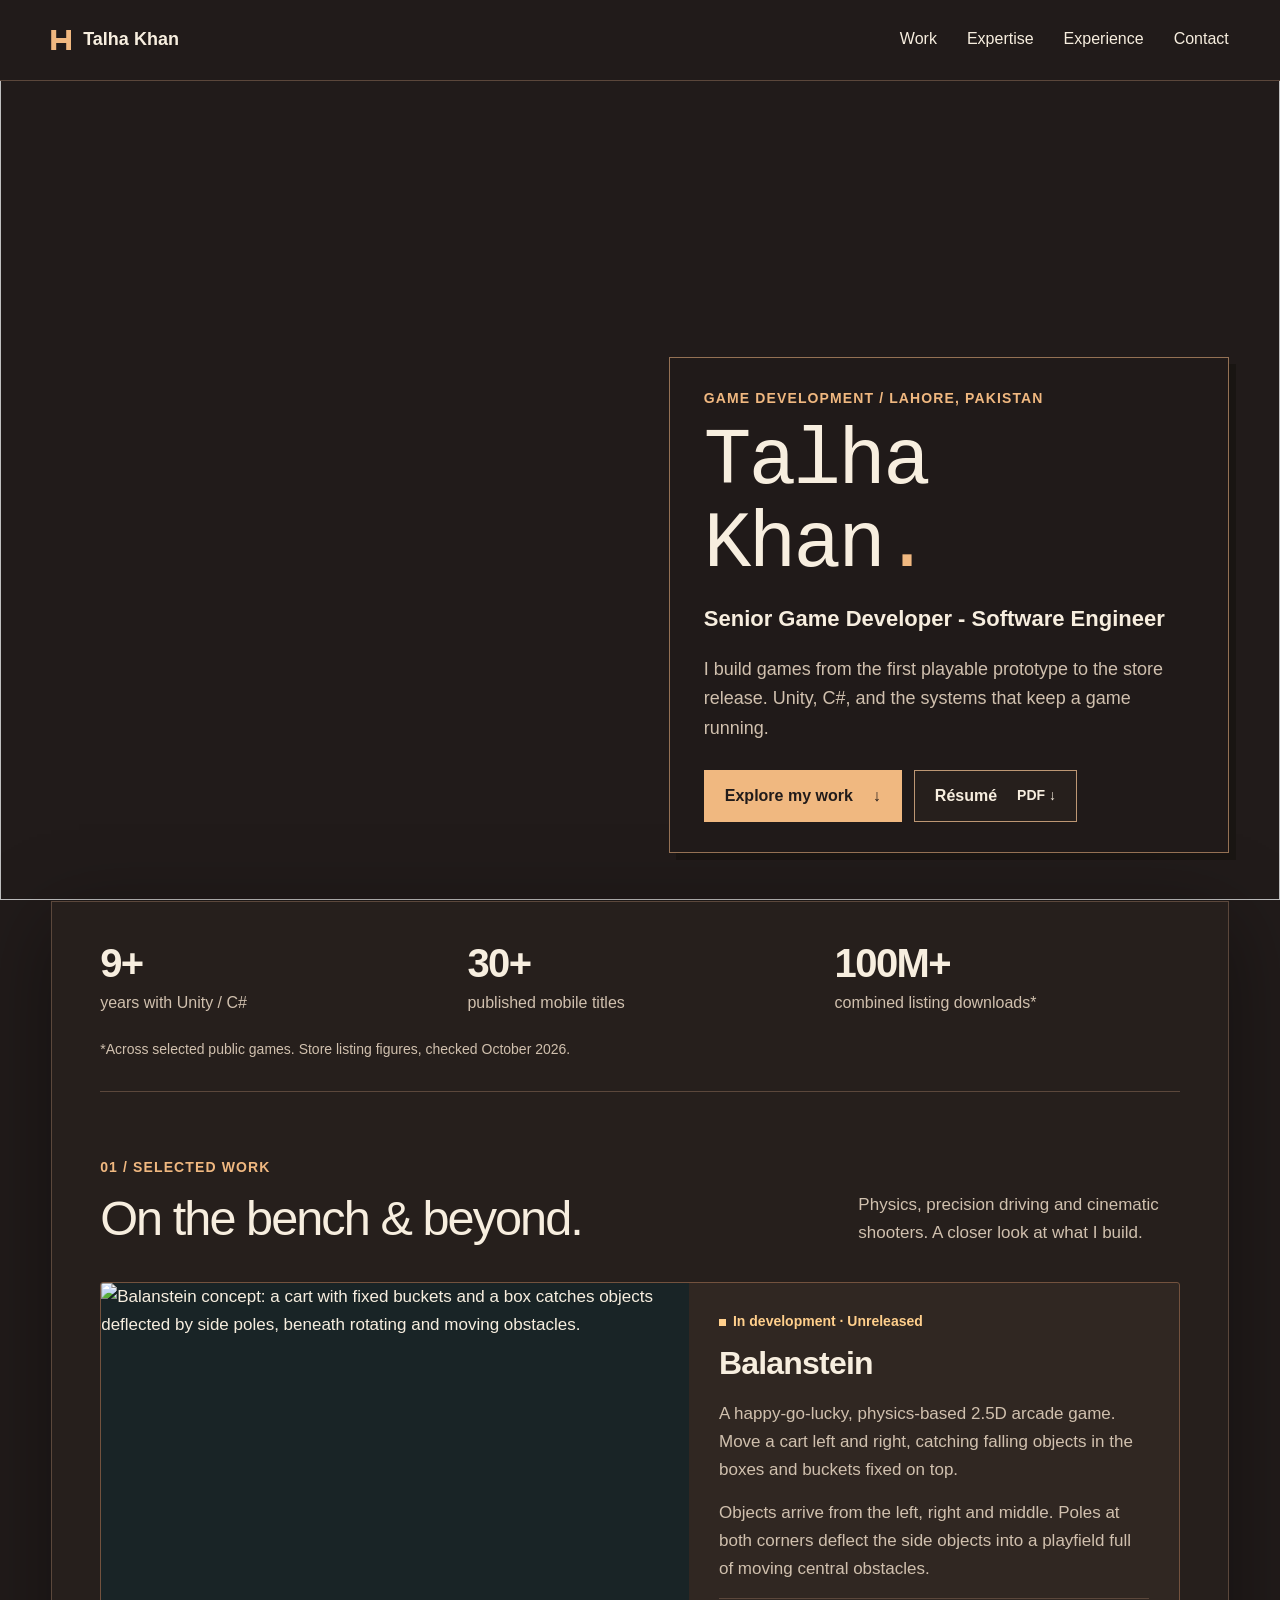
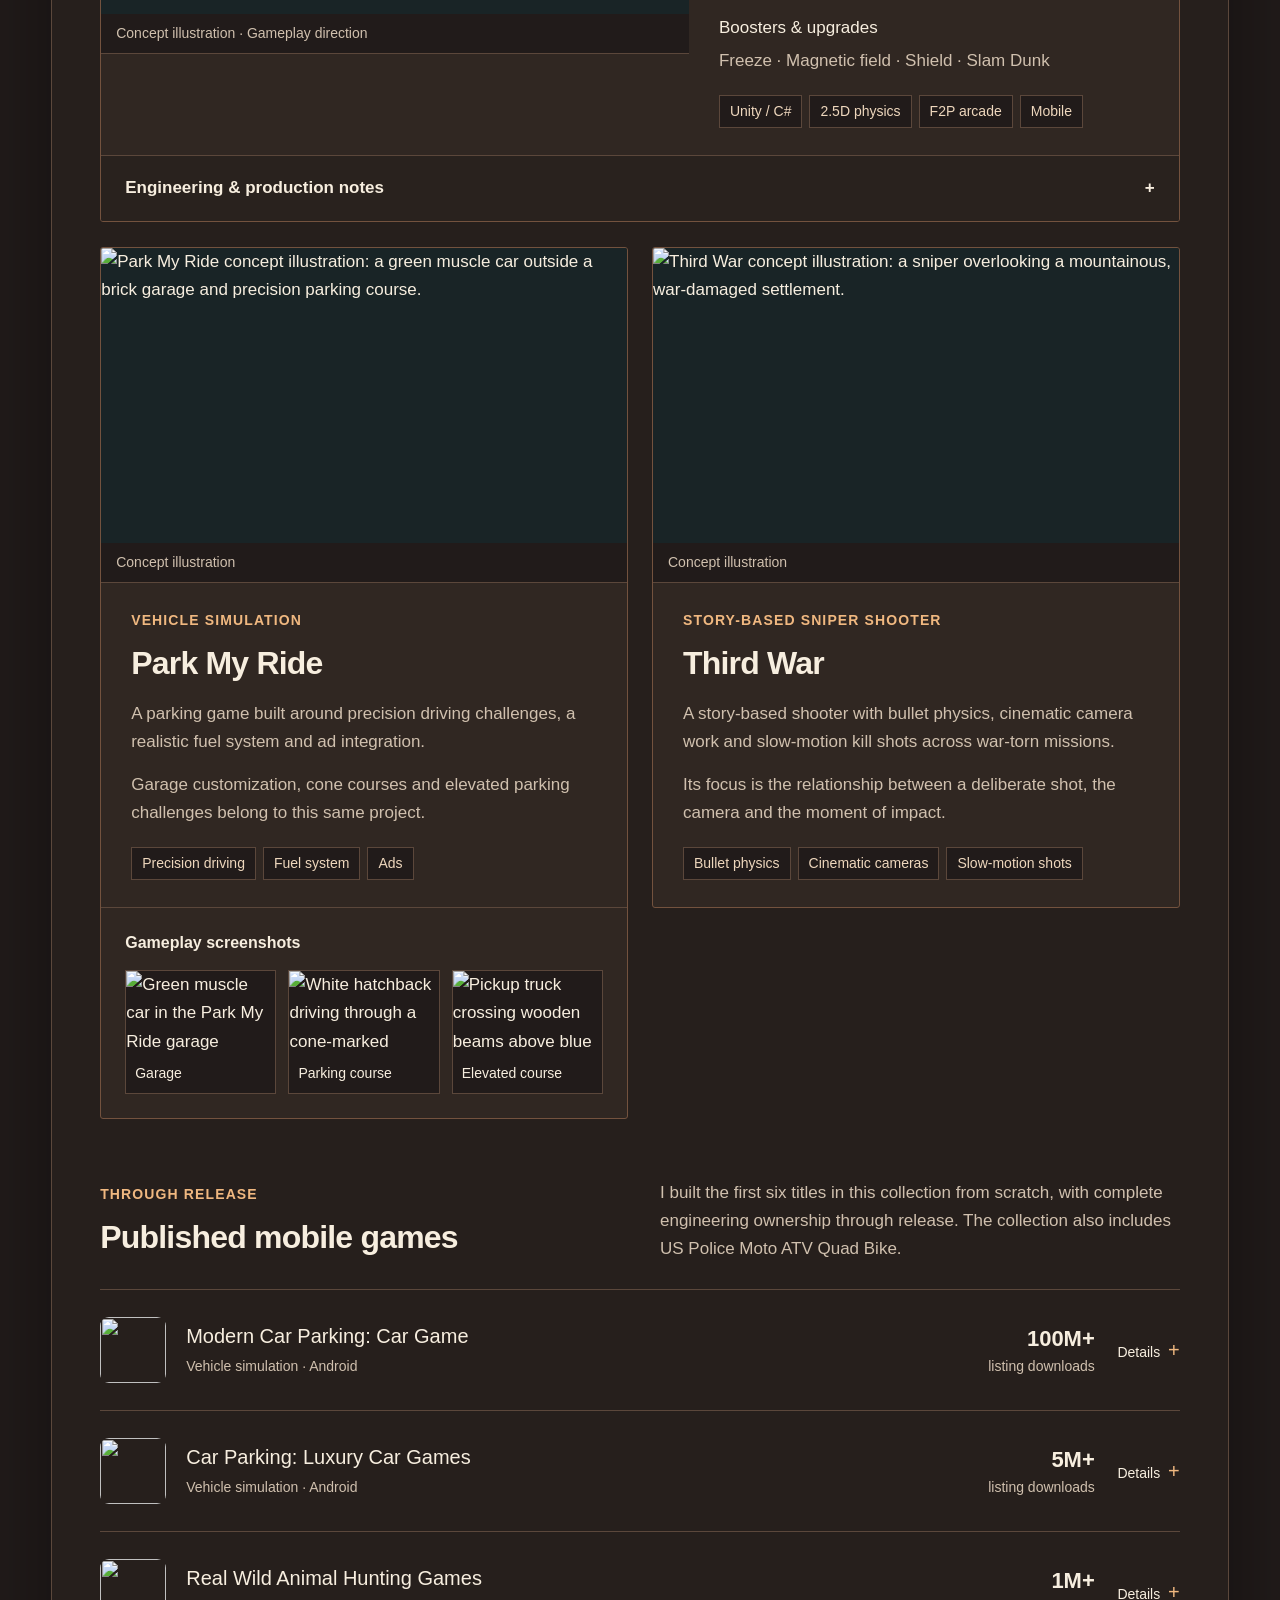
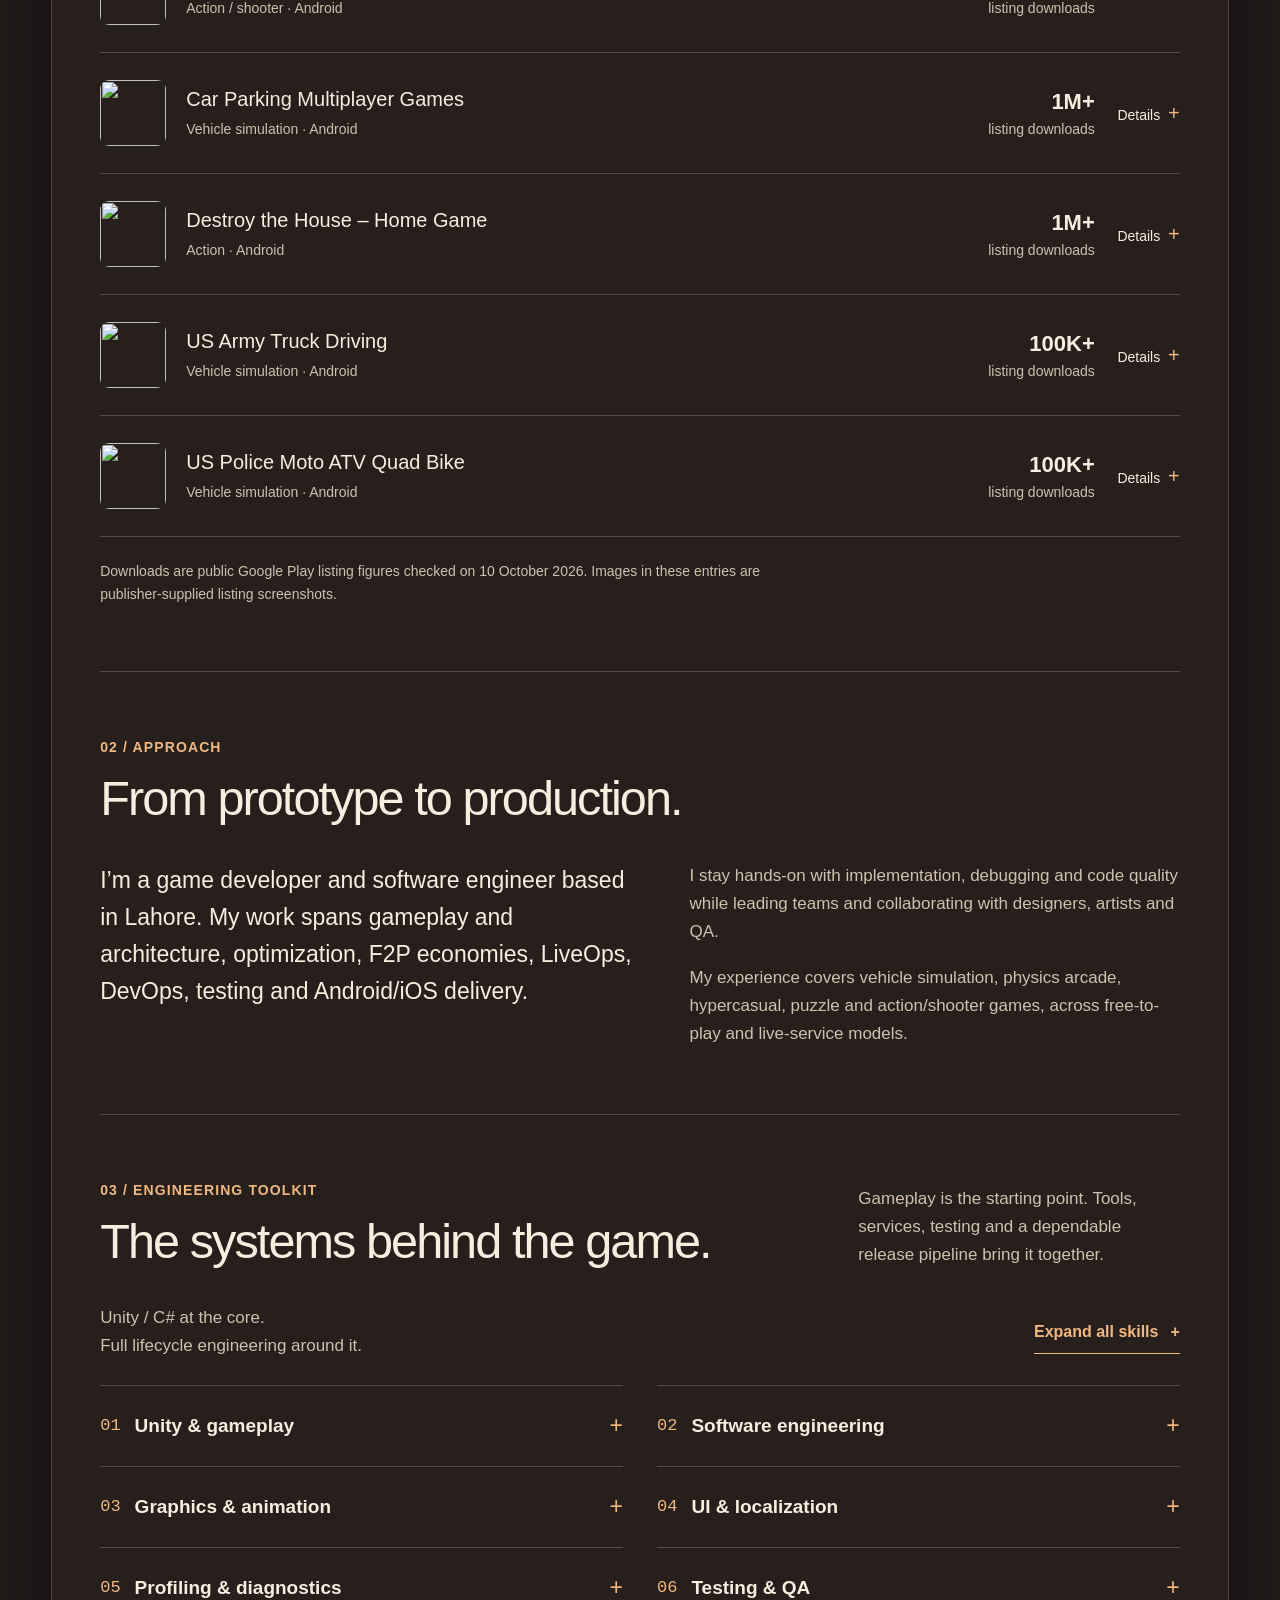
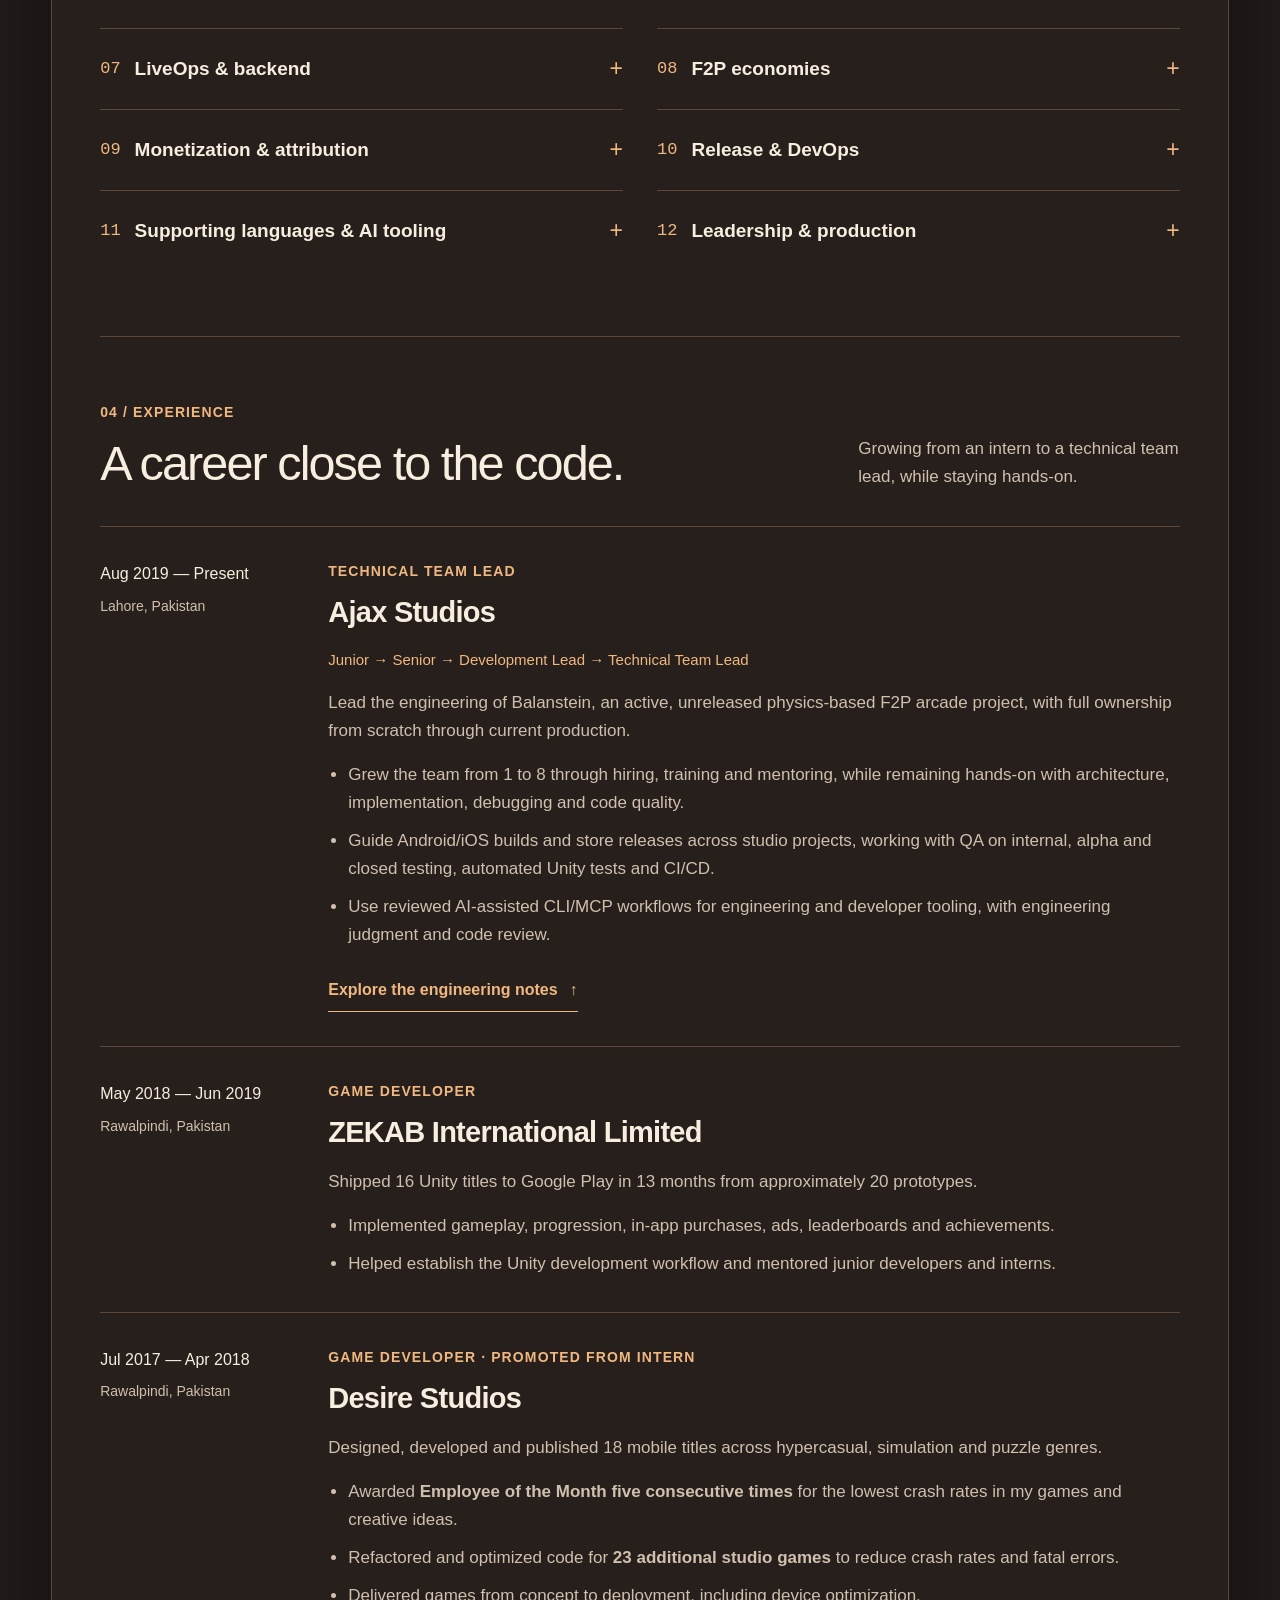
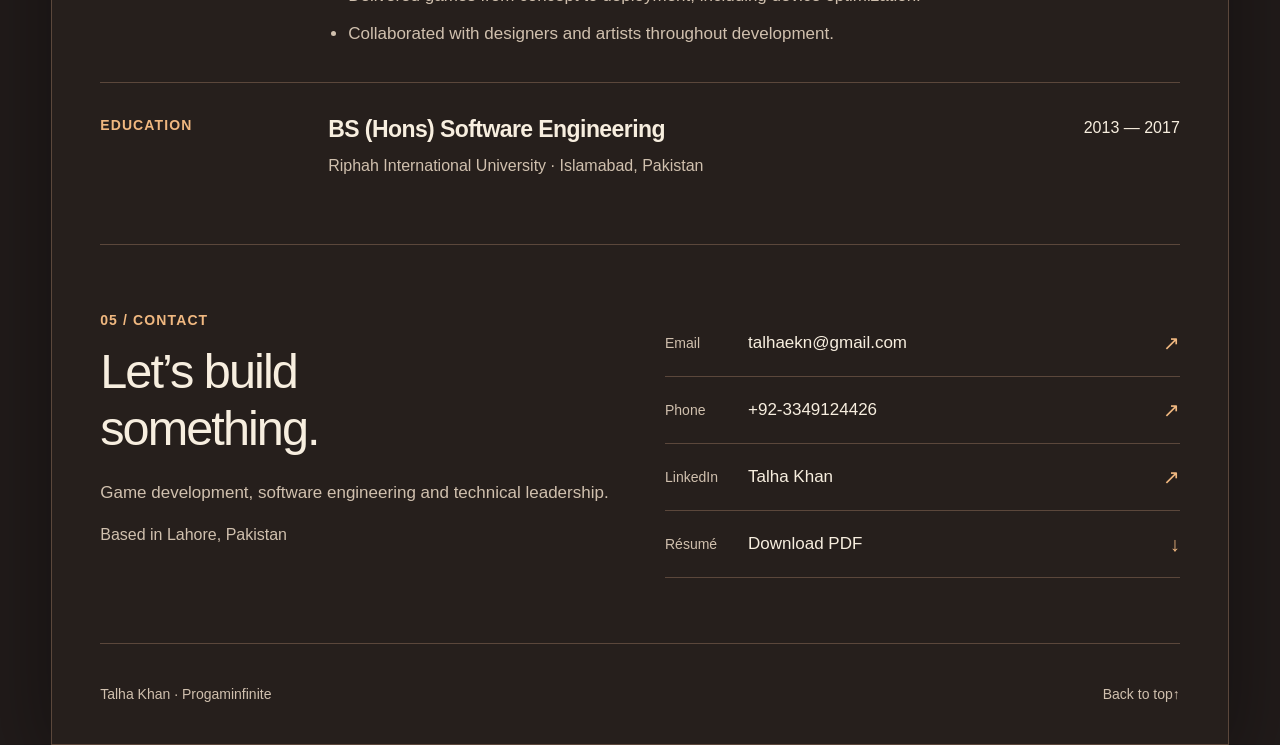
==== index.html @ 9915e8e9 "Add reviewed portfolio page and static interactions" ====
<!doctype html>
<html lang="en">
<head>
  <meta charset="utf-8">
  <meta name="viewport" content="width=device-width, initial-scale=1">
  <meta name="theme-color" content="#211b1a">
  <meta name="description" content="Talha Khan, Senior Game Developer - Software Engineer in Lahore. Unity/C#, mobile games, gameplay systems, LiveOps and technical leadership.">
  <meta property="og:title" content="Talha Khan | Game Development &amp; Software Engineering">
  <meta property="og:description" content="From the first prototype to the store release. Unity/C# projects, published games and engineering experience.">
  <meta property="og:type" content="website">
  <meta property="og:url" content="https://talhaejaz03.github.io/progaminfinite/">
  <meta name="twitter:card" content="summary">
  <title>Talha Khan | Senior Game Developer - Software Engineer</title>
  <link rel="canonical" href="https://talhaejaz03.github.io/progaminfinite/">
  <link rel="icon" type="image/svg+xml" href="favicon.svg">
  <link rel="preload" href="assets/fonts/space-grotesk-latin.woff2" as="font" type="font/woff2" crossorigin>
  <link rel="stylesheet" href="style.css">
  <script src="site.js" defer></script>
</head>
<body id="top">
  <a class="skip-link" href="#work">Skip to work</a>
  <div class="studio-backdrop" aria-hidden="true"><img src="assets/art/room-heroes.svg" alt="" width="1536" height="1024" fetchpriority="high"></div>
  <header class="site-header">
    <div class="header-inner wrap">
      <a class="brand" href="#top"><span class="brand-mark" aria-hidden="true"></span>Talha Khan</a>
      <nav class="desktop-nav" aria-label="Main navigation"><a href="#work">Work</a><a href="#expertise">Expertise</a><a href="#experience">Experience</a><a href="#contact">Contact</a></nav>
      <button id="menu-toggle" class="menu-toggle" type="button" aria-expanded="false" aria-controls="mobile-nav" hidden>Menu <span aria-hidden="true">+</span></button>
      <nav id="mobile-nav" class="mobile-nav" aria-label="Mobile navigation" hidden><a href="#work">Work</a><a href="#expertise">Expertise</a><a href="#experience">Experience</a><a href="#contact">Contact</a></nav>
    </div>
  </header>
  <main>
    <section class="hero wrap" id="intro" aria-labelledby="name">
      <img class="mobile-studio" src="assets/art/room-heroes.svg" alt="A warm garage studio with dual monitors, an RGB keyboard, a gaming PC, a chair on a woven rug, books, Hot Wheels, Doom Slayer, DC and Marvel action figures on the top shelf, and framed game art." width="1536" height="1024">
      <div class="hero-copy">
        <p class="eyebrow">Game development / Lahore, Pakistan</p>
        <h1 id="name">Talha Khan<span aria-hidden="true">.</span></h1>
        <p class="headline">Senior Game Developer - Software Engineer</p>
        <p class="hero-intro">I build games from the first playable prototype to the store release. Unity, C#, and the systems that keep a game running.</p>
        <div class="hero-actions"><a class="button primary" href="#work">Explore my work <span aria-hidden="true">↓</span></a><a class="button" href="documents/Talha-Khan-Resume.pdf" download="Talha-Khan-Resume.pdf">Résumé <span class="file-type">PDF ↓</span></a></div>
      </div>
    </section>
    <div class="content-shell wrap">
      <section class="intro-strip" aria-label="Career overview">
        <div><strong>9+</strong><span>years with Unity / C#</span></div>
        <div><strong>30+</strong><span>published mobile titles</span></div>
        <div><strong>100M+</strong><span>combined listing downloads*</span></div>
        <p>*Across selected public games. Store listing figures, checked October 2026.</p>
      </section>
      <section class="section" id="work" aria-labelledby="work-title">
        <div class="section-heading"><div><p class="eyebrow">01 / Selected work</p><h2 id="work-title">On the bench &amp; beyond.</h2></div><p>Physics, precision driving and cinematic shooters. A closer look at what I build.</p></div>
        <article class="current-project" id="balanstein" aria-labelledby="balanstein-title">
          <figure class="project-art"><img src="assets/art/balanstein-concept.webp" alt="Balanstein concept: a cart with fixed buckets and a box catches objects deflected by side poles, beneath rotating and moving obstacles." width="1672" height="941" loading="lazy"><figcaption>Concept illustration · Gameplay direction</figcaption></figure>
          <div class="project-copy">
            <p class="project-state"><span aria-hidden="true"></span>In development · Unreleased</p>
            <h3 id="balanstein-title">Balanstein</h3>
            <p>A happy-go-lucky, physics-based 2.5D arcade game. Move a cart left and right, catching falling objects in the boxes and buckets fixed on top.</p>
            <p>Objects arrive from the left, right and middle. Poles at both corners deflect the side objects into a playfield full of moving central obstacles.</p>
            <p class="mechanics"><strong>Boosters &amp; upgrades</strong>Freeze · Magnetic field · Shield · Slam Dunk</p>
            <ul class="tags" aria-label="Balanstein focus"><li>Unity / C#</li><li>2.5D physics</li><li>F2P arcade</li><li>Mobile</li></ul>
          </div>
          <details class="engineering-notes">
            <summary>Engineering &amp; production notes <span aria-hidden="true">+</span></summary>
            <div class="notes-grid">
              <div><h4>Gameplay &amp; tools</h4><p>Full engineering ownership from scratch through current production. Physics prototypes, custom level tools and approximately 800 levels support repeatable content creation.</p></div>
              <div><h4>Architecture &amp; physics</h4><p>Unity/C# architecture, deterministic physics and cross-platform support, using SOLID principles, design patterns, refactoring and code review.</p></div>
              <div><h4>Economy &amp; progression</h4><p>Game economies, resource sinks, progression, retention and replayability, with adaptive difficulty based on individual player performance.</p></div>
              <div><h4>UI, art &amp; localization</h4><p>Animated UI across varied aspect ratios, Addressables, VFX and character-animation collaboration with technical artists. Localization across 28 languages, including Arabic right-to-left layouts.</p></div>
              <div><h4>Profiling &amp; device budgets</h4><p>CPU/GPU frame time, memory, garbage collection and rendering profiling against a 30–60 FPS target on devices with 3 GB RAM, using findings to guide optimization.</p></div>
              <div><h4>Services &amp; infrastructure</h4><p>UGS and Firebase authentication, Cloud Save, Cloud Code, leaderboards, analytics, Remote Config, Firestore and FCM, alongside service cost modeling and infrastructure planning.</p></div>
              <div><h4>Monetization &amp; measurement</h4><p>AppLovin MAX, AdMob and Unity Ads mediation; IAPs, AppsFlyer and Adjust attribution; monetization analytics and A/B testing.</p></div>
              <div><h4>Production &amp; validation</h4><p>Hands-on engineering, QA collaboration and reviewed AI-assisted CLI/MCP workflows. Studio delivery includes Android/iOS releases, internal, alpha and closed tests, automated Unity tests and CI/CD.</p></div>
            </div>
          </details>
        </article>
        <div class="project-pair">
          <article class="project" id="park-my-ride" aria-labelledby="park-title">
            <figure class="project-art"><img src="assets/art/park-my-ride-concept.webp" alt="Park My Ride concept illustration: a green muscle car outside a brick garage and precision parking course." width="1672" height="941" loading="lazy"><figcaption>Concept illustration</figcaption></figure>
            <div class="project-copy"><p class="eyebrow">Vehicle simulation</p><h3 id="park-title">Park My Ride</h3><p>A parking game built around precision driving challenges, a realistic fuel system and ad integration.</p><p>Garage customization, cone courses and elevated parking challenges belong to this same project.</p><ul class="tags"><li>Precision driving</li><li>Fuel system</li><li>Ads</li></ul></div>
            <div class="screenshot-gallery" aria-label="Park My Ride gameplay screenshots">
              <p class="gallery-label">Gameplay screenshots</p>
              <div class="gallery-grid">
                <a href="assets/games/park-my-ride-garage.webp" data-gallery="park" data-caption="Park My Ride — garage and vehicle customization" aria-label="Open Park My Ride garage screenshot"><img src="assets/games/park-my-ride-garage.webp" alt="Green muscle car in the Park My Ride garage customization screen." width="1566" height="873" loading="lazy"><span>Garage</span></a>
                <a href="assets/games/park-my-ride-parking-course.webp" data-gallery="park" data-caption="Park My Ride — precision parking course" aria-label="Open Park My Ride parking course screenshot"><img src="assets/games/park-my-ride-parking-course.webp" alt="White hatchback driving through a cone-marked parking course." width="1566" height="873" loading="lazy"><span>Parking course</span></a>
                <a href="assets/games/park-my-ride-elevated-course.webp" data-gallery="park" data-caption="Park My Ride — elevated obstacle course" aria-label="Open Park My Ride elevated course screenshot"><img src="assets/games/park-my-ride-elevated-course.webp" alt="Pickup truck crossing wooden beams above blue shipping containers." width="2554" height="833" loading="lazy"><span>Elevated course</span></a>
              </div>
            </div>
          </article>
          <article class="project" id="third-war" aria-labelledby="third-war-title">
            <figure class="project-art"><img src="assets/art/third-war-concept.webp" alt="Third War concept illustration: a sniper overlooking a mountainous, war-damaged settlement." width="1672" height="941" loading="lazy"><figcaption>Concept illustration</figcaption></figure>
            <div class="project-copy"><p class="eyebrow">Story-based sniper shooter</p><h3 id="third-war-title">Third War</h3><p>A story-based shooter with bullet physics, cinematic camera work and slow-motion kill shots across war-torn missions.</p><p>Its focus is the relationship between a deliberate shot, the camera and the moment of impact.</p><ul class="tags"><li>Bullet physics</li><li>Cinematic cameras</li><li>Slow-motion shots</li></ul></div>
          </article>
        </div>
        <div class="published-heading"><div><p class="eyebrow">Through release</p><h3>Published mobile games</h3></div><p>I built the first six titles in this collection from scratch, with complete engineering ownership through release. The collection also includes US Police Moto ATV Quad Bike.</p></div>
        <div class="game-list">
          <details class="game-row" id="modern-car-parking">
            <summary>
              <img src="assets/games/modern-car-parking-icon.webp" alt="" width="72" height="72" loading="lazy">
              <span class="game-title"><strong>Modern Car Parking: Car Game</strong><span>Vehicle simulation · Android</span></span>
              <span class="download-count">100M+<span>listing downloads</span></span>
              <span class="expand-label">Details <span aria-hidden="true">+</span></span>
            </summary>
            <div class="game-detail">
              <figure><img src="assets/games/modern-car-parking-listing.webp" alt="Modern Car Parking: Car Game — publisher's Google Play screenshot" loading="lazy"><figcaption>Published Google Play screenshot</figcaption></figure>
              <div><p>Parking challenges and driving modes, with vehicle selection and garage customization.</p><p class="ownership">Built from scratch. Complete engineering ownership through release.</p>
                <a class="text-link" href="https://play.google.com/store/apps/details?id=com.volcano.modrn.car.parking.d" target="_blank" rel="noopener noreferrer">View on Google Play <span aria-hidden="true">↗</span></a>
              </div>
            </div>
          </details>
          <details class="game-row" id="luxury-car-parking">
            <summary>
              <img src="assets/games/luxury-car-parking-icon.webp" alt="" width="72" height="72" loading="lazy">
              <span class="game-title"><strong>Car Parking: Luxury Car Games</strong><span>Vehicle simulation · Android</span></span>
              <span class="download-count">5M+<span>listing downloads</span></span>
              <span class="expand-label">Details <span aria-hidden="true">+</span></span>
            </summary>
            <div class="game-detail">
              <figure><img src="assets/games/luxury-car-parking-listing.webp" alt="Car Parking: Luxury Car Games — publisher's Google Play screenshot" loading="lazy"><figcaption>Published Google Play screenshot</figcaption></figure>
              <div><p>Precision parking and driving challenges with a selection of customizable vehicles.</p><p class="ownership">Built from scratch. Complete engineering ownership through release.</p>
                <a class="text-link" href="https://play.google.com/store/apps/details?id=com.ag.multi.storey.car.parkingmaster.symstudiogames" target="_blank" rel="noopener noreferrer">View on Google Play <span aria-hidden="true">↗</span></a>
              </div>
            </div>
          </details>
          <details class="game-row" id="wild-animal-hunting">
            <summary>
              <img src="assets/games/wild-animal-hunting-icon.webp" alt="" width="72" height="72" loading="lazy">
              <span class="game-title"><strong>Real Wild Animal Hunting Games</strong><span>Action / shooter · Android</span></span>
              <span class="download-count">1M+<span>listing downloads</span></span>
              <span class="expand-label">Details <span aria-hidden="true">+</span></span>
            </summary>
            <div class="game-detail">
              <figure><img src="assets/games/wild-animal-hunting-listing.webp" alt="Real Wild Animal Hunting Games — publisher's Google Play screenshot" loading="lazy"><figcaption>Published Google Play screenshot</figcaption></figure>
              <div><p>A first-person hunting game set across outdoor environments.</p><p class="ownership">Built from scratch. Complete engineering ownership through release.</p>
                <a class="text-link" href="https://play.google.com/store/apps/details?id=com.ksgames.hunting.jungle.animals.deerhunt.game" target="_blank" rel="noopener noreferrer">View on Google Play <span aria-hidden="true">↗</span></a>
              </div>
            </div>
          </details>
          <details class="game-row" id="car-parking-multiplayer">
            <summary>
              <img src="assets/games/car-parking-multiplayer-icon.webp" alt="" width="72" height="72" loading="lazy">
              <span class="game-title"><strong>Car Parking Multiplayer Games</strong><span>Vehicle simulation · Android</span></span>
              <span class="download-count">1M+<span>listing downloads</span></span>
              <span class="expand-label">Details <span aria-hidden="true">+</span></span>
            </summary>
            <div class="game-detail">
              <figure><img src="assets/games/car-parking-multiplayer-listing.webp" alt="Car Parking Multiplayer Games — publisher's Google Play screenshot" loading="lazy"><figcaption>Published Google Play screenshot</figcaption></figure>
              <div><p>Parking and driving challenges with multiple vehicles and game modes.</p><p class="ownership">Built from scratch. Complete engineering ownership through release.</p>
                <a class="text-link" href="https://play.google.com/store/apps/details?id=com.ag.smart.multilevel.luxury.car.parker" target="_blank" rel="noopener noreferrer">View on Google Play <span aria-hidden="true">↗</span></a>
              </div>
            </div>
          </details>
          <details class="game-row" id="destroy-the-house">
            <summary>
              <img src="assets/games/destroy-the-house-icon.webp" alt="" width="72" height="72" loading="lazy">
              <span class="game-title"><strong>Destroy the House – Home Game</strong><span>Action · Android</span></span>
              <span class="download-count">1M+<span>listing downloads</span></span>
              <span class="expand-label">Details <span aria-hidden="true">+</span></span>
            </summary>
            <div class="game-detail">
              <figure><img src="assets/games/destroy-the-house-listing.webp" alt="Destroy the House – Home Game — publisher's Google Play screenshot" loading="lazy"><figcaption>Published Google Play screenshot</figcaption></figure>
              <div><p>A first-person destruction game built around shooting and breaking room interiors.</p><p class="ownership">Built from scratch. Complete engineering ownership through release.</p>
                <a class="text-link" href="https://play.google.com/store/apps/details?id=com.alpha.smashhome.destroy.houseinteriors.apps" target="_blank" rel="noopener noreferrer">View on Google Play <span aria-hidden="true">↗</span></a>
              </div>
            </div>
          </details>
          <details class="game-row" id="army-truck-driving">
            <summary>
              <img src="assets/games/army-truck-driving-icon.webp" alt="" width="72" height="72" loading="lazy">
              <span class="game-title"><strong>US Army Truck Driving</strong><span>Vehicle simulation · Android</span></span>
              <span class="download-count">100K+<span>listing downloads</span></span>
              <span class="expand-label">Details <span aria-hidden="true">+</span></span>
            </summary>
            <div class="game-detail">
              <figure><img src="assets/games/army-truck-driving-listing.webp" alt="US Army Truck Driving — publisher's Google Play screenshot" loading="lazy"><figcaption>Published Google Play screenshot</figcaption></figure>
              <div><p>Military vehicle transport and cargo-driving missions on city and off-road routes.</p><p class="ownership">Built from scratch. Complete engineering ownership through release.</p>
                <a class="text-link" href="https://play.google.com/store/apps/details?id=com.ags.usarmytruck.driving.transport.cargo.offroadgames" target="_blank" rel="noopener noreferrer">View on Google Play <span aria-hidden="true">↗</span></a>
              </div>
            </div>
          </details>
          <details class="game-row" id="police-atv-quad-bike">
            <summary>
              <img src="assets/games/police-atv-quad-bike-icon.webp" alt="" width="72" height="72" loading="lazy">
              <span class="game-title"><strong>US Police Moto ATV Quad Bike</strong><span>Vehicle simulation · Android</span></span>
              <span class="download-count">100K+<span>listing downloads</span></span>
              <span class="expand-label">Details <span aria-hidden="true">+</span></span>
            </summary>
            <div class="game-detail">
              <figure><img src="assets/games/police-atv-quad-bike-listing.webp" alt="US Police Moto ATV Quad Bike — publisher's Google Play screenshot" loading="lazy"><figcaption>Published Google Play screenshot</figcaption></figure>
              <div><p>Police quad-bike, car and transport-truck missions with parking challenges and vehicle unlocks.</p>
                <a class="text-link" href="https://play.google.com/store/apps/details?id=com.alpha.atv.police.bike.transport.free.games" target="_blank" rel="noopener noreferrer">View on Google Play <span aria-hidden="true">↗</span></a>
              </div>
            </div>
          </details>
        </div>
        <p class="source-note">Downloads are public Google Play listing figures checked on 10 October 2026. Images in these entries are publisher-supplied listing screenshots.</p>
      </section>
      <section class="section" id="about" aria-labelledby="about-title">
        <div class="section-heading"><div><p class="eyebrow">02 / Approach</p><h2 id="about-title">From prototype to production.</h2></div></div>
        <div class="about-layout"><p class="about-lead">I’m a game developer and software engineer based in Lahore. My work spans gameplay and architecture, optimization, F2P economies, LiveOps, DevOps, testing and Android/iOS delivery.</p><div><p>I stay hands-on with implementation, debugging and code quality while leading teams and collaborating with designers, artists and QA.</p><p>My experience covers vehicle simulation, physics arcade, hypercasual, puzzle and action/shooter games, across free-to-play and live-service models.</p></div></div>
      </section>
      <section class="section" id="expertise" aria-labelledby="expertise-title">
        <div class="section-heading"><div><p class="eyebrow">03 / Engineering toolkit</p><h2 id="expertise-title">The systems behind the game.</h2></div><p>Gameplay is the starting point. Tools, services, testing and a dependable release pipeline bring it together.</p></div>
        <div class="skills-intro"><p>Unity / C# at the core.<br>Full lifecycle engineering around it.</p><button class="text-link" id="skills-toggle" type="button" aria-expanded="false" hidden>Expand all skills <span aria-hidden="true">+</span></button></div>
        <div class="skills-grid">
            <details class="skill-row"><summary><span class="skill-number">01</span><h3>Unity &amp; gameplay</h3><span aria-hidden="true">+</span></summary><p>Unity 2D/3D, C#, gameplay architecture, deterministic physics, ScriptableObjects, custom controllers, Input System, Blend Trees, object pooling, save/load systems, prototyping and Netcode.</p></details>
            <details class="skill-row"><summary><span class="skill-number">02</span><h3>Software engineering</h3><span aria-hidden="true">+</span></summary><p>OOP, SOLID, clean architecture, design patterns, data structures and algorithms, async/await, refactoring and code review.</p></details>
            <details class="skill-row"><summary><span class="skill-number">03</span><h3>Graphics &amp; animation</h3><span aria-hidden="true">+</span></summary><p>URP/HDRP, Shader Graph, HLSL, particle systems, post-processing, VFX, character animation and technical-artist collaboration.</p></details>
            <details class="skill-row"><summary><span class="skill-number">04</span><h3>UI &amp; localization</h3><span aria-hidden="true">+</span></summary><p>uGUI, pixel-perfect animated UI, Canvas and Sprite Atlas optimization, multiple aspect ratios, localization and Arabic right-to-left layouts.</p></details>
            <details class="skill-row"><summary><span class="skill-number">05</span><h3>Profiling &amp; diagnostics</h3><span aria-hidden="true">+</span></summary><p>Unity Profiler, CPU/GPU and on-device profiling, frame time/FPS, memory management, garbage-collection and draw-call reduction, Android logcat and device debugging.</p></details>
            <details class="skill-row"><summary><span class="skill-number">06</span><h3>Testing &amp; QA</h3><span aria-hidden="true">+</span></summary><p>Unity Test Framework, automated tests, internal, alpha and closed testing, cross-platform device validation, bug tracking and pre-release QA.</p></details>
            <details class="skill-row"><summary><span class="skill-number">07</span><h3>LiveOps &amp; backend</h3><span aria-hidden="true">+</span></summary><p>Unity Gaming Services: Authentication, Cloud Save, Cloud Code, Leaderboards, Analytics and Remote Config. Firebase: Authentication, Firestore, FCM, Analytics and Remote Config. REST APIs.</p></details>
            <details class="skill-row"><summary><span class="skill-number">08</span><h3>F2P economies</h3><span aria-hidden="true">+</span></summary><p>Economy design, resource sinks, progression, retention, replayability, adaptive difficulty, game business models, monetization analytics and A/B testing.</p></details>
            <details class="skill-row"><summary><span class="skill-number">09</span><h3>Monetization &amp; attribution</h3><span aria-hidden="true">+</span></summary><p>AppLovin MAX, AdMob, Unity Ads, ad mediation and SDK integration, in-app purchases, AppsFlyer and Adjust.</p></details>
            <details class="skill-row"><summary><span class="skill-number">10</span><h3>Release &amp; DevOps</h3><span aria-hidden="true">+</span></summary><p>Android/iOS, Google Play and App Store delivery, Xcode, Android Studio, CI/CD, Unity Cloud Build, Git, Addressables, AssetBundles and custom editor tools.</p></details>
            <details class="skill-row"><summary><span class="skill-number">11</span><h3>Supporting languages &amp; AI tooling</h3><span aria-hidden="true">+</span></summary><p>C++, Python, Java and JavaScript. Claude Code, Unity MCP, Cursor, Codex and CLI/MCP workflows, with engineering judgment and code review.</p></details>
            <details class="skill-row"><summary><span class="skill-number">12</span><h3>Leadership &amp; production</h3><span aria-hidden="true">+</span></summary><p>Hiring, mentoring, technical guidance, Agile and sprint planning, code review, and collaboration with designers, artists and QA.</p></details>
        </div>
      </section>
      <section class="section" id="experience" aria-labelledby="experience-title">
        <div class="section-heading"><div><p class="eyebrow">04 / Experience</p><h2 id="experience-title">A career close to the code.</h2></div><p>Growing from an intern to a technical team lead, while staying hands-on.</p></div>
        <div class="timeline">
          <article class="job"><div class="job-date">Aug 2019 — Present<span>Lahore, Pakistan</span></div><div class="job-content"><p class="eyebrow">Technical Team Lead</p><h3>Ajax Studios</h3><p class="career-path">Junior → Senior → Development Lead → Technical Team Lead</p><p>Lead the engineering of Balanstein, an active, unreleased physics-based F2P arcade project, with full ownership from scratch through current production.</p><ul><li>Grew the team from 1 to 8 through hiring, training and mentoring, while remaining hands-on with architecture, implementation, debugging and code quality.</li><li>Guide Android/iOS builds and store releases across studio projects, working with QA on internal, alpha and closed testing, automated Unity tests and CI/CD.</li><li>Use reviewed AI-assisted CLI/MCP workflows for engineering and developer tooling, with engineering judgment and code review.</li></ul><a class="text-link" href="#balanstein">Explore the engineering notes <span aria-hidden="true">↑</span></a></div></article>
          <article class="job"><div class="job-date">May 2018 — Jun 2019<span>Rawalpindi, Pakistan</span></div><div class="job-content"><p class="eyebrow">Game Developer</p><h3>ZEKAB International Limited</h3><p>Shipped 16 Unity titles to Google Play in 13 months from approximately 20 prototypes.</p><ul><li>Implemented gameplay, progression, in-app purchases, ads, leaderboards and achievements.</li><li>Helped establish the Unity development workflow and mentored junior developers and interns.</li></ul></div></article>
          <article class="job"><div class="job-date">Jul 2017 — Apr 2018<span>Rawalpindi, Pakistan</span></div><div class="job-content"><p class="eyebrow">Game Developer · Promoted from Intern</p><h3>Desire Studios</h3><p>Designed, developed and published 18 mobile titles across hypercasual, simulation and puzzle genres.</p><ul><li>Awarded <strong>Employee of the Month five consecutive times</strong> for the lowest crash rates in my games and creative ideas.</li><li>Refactored and optimized code for <strong>23 additional studio games</strong> to reduce crash rates and fatal errors.</li><li>Delivered games from concept to deployment, including device optimization.</li><li>Collaborated with designers and artists throughout development.</li></ul></div></article>
        </div>
        <div class="education"><p class="eyebrow">Education</p><div><h3>BS (Hons) Software Engineering</h3><p>Riphah International University · Islamabad, Pakistan</p></div><span>2013 — 2017</span></div>
      </section>
      <section class="section contact" id="contact" aria-labelledby="contact-title">
        <div><p class="eyebrow">05 / Contact</p><h2 id="contact-title">Let’s build something.</h2><p>Game development, software engineering and technical leadership.</p><p class="location">Based in Lahore, Pakistan</p></div>
        <div class="contact-links"><a href="mailto:talhaekn@gmail.com"><span>Email</span>talhaekn@gmail.com <span aria-hidden="true">↗</span></a><a href="tel:+923349124426"><span>Phone</span>+92-3349124426 <span aria-hidden="true">↗</span></a><a href="https://linkedin.com/in/talha-khan-niazi-49a009159" target="_blank" rel="noopener noreferrer"><span>LinkedIn</span>Talha Khan <span aria-hidden="true">↗</span></a><a href="documents/Talha-Khan-Resume.pdf" download="Talha-Khan-Resume.pdf"><span>Résumé</span>Download PDF <span aria-hidden="true">↓</span></a></div>
      </section>
      <footer class="site-footer"><span>Talha Khan · Progaminfinite</span><a href="#top">Back to top <span aria-hidden="true">↑</span></a></footer>
    </div>
  </main>
  <dialog class="image-dialog" id="image-dialog" aria-labelledby="image-caption">
    <div class="dialog-toolbar"><p id="image-caption">Park My Ride screenshots</p><button class="dialog-close" type="button" aria-label="Close image viewer">Close <span aria-hidden="true">×</span></button></div>
    <div class="dialog-image-wrap"><img id="dialog-image" alt=""></div>
    <div class="dialog-controls"><button type="button" id="gallery-previous">← Previous</button><span id="gallery-position" aria-live="polite"></span><button type="button" id="gallery-next">Next →</button></div>
  </dialog>
</body>
</html>
---- style.css ----
@font-face{font-family:"Space Grotesk";src:url("assets/fonts/space-grotesk-latin.woff2") format("woff2");font-weight:400 700;font-style:normal;font-display:swap}
@font-face{font-family:"Pixelify Sans";src:url("assets/fonts/pixelify-sans-latin.woff2") format("woff2");font-weight:500;font-style:normal;font-display:swap}
:root{color-scheme:dark;--ink:#f7eedf;--soft:#d0c0ae;--accent:#f0b880;--surface:#261f1c;--raised:#302722;--line:#5b473b}
*{box-sizing:border-box}
html{scroll-padding-top:110px}
body{margin:0;background:#211b1a;color:var(--ink);font:400 17px/1.65 "Space Grotesk",Arial,sans-serif;overflow-wrap:break-word}
body.dialog-open{overflow:hidden}
h1,h2,h3,h4,p,figure{margin:0}
a{color:inherit;text-decoration:none}
button{font:inherit;color:inherit;cursor:pointer}
a,button,summary{-webkit-tap-highlight-color:transparent}
a:focus-visible,button:focus-visible,summary:focus-visible{outline:3px solid var(--accent);outline-offset:5px}
[hidden]{display:none!important}
img{display:block;max-width:100%}
.wrap{width:min(1280px,92%);margin-inline:auto}
.skip-link{position:fixed;top:10px;left:10px;z-index:100;padding:12px 20px;background:var(--ink);color:#211b1a;clip-path:inset(100%)}
.skip-link:focus{clip-path:none}
.studio-backdrop{position:fixed;inset:0;z-index:-1;pointer-events:none;background:#211b1a}
.studio-backdrop img{width:100%;height:100%;object-fit:cover;object-position:center top}
.site-header{position:sticky;top:0;z-index:20;background:#211b1a;border-bottom:1px solid var(--line)}
.header-inner{min-height:80px;display:flex;align-items:center;gap:30px;position:relative}
.brand{display:flex;align-items:center;gap:12px;min-height:44px;font-weight:600;font-size:18px;white-space:nowrap}
.brand-mark{width:20px;height:20px;background:var(--accent);clip-path:polygon(0 0,25% 0,25% 40%,75% 40%,75% 0,100% 0,100% 100%,75% 100%,75% 65%,25% 65%,25% 100%,0 100%)}
.desktop-nav{display:flex;gap:30px;margin-left:auto}
.desktop-nav a{display:flex;align-items:center;min-height:44px;font-size:16px;border-bottom:2px solid transparent}
.desktop-nav a:hover{border-color:var(--accent)}
.menu-toggle{display:none;align-items:center;justify-content:space-between;gap:14px;min-height:44px;padding:6px 12px;background:var(--raised);border:1px solid var(--line);margin-left:auto;font-size:16px}
.mobile-nav{position:absolute;inset:100% 0 auto;background:#211b1a;border:1px solid var(--line);padding:12px;box-shadow:0 16px 30px #0008}
.mobile-nav a{display:block;padding:12px 16px;min-height:48px;border-bottom:1px solid var(--line)}
.mobile-nav a:last-child{border:0}
.hero{min-height:calc(100svh - 80px);display:flex;align-items:flex-end;justify-content:flex-end;position:relative;padding-block:26vh 48px;gap:30px}
.mobile-studio{display:none}
.hero-copy{width:560px;max-width:100%;padding:30px 34px;background:#211b1af5;border:1px solid #947154;box-shadow:7px 7px 0 #171311b3}
.eyebrow{font-size:14px;line-height:1.5;font-weight:600;letter-spacing:.08em;text-transform:uppercase;color:var(--accent);margin-bottom:12px}
h1{font:500 clamp(60px,6.2vw,88px)/1.04 "Pixelify Sans",monospace;letter-spacing:-.035em;margin-bottom:15px}
h1>span{color:var(--accent)}
.headline{font-size:22px;font-weight:600;line-height:1.5}
.hero-intro{color:var(--soft);font-size:18px;line-height:1.65;margin-top:20px;max-width:48ch}
.hero-actions{display:flex;flex-wrap:wrap;gap:12px;margin-top:26px}
.button{display:inline-flex;align-items:center;justify-content:center;gap:20px;min-height:50px;padding:12px 20px;border:1px solid #bd9774;background:var(--surface);font-size:16px;font-weight:600}
.button:hover{background:#423127}
.button.primary{background:var(--accent);color:#211b1a;border-color:var(--accent)}
.button.primary:hover{background:#ffd1a2}
.file-type{font-size:14px}
.text-link{display:inline-flex;align-items:center;gap:12px;min-height:44px;font-size:16px;font-weight:600;color:var(--accent);border:0;border-bottom:1px solid currentColor;background:transparent;padding:4px 0}
.text-link:hover{color:#ffe0b9}
.content-shell{background:var(--surface);border:1px solid var(--line);padding-inline:48px;box-shadow:0 20px 80px #0006}
.intro-strip{display:grid;grid-template-columns:repeat(3,1fr);gap:22px;padding-block:38px 30px;border-bottom:1px solid var(--line)}
.intro-strip>div{display:flex;flex-direction:column;gap:4px}
.intro-strip strong{font-size:40px;line-height:1.15;letter-spacing:-.04em;font-weight:600}
.intro-strip span{font-size:16px;color:var(--soft)}
.intro-strip p{grid-column:1/-1;color:var(--soft);font-size:14px}
.section{padding-block:65px;border-bottom:1px solid var(--line);scroll-margin-top:24px}
.section-heading{display:flex;align-items:flex-end;justify-content:space-between;gap:40px;margin-bottom:35px}
h2{font-size:clamp(32px,3.8vw,49px);font-weight:500;line-height:1.17;letter-spacing:-.04em}
.section-heading>p{max-width:34ch;color:var(--soft);font-size:17px}
h3{font-size:27px;font-weight:600;line-height:1.3;letter-spacing:-.025em}
h4{font-size:18px;font-weight:600;line-height:1.4}
.current-project,.project{border:1px solid #73523e;background:#302722;border-radius:3px;overflow:hidden}
.current-project{display:grid;grid-template-columns:1.2fr 1fr}
.project-art{background:#192426;align-self:start}
.project-art img{width:100%;height:auto;aspect-ratio:16/9;object-fit:contain}
.project-art figcaption{font-size:14px;line-height:1.5;padding:9px 15px;background:#211b1a;color:var(--soft);border-bottom:1px solid var(--line)}
.project-copy{padding:27px 30px}
.project-copy h3{font-size:32px;margin-bottom:15px}
.project-copy>p+p{margin-top:15px}
.project-copy>p:not(.eyebrow):not(.project-state){color:var(--soft)}
.project-state{font-size:14px;color:#ffcf8c;margin-bottom:10px;font-weight:600}
.project-state>span{display:inline-block;width:7px;height:7px;background:#ffcf8c;margin-right:7px}
.mechanics{border-top:1px solid var(--line);padding-top:15px}
.mechanics strong{display:block;color:var(--ink);font-weight:500;margin-bottom:5px}
.tags{list-style:none;display:flex;flex-wrap:wrap;gap:7px;margin:20px 0 0;padding:0}
.tags li{font-size:14px;line-height:1.5;color:#eed7bd;padding:5px 10px;background:#211b1a;border:1px solid var(--line)}
summary{cursor:pointer;list-style:none}
summary::-webkit-details-marker{display:none}
.engineering-notes{grid-column:1/-1;border-top:1px solid var(--line);background:#29221e}
.engineering-notes>summary{padding:18px 24px;min-height:60px;font-size:17px;font-weight:600;display:flex;justify-content:space-between;gap:20px}
details[open]>summary>span:last-child{color:var(--accent)}
.notes-grid{display:grid;grid-template-columns:1fr 1fr;gap:27px 36px;padding:7px 26px 30px}
.notes-grid p{color:var(--soft);font-size:16px;line-height:1.7;margin-top:8px}
.project-pair{display:grid;grid-template-columns:1fr 1fr;gap:24px;margin-top:25px;align-items:start}
.screenshot-gallery{border-top:1px solid var(--line);padding:22px 24px 24px}
.gallery-label{font-size:16px;font-weight:600;margin-bottom:14px}
.gallery-grid{display:grid;grid-template-columns:repeat(3,1fr);gap:12px}
.gallery-grid a{display:block;min-width:0;border:1px solid var(--line);background:#211b1a}
.gallery-grid a:hover{border-color:var(--accent)}
.gallery-grid img{width:100%;height:84px;object-fit:cover}
.gallery-grid span{display:block;font-size:14px;line-height:1.4;padding:9px}
.published-heading{margin-top:60px;display:grid;grid-template-columns:1fr 1fr;gap:40px;align-items:center;margin-bottom:26px}
.published-heading h3{font-size:32px}
.published-heading>p{color:var(--soft)}
.game-list{border-top:1px solid var(--line)}
.game-row{border-bottom:1px solid var(--line)}
.game-row>summary{display:flex;align-items:center;gap:20px;min-height:120px;padding:20px 0}
.game-row>summary:hover,.skill-row>summary:hover{color:#ffd9ac}
.game-row>summary>img{width:66px;height:66px;object-fit:cover;border-radius:9px;flex-shrink:0}
.game-title{flex:1;min-width:0;display:flex;flex-direction:column;gap:5px}
.game-title strong{font-size:20px;line-height:1.4;font-weight:500}
.game-title>span{font-size:14px;color:var(--soft)}
.download-count{font-size:22px;font-weight:600;min-width:115px;text-align:right;line-height:1.3}
.download-count>span{display:block;color:var(--soft);font-size:14px;font-weight:400;margin-top:4px}
.expand-label{font-size:14px;min-width:65px;text-align:right}
.expand-label>span{font-size:20px;color:var(--accent);margin-left:4px}
.game-row[open] .expand-label>span{font-size:0}
.game-row[open] .expand-label>span:after{content:"−";font-size:20px}
.game-detail{display:grid;grid-template-columns:1fr 1fr;gap:30px;padding:0 0 30px 86px}
.game-detail img{max-height:340px;width:100%;object-fit:contain;background:#171412}
.game-detail figcaption{font-size:14px;color:var(--soft);margin-top:7px}
.game-detail p{color:var(--soft)}
.game-detail p+p{margin-top:16px}
.game-detail .text-link{margin-top:20px}
.ownership{font-size:16px;color:var(--ink)!important}
.source-note{color:var(--soft);font-size:14px;margin-top:23px;max-width:90ch}
.about-layout{display:grid;grid-template-columns:1.1fr 1fr;gap:50px}
.about-lead{font-size:23px;line-height:1.6}
.about-layout>div{color:var(--soft)}
.about-layout>div p+p{margin-top:18px}
.skills-intro{display:flex;justify-content:space-between;gap:20px;align-items:center;margin-bottom:24px;color:var(--soft)}
.skills-intro .text-link{flex-shrink:0}
.skills-grid{display:grid;grid-template-columns:1fr 1fr;gap:0 34px}
.skill-row{border-top:1px solid var(--line)}
.skill-row summary{display:flex;align-items:center;gap:14px;padding:19px 0;min-height:80px}
.skill-number{font:500 17px/1.5 "Pixelify Sans",monospace;color:var(--accent)}
.skill-row h3{font-size:19px;line-height:1.45;flex:1;letter-spacing:0}
.skill-row summary>span:last-child{font-size:23px;color:var(--accent)}
.skill-row[open] summary>span:last-child{font-size:0}
.skill-row[open] summary>span:last-child:after{content:"−";font-size:23px}
.skill-row>p{color:var(--soft);font-size:16px;padding:0 0 25px;line-height:1.75}
.job{display:grid;grid-template-columns:190px 1fr;gap:38px;padding:34px 0;border-top:1px solid var(--line)}
.job-date{font-size:16px;font-weight:500}
.job-date>span{display:block;color:var(--soft);font-size:14px;margin-top:7px}
.job-content h3{margin-bottom:16px;font-size:29px}
.job-content p:not(.eyebrow){color:var(--soft)}
.job-content .career-path{font-size:15px;color:var(--accent)!important;margin-bottom:16px}
.job-content ul{color:var(--soft);padding-left:20px;margin:16px 0 0}
.job-content li+li{margin-top:10px}
.job-content .text-link{margin-top:19px}
.education{border-top:1px solid var(--line);display:grid;grid-template-columns:190px 1fr auto;gap:38px;padding-top:32px;align-items:start}
.education h3{font-size:23px}
.education p:not(.eyebrow){color:var(--soft);margin-top:8px;font-size:16px}
.education>span{font-size:16px}
.contact{display:grid;grid-template-columns:1fr 1fr;gap:50px}
.contact h2{max-width:10ch}
.contact h2+p{color:var(--soft);margin-top:22px}
.location{font-size:16px;color:var(--soft);margin-top:15px}
.contact-links{display:flex;flex-direction:column}
.contact-links a{display:flex;align-items:center;gap:15px;min-height:67px;border-bottom:1px solid var(--line);font-size:17px}
.contact-links a:hover{color:var(--accent)}
.contact-links a>span:first-child{font-size:14px;color:var(--soft);width:68px;flex-shrink:0;white-space:nowrap}
.contact-links a>span:last-child{margin-left:auto;color:var(--accent);font-size:20px}
.site-footer{padding-block:28px;display:flex;justify-content:space-between;gap:20px;color:var(--soft);font-size:14px;align-items:center}
.site-footer a{min-height:44px;display:flex;align-items:center}
.image-dialog{width:min(1450px,94vw);max-width:none;max-height:94svh;height:90svh;padding:0;border:1px solid #ac805b;background:#181411;color:var(--ink);overflow:hidden}
.image-dialog::backdrop{background:#090706ed}
.dialog-toolbar{display:flex;align-items:center;justify-content:space-between;gap:18px;padding:14px 22px;border-bottom:1px solid var(--line);min-height:74px}
.dialog-toolbar p{font-size:16px;line-height:1.4}
.dialog-close,.dialog-controls button{font-size:16px;min-height:44px;padding:8px 15px;border:1px solid var(--line);background:var(--raised);white-space:nowrap}
.dialog-close:hover,.dialog-controls button:hover:not(:disabled){border-color:var(--accent)}
.dialog-close span{font-size:22px;margin-left:7px}
.dialog-image-wrap{height:calc(100% - 149px);display:flex;align-items:center;justify-content:center;padding:16px}
.dialog-image-wrap img{max-width:100%;max-height:100%;object-fit:contain}
.dialog-controls{display:flex;justify-content:center;align-items:center;gap:22px;padding:12px 18px;min-height:75px;border-top:1px solid var(--line)}
.dialog-controls button:disabled{opacity:.45;cursor:default}
#gallery-position{font-size:16px;min-width:45px;text-align:center}
@media(min-width:1600px){.hero{padding-bottom:65px}}
@media(max-width:1050px){.content-shell{padding-inline:32px}.hero-copy{width:520px;padding:26px}.section-heading{align-items:flex-start;gap:25px}.section-heading>p{max-width:28ch}.current-project{grid-template-columns:1fr}.current-project>.project-art img{max-height:440px}.current-project>.project-copy{display:grid;grid-template-columns:1fr 1fr;gap:15px 28px}.current-project .project-copy .project-state,.current-project .project-copy h3{grid-column:1/-1;margin:0}.current-project .project-copy>p+p{margin-top:0}.current-project .project-copy .mechanics,.current-project .project-copy .tags{grid-column:1/-1}.project-copy{padding:24px}.gallery-grid{gap:7px}.gallery-grid img{height:68px}.game-row>summary{gap:15px}.game-title strong{font-size:18px}.game-detail{padding-left:0}.job{grid-template-columns:160px 1fr;gap:25px}.education{grid-template-columns:160px 1fr;gap:25px}.education>span{grid-column:2}.contact{gap:25px}.contact-links a{font-size:16px;gap:8px}}
@media(max-width:760px){
  html{scroll-padding-top:85px}.wrap{width:94%}.header-inner{min-height:68px;gap:18px;flex-wrap:wrap}.brand{font-size:17px}.desktop-nav{gap:20px;flex-wrap:wrap}.desktop-nav a{font-size:15px}.js .desktop-nav{display:none}.js .menu-toggle{display:flex}
  .studio-backdrop img{object-position:35% center;opacity:.4}.hero{min-height:0;display:block;padding:18px 0 35px}.mobile-studio{display:block;width:100%;height:auto;aspect-ratio:3/2;border:1px solid var(--line)}
  .hero-copy{width:100%;padding:27px 25px;box-shadow:none;border:1px solid var(--line);margin-top:12px;background:#211b1a}.hero-copy .eyebrow{font-size:14px}h1{font-size:clamp(52px,10.5vw,77px)}.headline{font-size:21px}.hero-intro{font-size:17px}.hero-actions{gap:10px}.button{gap:15px;padding:12px 16px}
  .content-shell{padding-inline:23px}.intro-strip{gap:16px;padding-block:28px}.intro-strip strong{font-size:32px}.intro-strip span{font-size:14px}.section{padding-block:46px}.section-heading{display:block;margin-bottom:27px}.section-heading>p{max-width:60ch;margin-top:18px}h2{font-size:36px}.current-project>.project-copy{display:block}.current-project .project-copy .project-state{margin-bottom:10px}.current-project .project-copy h3{margin-bottom:15px}.current-project .project-copy>p+p{margin-top:15px}.project-copy{padding:24px}.notes-grid{gap:25px}.project-pair{gap:19px;grid-template-columns:1fr}
  .gallery-grid img{height:96px}.published-heading{grid-template-columns:1fr;gap:20px;margin-top:45px}.published-heading h3{font-size:29px}.game-row>summary{gap:13px;min-height:110px;flex-wrap:wrap}.game-row>summary>img{width:52px;height:52px}.game-title{flex-basis:calc(100% - 65px)}.download-count{font-size:17px;text-align:left;min-width:0;margin-left:65px}.download-count>span{display:inline;font-size:14px;margin-left:5px}.expand-label{margin-left:auto}.game-detail{grid-template-columns:1fr;gap:20px}.about-layout{grid-template-columns:1fr;gap:22px}.about-lead{font-size:22px}.skills-grid{gap:0 22px}.skills-intro{align-items:flex-start;flex-direction:column}.skill-row h3{font-size:18px}.skill-row summary{gap:9px;min-height:90px}.job{grid-template-columns:1fr;gap:18px}.job-date>span{display:inline;margin-left:12px}.education{grid-template-columns:1fr;gap:15px}.education>span{grid-column:auto}.contact{grid-template-columns:1fr;gap:26px}.contact h2{max-width:none}.contact-links a{font-size:17px}.site-footer{flex-wrap:wrap;font-size:14px}
  .dialog-toolbar{padding:10px 13px;gap:10px}.dialog-toolbar p{font-size:14px}.dialog-close{font-size:14px;padding:8px 10px}.dialog-image-wrap{padding:6px}.dialog-controls{gap:10px;padding-inline:10px}.dialog-controls button{font-size:14px;padding:8px 10px}.image-dialog{width:96vw;height:88svh}
}
@media(max-width:480px){
  .content-shell{padding-inline:18px}.hero-copy{padding:24px 20px}.hero-copy .eyebrow{max-width:27ch}.headline{font-size:20px}.hero-actions .button{flex:1}.button{gap:10px;font-size:15px;padding-inline:12px}.intro-strip{grid-template-columns:1fr 1fr;gap:22px}.intro-strip>div:last-of-type{grid-column:1/-1}.intro-strip strong{font-size:34px}.intro-strip>div:last-of-type{display:block}.intro-strip>div:last-of-type strong{margin-right:10px}.intro-strip>div:last-of-type span{display:inline-block;max-width:17ch;vertical-align:middle}.intro-strip p{font-size:14px}
  h2{font-size:32px}.project-copy{padding:22px 18px}.project-copy h3{font-size:29px}.notes-grid{grid-template-columns:1fr;padding-inline:18px}.engineering-notes>summary{padding-inline:18px;font-size:16px}.screenshot-gallery{padding:20px 16px}.gallery-grid{grid-template-columns:1fr}.gallery-grid a{display:grid;grid-template-columns:110px 1fr;align-items:center}.gallery-grid img{height:65px}.gallery-grid span{font-size:15px;padding:12px}.game-title strong{font-size:18px}.skills-grid{grid-template-columns:1fr}.skill-row summary{min-height:75px}.job-date{font-size:15px}.job-date>span{display:block;margin-left:0;font-size:14px}.job-content h3{font-size:26px}.contact-links a{font-size:16px}.contact-links a>span:first-child{width:60px;font-size:14px}.contact-links a{gap:8px}.site-footer{gap:4px}
}
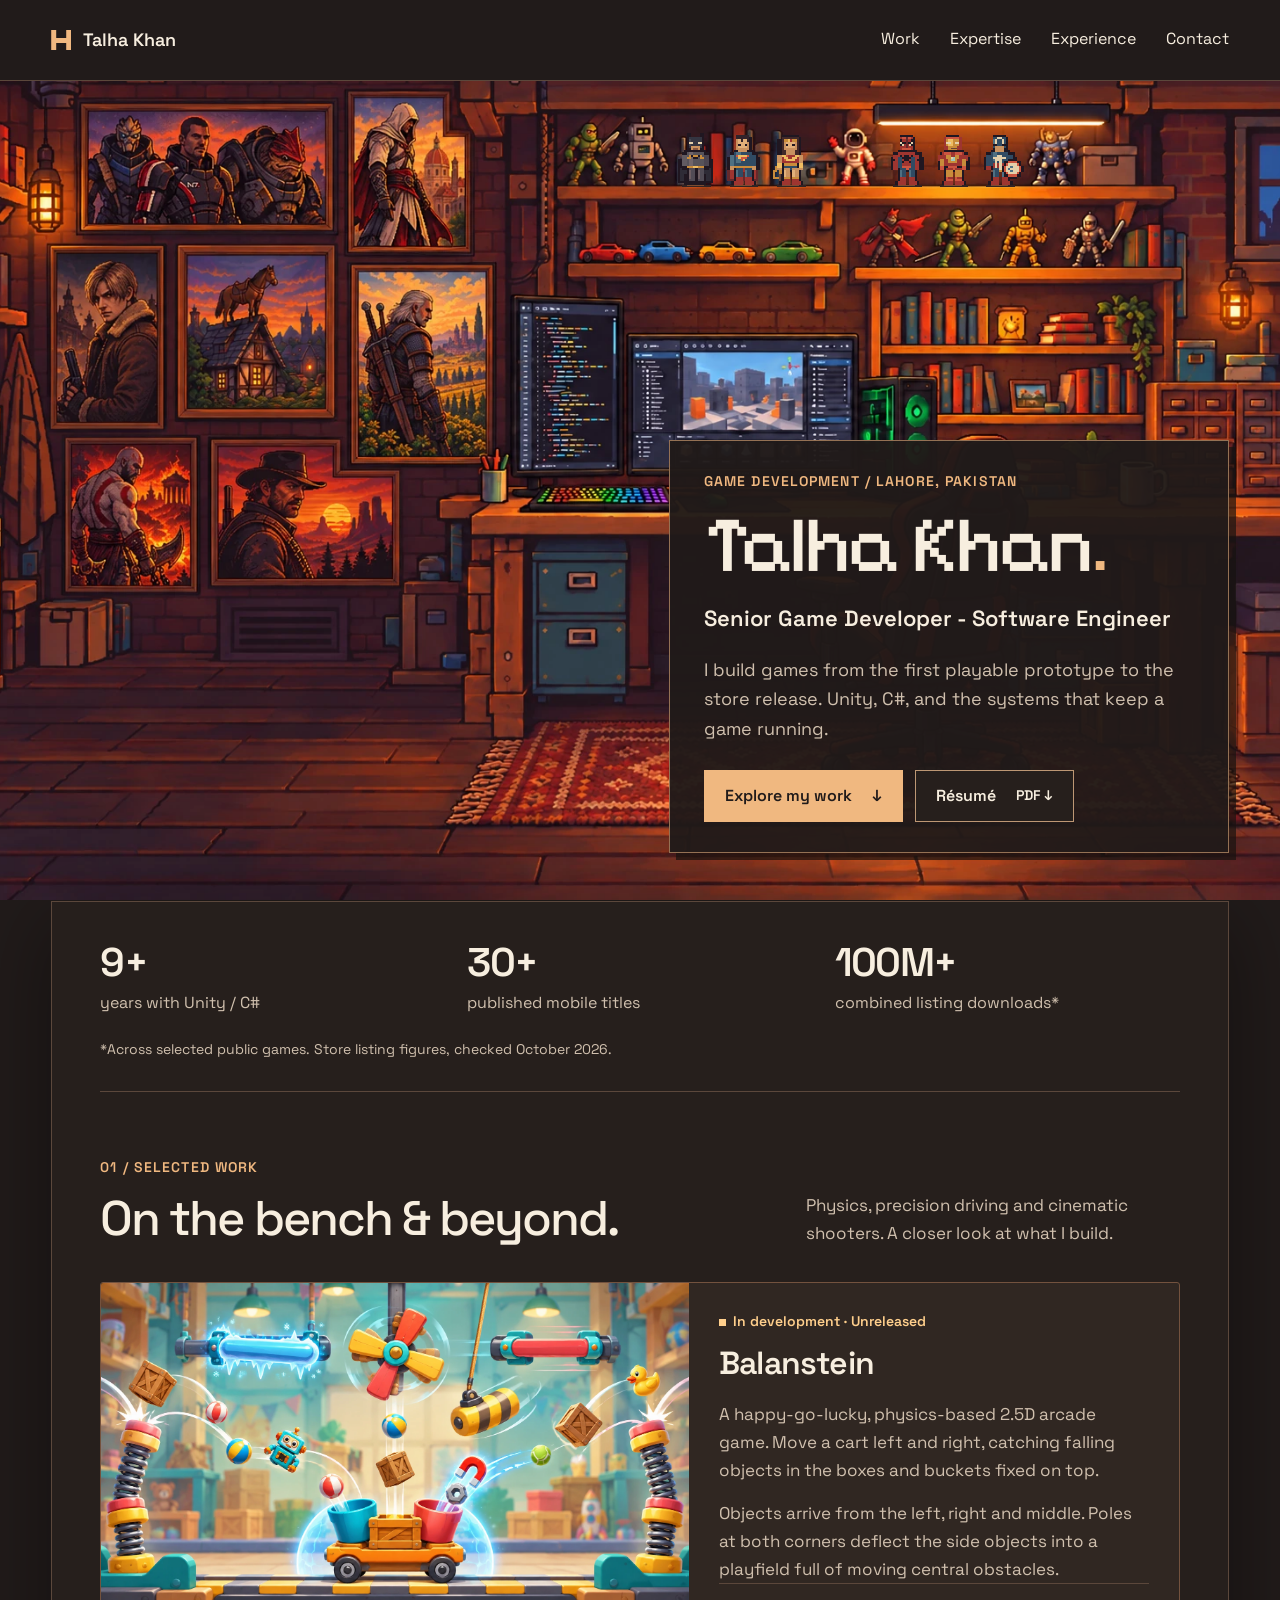
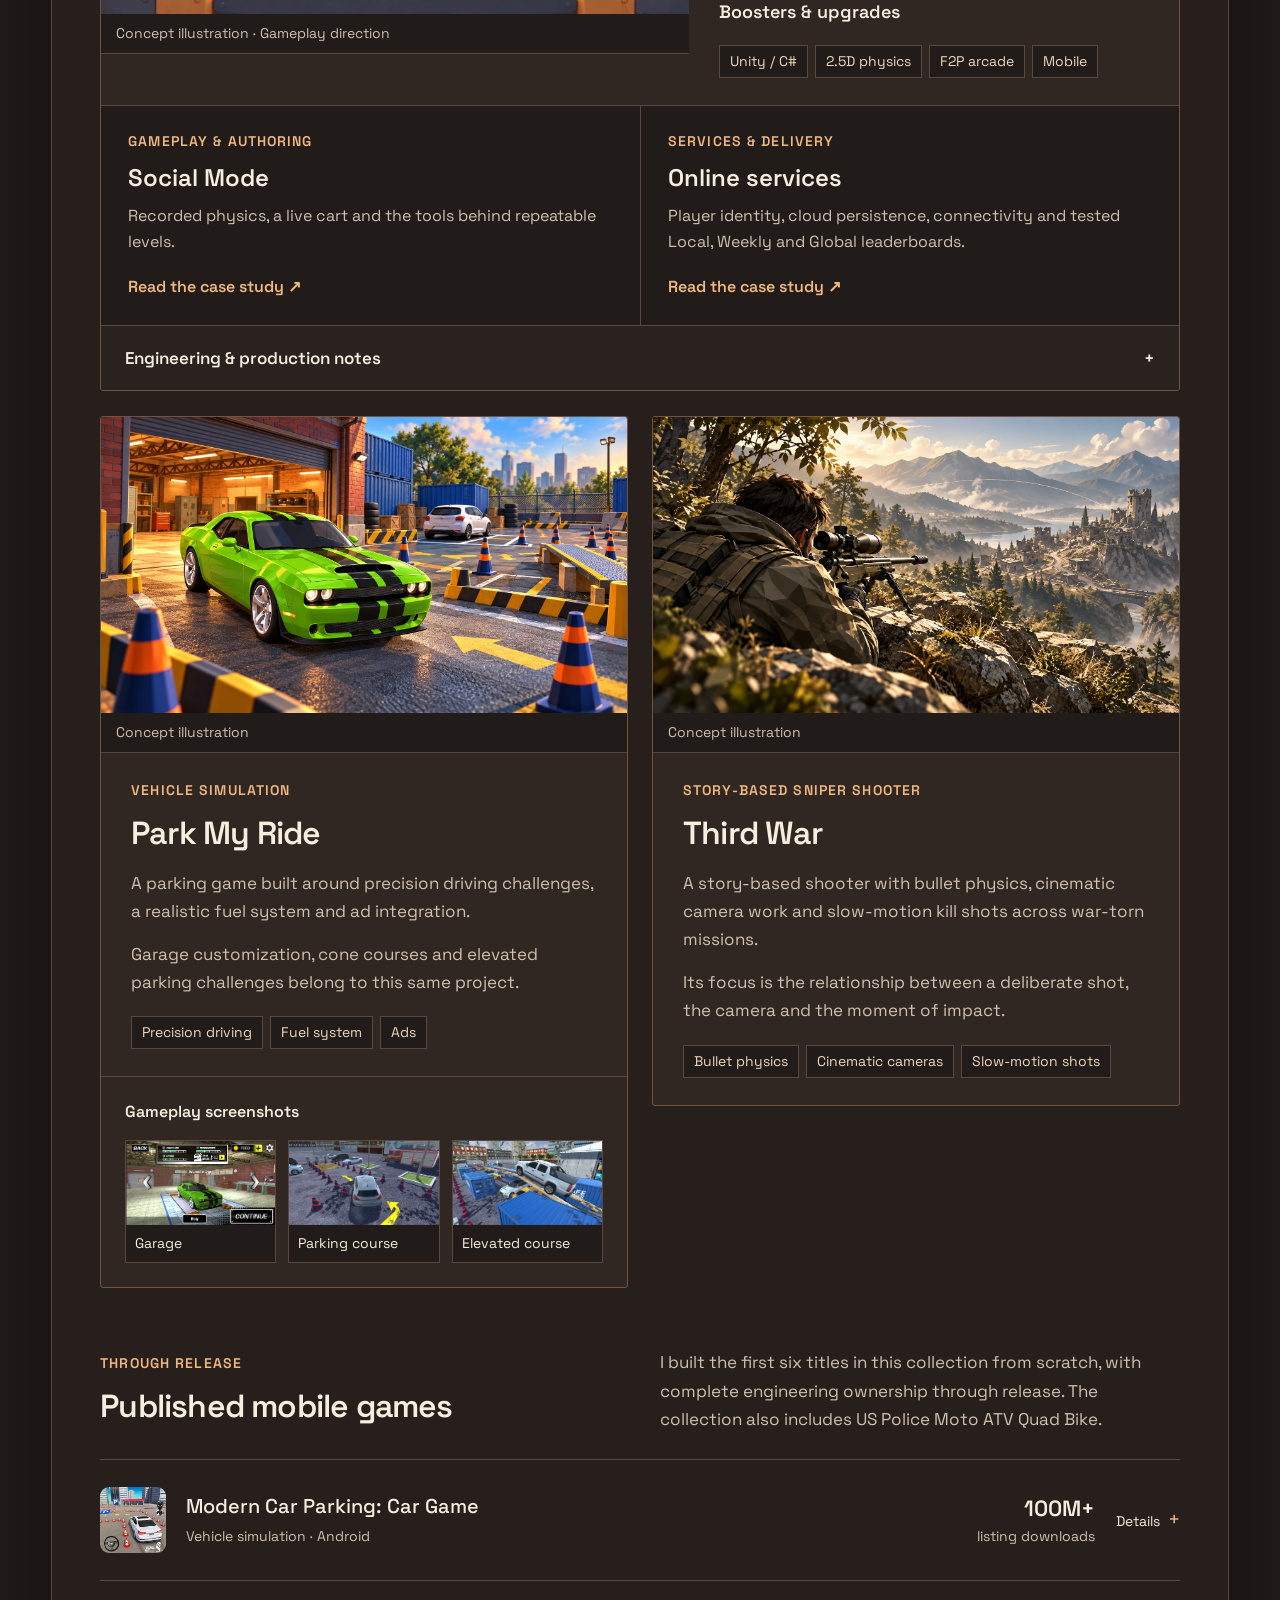
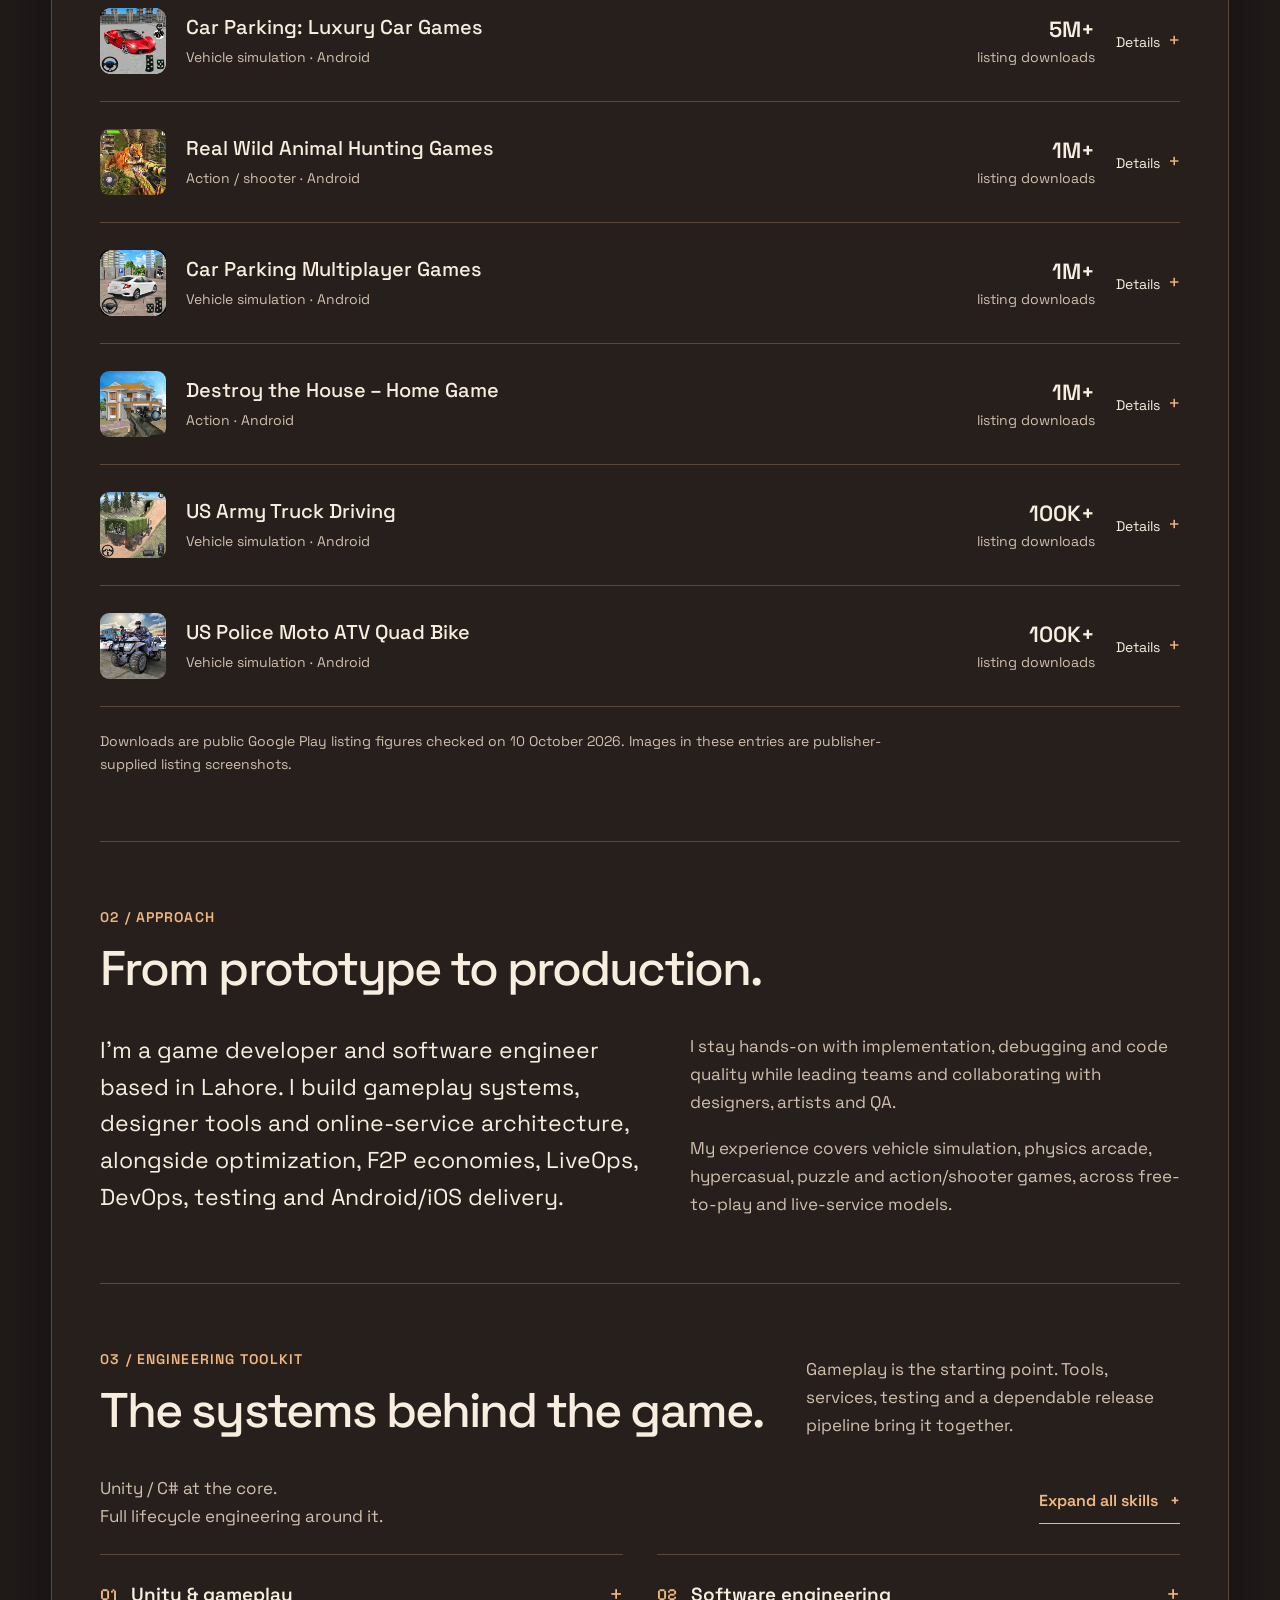
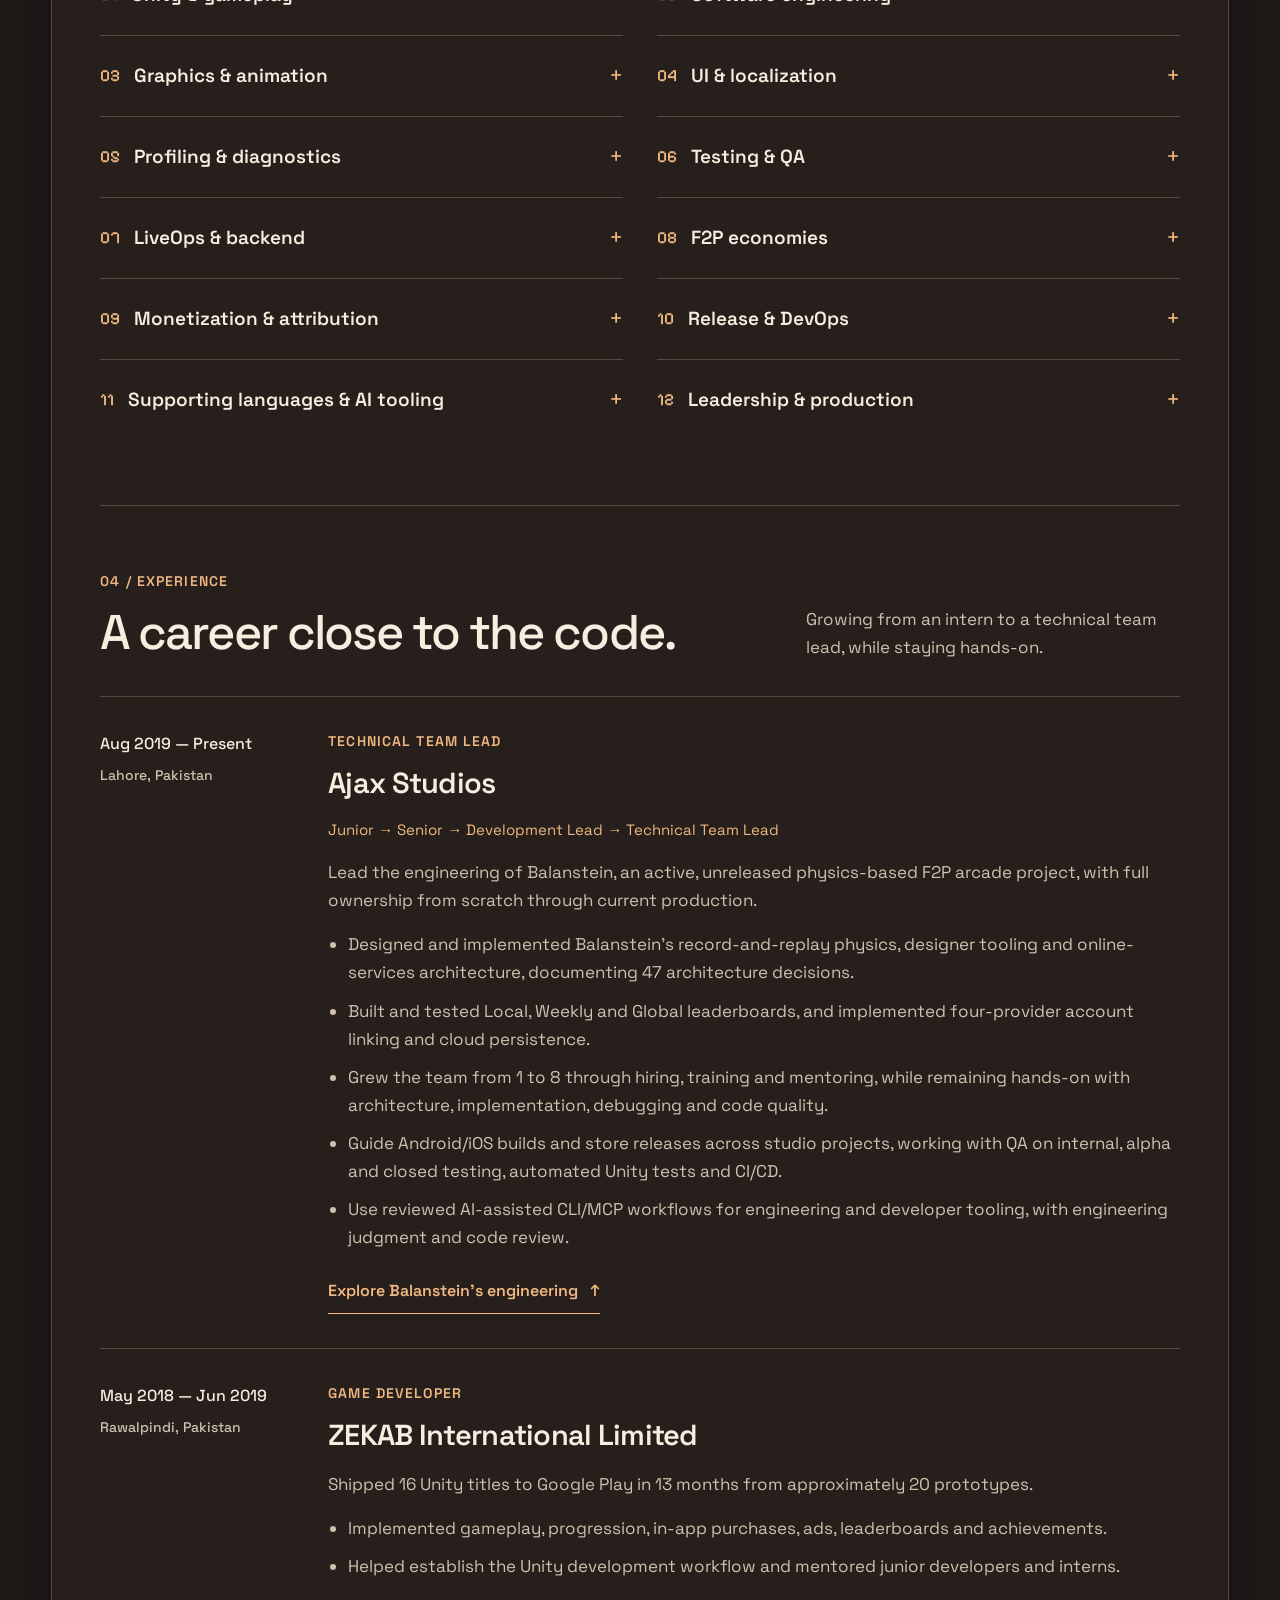
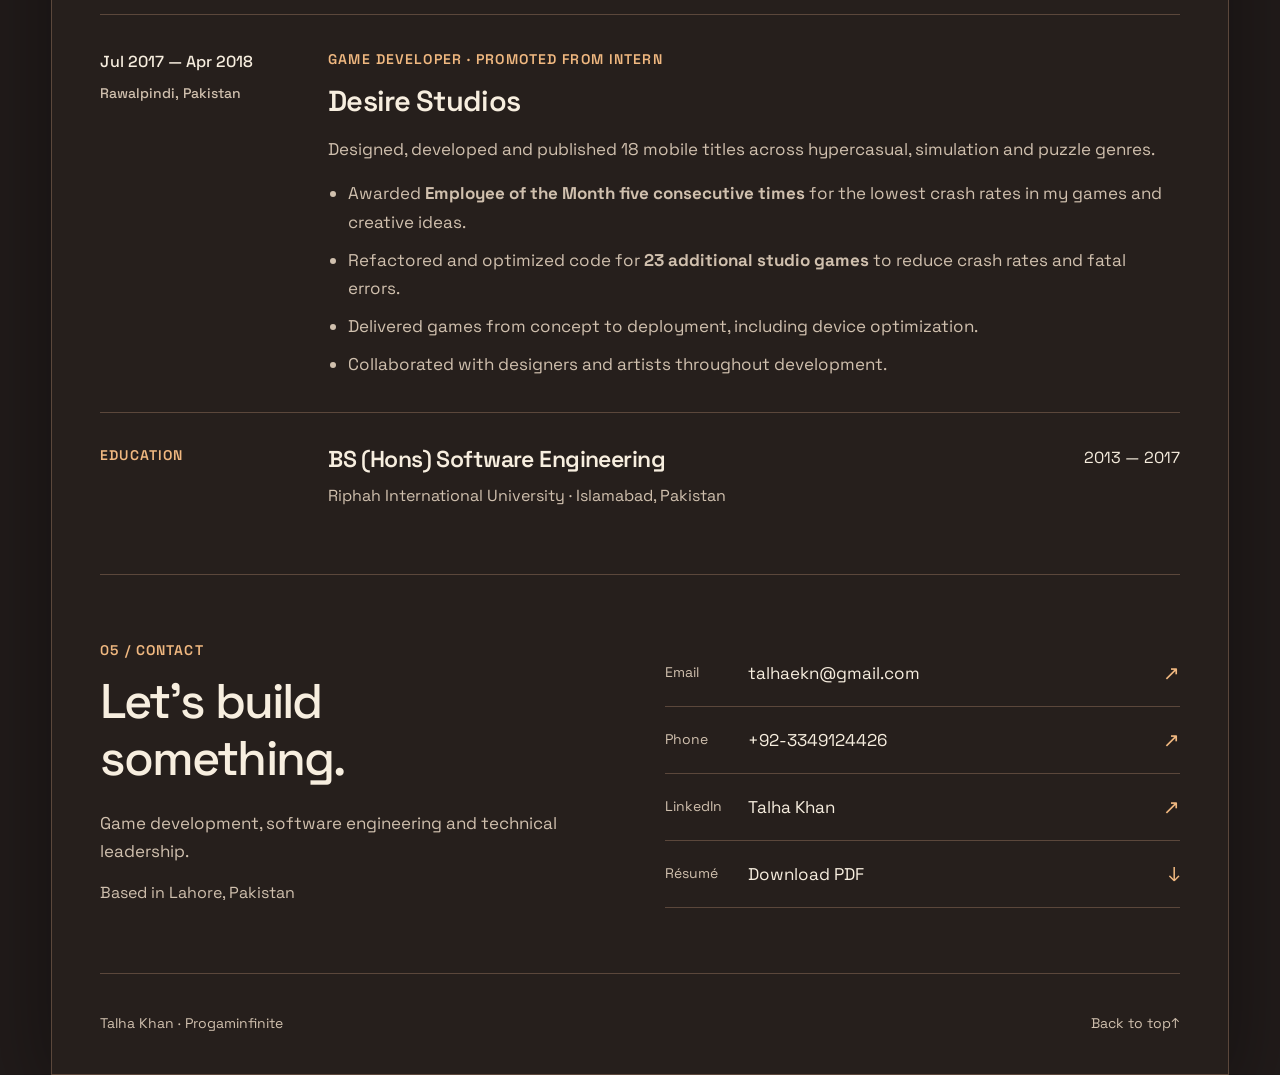
==== commit e53d1b47: "Expand Balanstein portfolio and update the canonical Pages address" ====
--- a/index.html
+++ b/index.html
@@ -8,10 +8,10 @@
   <meta property="og:title" content="Talha Khan | Game Development &amp; Software Engineering">
   <meta property="og:description" content="From the first prototype to the store release. Unity/C# projects, published games and engineering experience.">
   <meta property="og:type" content="website">
-  <meta property="og:url" content="https://talhaejaz03.github.io/progaminfinite/">
+  <meta property="og:url" content="https://spideyatwork03.github.io/progaminfinite/">
   <meta name="twitter:card" content="summary">
   <title>Talha Khan | Senior Game Developer - Software Engineer</title>
-  <link rel="canonical" href="https://talhaejaz03.github.io/progaminfinite/">
+  <link rel="canonical" href="https://spideyatwork03.github.io/progaminfinite/">
   <link rel="icon" type="image/svg+xml" href="favicon.svg">
   <link rel="preload" href="assets/fonts/space-grotesk-latin.woff2" as="font" type="font/woff2" crossorigin>
   <link rel="stylesheet" href="style.css">
@@ -55,20 +55,26 @@
             <h3 id="balanstein-title">Balanstein</h3>
             <p>A happy-go-lucky, physics-based 2.5D arcade game. Move a cart left and right, catching falling objects in the boxes and buckets fixed on top.</p>
             <p>Objects arrive from the left, right and middle. Poles at both corners deflect the side objects into a playfield full of moving central obstacles.</p>
-            <p class="mechanics"><strong>Boosters &amp; upgrades</strong>Freeze · Magnetic field · Shield · Slam Dunk</p>
+            <h4 class="mechanics">Boosters &amp; upgrades</h4>
             <ul class="tags" aria-label="Balanstein focus"><li>Unity / C#</li><li>2.5D physics</li><li>F2P arcade</li><li>Mobile</li></ul>
+          </div>
+          <div class="case-study-links" aria-label="Balanstein case studies">
+            <a href="case-studies/balanstein-social-mode/"><span class="eyebrow">Gameplay &amp; authoring</span><strong>Social Mode</strong><span>Recorded physics, a live cart and the tools behind repeatable levels.</span><span class="case-link-label">Read the case study <span aria-hidden="true">↗</span></span></a>
+            <a href="case-studies/balanstein-online-services/"><span class="eyebrow">Services &amp; delivery</span><strong>Online services</strong><span>Player identity, cloud persistence, connectivity and tested Local, Weekly and Global leaderboards.</span><span class="case-link-label">Read the case study <span aria-hidden="true">↗</span></span></a>
           </div>
           <details class="engineering-notes">
             <summary>Engineering &amp; production notes <span aria-hidden="true">+</span></summary>
             <div class="notes-grid">
-              <div><h4>Gameplay &amp; tools</h4><p>Full engineering ownership from scratch through current production. Physics prototypes, custom level tools and approximately 800 levels support repeatable content creation.</p></div>
-              <div><h4>Architecture &amp; physics</h4><p>Unity/C# architecture, deterministic physics and cross-platform support, using SOLID principles, design patterns, refactoring and code review.</p></div>
-              <div><h4>Economy &amp; progression</h4><p>Game economies, resource sinks, progression, retention and replayability, with adaptive difficulty based on individual player performance.</p></div>
+              <div><h4>Gameplay &amp; authoring</h4><p>Full engineering ownership at Ajax Studios. Record-and-replay physics, live cart control, act/checkpoint orchestration, nine obstacle types and four cart structures. Eighteen custom inspectors, six editor windows and four property drawers support a content workflow of approximately 800 levels.</p></div>
+              <div><h4>Architecture &amp; physics</h4><p>A fixed-step clock, compressed versioned recordings, jointed-body playback and checkpoint snapshots. Unity/C# architecture uses capability interfaces, SOLID principles, shared timeline systems, refactoring and code review.</p></div>
+              <div><h4>Economy &amp; progression</h4><p>Game economies, resource sinks, progression, retention and replayability, with adaptive difficulty based on individual player performance and collision-timed object classification.</p></div>
               <div><h4>UI, art &amp; localization</h4><p>Animated UI across varied aspect ratios, Addressables, VFX and character-animation collaboration with technical artists. Localization across 28 languages, including Arabic right-to-left layouts.</p></div>
               <div><h4>Profiling &amp; device budgets</h4><p>CPU/GPU frame time, memory, garbage collection and rendering profiling against a 30–60 FPS target on devices with 3 GB RAM, using findings to guide optimization.</p></div>
-              <div><h4>Services &amp; infrastructure</h4><p>UGS and Firebase authentication, Cloud Save, Cloud Code, leaderboards, analytics, Remote Config, Firestore and FCM, alongside service cost modeling and infrastructure planning.</p></div>
-              <div><h4>Monetization &amp; measurement</h4><p>AppLovin MAX, AdMob and Unity Ads mediation; IAPs, AppsFlyer and Adjust attribution; monetization analytics and A/B testing.</p></div>
-              <div><h4>Production &amp; validation</h4><p>Hands-on engineering, QA collaboration and reviewed AI-assisted CLI/MCP workflows. Studio delivery includes Android/iOS releases, internal, alpha and closed tests, automated Unity tests and CI/CD.</p></div>
+              <div><h4>Player accounts &amp; cloud persistence</h4><p>Anonymous, Unity Player Accounts, Facebook and Google Play Games authentication; linked identities, session restoration and conflict handling. Versioned cloud saves use optimistic write locks, local caching, controlled batching and event-driven pending synchronization.</p></div>
+              <div><h4>Leaderboards &amp; service UI</h4><p>Built and tested Local, Weekly and Global leaderboards. A shared data-source interface, fixed reusable row pool, cached row presentation and scroll-based pagination separate service access from UI.</p></div>
+              <div><h4>LiveOps &amp; monetization</h4><p>Firebase analytics, Remote Config, Firestore and FCM experience, local/push notification integration and service-cost modeling. AppLovin MAX, AdMob and Unity Ads mediation; IAPs, AppsFlyer and Adjust attribution; monetization analytics and A/B testing.</p></div>
+              <div><h4>Engineering process</h4><p>Forty-seven documented architecture decisions, injected service strategies, immutable result models and per-operation cancellation ownership. A controlled test batched 28 changes into one cloud write on flush.</p></div>
+              <div><h4>Production &amp; validation</h4><p>Real Android internal-track validation of authentication, saves, recovery and the Global leaderboard path. Studio delivery includes Android/iOS releases, internal, alpha and closed tests, automated Unity tests and CI/CD, alongside reviewed AI-assisted CLI/MCP workflows.</p></div>
             </div>
           </details>
         </article>
@@ -195,22 +201,22 @@
       </section>
       <section class="section" id="about" aria-labelledby="about-title">
         <div class="section-heading"><div><p class="eyebrow">02 / Approach</p><h2 id="about-title">From prototype to production.</h2></div></div>
-        <div class="about-layout"><p class="about-lead">I’m a game developer and software engineer based in Lahore. My work spans gameplay and architecture, optimization, F2P economies, LiveOps, DevOps, testing and Android/iOS delivery.</p><div><p>I stay hands-on with implementation, debugging and code quality while leading teams and collaborating with designers, artists and QA.</p><p>My experience covers vehicle simulation, physics arcade, hypercasual, puzzle and action/shooter games, across free-to-play and live-service models.</p></div></div>
+        <div class="about-layout"><p class="about-lead">I’m a game developer and software engineer based in Lahore. I build gameplay systems, designer tools and online-service architecture, alongside optimization, F2P economies, LiveOps, DevOps, testing and Android/iOS delivery.</p><div><p>I stay hands-on with implementation, debugging and code quality while leading teams and collaborating with designers, artists and QA.</p><p>My experience covers vehicle simulation, physics arcade, hypercasual, puzzle and action/shooter games, across free-to-play and live-service models.</p></div></div>
       </section>
       <section class="section" id="expertise" aria-labelledby="expertise-title">
         <div class="section-heading"><div><p class="eyebrow">03 / Engineering toolkit</p><h2 id="expertise-title">The systems behind the game.</h2></div><p>Gameplay is the starting point. Tools, services, testing and a dependable release pipeline bring it together.</p></div>
         <div class="skills-intro"><p>Unity / C# at the core.<br>Full lifecycle engineering around it.</p><button class="text-link" id="skills-toggle" type="button" aria-expanded="false" hidden>Expand all skills <span aria-hidden="true">+</span></button></div>
         <div class="skills-grid">
-            <details class="skill-row"><summary><span class="skill-number">01</span><h3>Unity &amp; gameplay</h3><span aria-hidden="true">+</span></summary><p>Unity 2D/3D, C#, gameplay architecture, deterministic physics, ScriptableObjects, custom controllers, Input System, Blend Trees, object pooling, save/load systems, prototyping and Netcode.</p></details>
-            <details class="skill-row"><summary><span class="skill-number">02</span><h3>Software engineering</h3><span aria-hidden="true">+</span></summary><p>OOP, SOLID, clean architecture, design patterns, data structures and algorithms, async/await, refactoring and code review.</p></details>
+            <details class="skill-row"><summary><span class="skill-number">01</span><h3>Unity &amp; gameplay</h3><span aria-hidden="true">+</span></summary><p>Unity 2D/3D, C#, gameplay architecture, record-and-replay physics, fixed-step timelines, ScriptableObjects, custom controllers, Input System/EnhancedTouch, Unity Splines, Unity Mathematics, Blend Trees, object pooling, save/load systems, prototyping and Netcode.</p></details>
+            <details class="skill-row"><summary><span class="skill-number">02</span><h3>Software engineering</h3><span aria-hidden="true">+</span></summary><p>OOP, SOLID, clean architecture, facade/strategy/observer patterns, data structures and algorithms, async/await, constructor injection, immutable results, cancellation ownership, binary serialization/Deflate, refactoring and code review.</p></details>
             <details class="skill-row"><summary><span class="skill-number">03</span><h3>Graphics &amp; animation</h3><span aria-hidden="true">+</span></summary><p>URP/HDRP, Shader Graph, HLSL, particle systems, post-processing, VFX, character animation and technical-artist collaboration.</p></details>
-            <details class="skill-row"><summary><span class="skill-number">04</span><h3>UI &amp; localization</h3><span aria-hidden="true">+</span></summary><p>uGUI, pixel-perfect animated UI, Canvas and Sprite Atlas optimization, multiple aspect ratios, localization and Arabic right-to-left layouts.</p></details>
+            <details class="skill-row"><summary><span class="skill-number">04</span><h3>UI &amp; localization</h3><span aria-hidden="true">+</span></summary><p>uGUI, pixel-perfect animated UI, Canvas and Sprite Atlas optimization, multiple aspect ratios, localization, Arabic right-to-left layouts, virtualized lists and cached row presentation.</p></details>
             <details class="skill-row"><summary><span class="skill-number">05</span><h3>Profiling &amp; diagnostics</h3><span aria-hidden="true">+</span></summary><p>Unity Profiler, CPU/GPU and on-device profiling, frame time/FPS, memory management, garbage-collection and draw-call reduction, Android logcat and device debugging.</p></details>
             <details class="skill-row"><summary><span class="skill-number">06</span><h3>Testing &amp; QA</h3><span aria-hidden="true">+</span></summary><p>Unity Test Framework, automated tests, internal, alpha and closed testing, cross-platform device validation, bug tracking and pre-release QA.</p></details>
-            <details class="skill-row"><summary><span class="skill-number">07</span><h3>LiveOps &amp; backend</h3><span aria-hidden="true">+</span></summary><p>Unity Gaming Services: Authentication, Cloud Save, Cloud Code, Leaderboards, Analytics and Remote Config. Firebase: Authentication, Firestore, FCM, Analytics and Remote Config. REST APIs.</p></details>
+            <details class="skill-row"><summary><span class="skill-number">07</span><h3>LiveOps &amp; backend</h3><span aria-hidden="true">+</span></summary><p>Unity Gaming Services: Authentication, Cloud Save, Cloud Code, Leaderboards, Analytics and Remote Config. Account linking, session restoration, write-lock concurrency, local caching and event-driven synchronization. Firebase: Authentication, Firestore, FCM, Analytics and Remote Config. Unity Mobile Notifications and REST APIs.</p></details>
             <details class="skill-row"><summary><span class="skill-number">08</span><h3>F2P economies</h3><span aria-hidden="true">+</span></summary><p>Economy design, resource sinks, progression, retention, replayability, adaptive difficulty, game business models, monetization analytics and A/B testing.</p></details>
             <details class="skill-row"><summary><span class="skill-number">09</span><h3>Monetization &amp; attribution</h3><span aria-hidden="true">+</span></summary><p>AppLovin MAX, AdMob, Unity Ads, ad mediation and SDK integration, in-app purchases, AppsFlyer and Adjust.</p></details>
-            <details class="skill-row"><summary><span class="skill-number">10</span><h3>Release &amp; DevOps</h3><span aria-hidden="true">+</span></summary><p>Android/iOS, Google Play and App Store delivery, Xcode, Android Studio, CI/CD, Unity Cloud Build, Git, Addressables, AssetBundles and custom editor tools.</p></details>
+            <details class="skill-row"><summary><span class="skill-number">10</span><h3>Release &amp; DevOps</h3><span aria-hidden="true">+</span></summary><p>Android/iOS, Google Play and App Store delivery, IL2CPP/ARM64, Xcode, Android Studio, Google Play Games/Gradle integration, CI/CD, Unity Cloud Build, Git, Addressables, AssetBundles, IMGUI/UI Toolkit editors, custom inspectors, property drawers and hierarchy automation.</p></details>
             <details class="skill-row"><summary><span class="skill-number">11</span><h3>Supporting languages &amp; AI tooling</h3><span aria-hidden="true">+</span></summary><p>C++, Python, Java and JavaScript. Claude Code, Unity MCP, Cursor, Codex and CLI/MCP workflows, with engineering judgment and code review.</p></details>
             <details class="skill-row"><summary><span class="skill-number">12</span><h3>Leadership &amp; production</h3><span aria-hidden="true">+</span></summary><p>Hiring, mentoring, technical guidance, Agile and sprint planning, code review, and collaboration with designers, artists and QA.</p></details>
         </div>
@@ -218,7 +224,7 @@
       <section class="section" id="experience" aria-labelledby="experience-title">
         <div class="section-heading"><div><p class="eyebrow">04 / Experience</p><h2 id="experience-title">A career close to the code.</h2></div><p>Growing from an intern to a technical team lead, while staying hands-on.</p></div>
         <div class="timeline">
-          <article class="job"><div class="job-date">Aug 2019 — Present<span>Lahore, Pakistan</span></div><div class="job-content"><p class="eyebrow">Technical Team Lead</p><h3>Ajax Studios</h3><p class="career-path">Junior → Senior → Development Lead → Technical Team Lead</p><p>Lead the engineering of Balanstein, an active, unreleased physics-based F2P arcade project, with full ownership from scratch through current production.</p><ul><li>Grew the team from 1 to 8 through hiring, training and mentoring, while remaining hands-on with architecture, implementation, debugging and code quality.</li><li>Guide Android/iOS builds and store releases across studio projects, working with QA on internal, alpha and closed testing, automated Unity tests and CI/CD.</li><li>Use reviewed AI-assisted CLI/MCP workflows for engineering and developer tooling, with engineering judgment and code review.</li></ul><a class="text-link" href="#balanstein">Explore the engineering notes <span aria-hidden="true">↑</span></a></div></article>
+          <article class="job"><div class="job-date">Aug 2019 — Present<span>Lahore, Pakistan</span></div><div class="job-content"><p class="eyebrow">Technical Team Lead</p><h3>Ajax Studios</h3><p class="career-path">Junior → Senior → Development Lead → Technical Team Lead</p><p>Lead the engineering of Balanstein, an active, unreleased physics-based F2P arcade project, with full ownership from scratch through current production.</p><ul><li>Designed and implemented Balanstein’s record-and-replay physics, designer tooling and online-services architecture, documenting 47 architecture decisions.</li><li>Built and tested Local, Weekly and Global leaderboards, and implemented four-provider account linking and cloud persistence.</li><li>Grew the team from 1 to 8 through hiring, training and mentoring, while remaining hands-on with architecture, implementation, debugging and code quality.</li><li>Guide Android/iOS builds and store releases across studio projects, working with QA on internal, alpha and closed testing, automated Unity tests and CI/CD.</li><li>Use reviewed AI-assisted CLI/MCP workflows for engineering and developer tooling, with engineering judgment and code review.</li></ul><a class="text-link" href="#balanstein">Explore Balanstein’s engineering <span aria-hidden="true">↑</span></a></div></article>
           <article class="job"><div class="job-date">May 2018 — Jun 2019<span>Rawalpindi, Pakistan</span></div><div class="job-content"><p class="eyebrow">Game Developer</p><h3>ZEKAB International Limited</h3><p>Shipped 16 Unity titles to Google Play in 13 months from approximately 20 prototypes.</p><ul><li>Implemented gameplay, progression, in-app purchases, ads, leaderboards and achievements.</li><li>Helped establish the Unity development workflow and mentored junior developers and interns.</li></ul></div></article>
           <article class="job"><div class="job-date">Jul 2017 — Apr 2018<span>Rawalpindi, Pakistan</span></div><div class="job-content"><p class="eyebrow">Game Developer · Promoted from Intern</p><h3>Desire Studios</h3><p>Designed, developed and published 18 mobile titles across hypercasual, simulation and puzzle genres.</p><ul><li>Awarded <strong>Employee of the Month five consecutive times</strong> for the lowest crash rates in my games and creative ideas.</li><li>Refactored and optimized code for <strong>23 additional studio games</strong> to reduce crash rates and fatal errors.</li><li>Delivered games from concept to deployment, including device optimization.</li><li>Collaborated with designers and artists throughout development.</li></ul></div></article>
         </div>
--- a/style.css
+++ b/style.css
@@ -176,3 +176,57 @@
   .content-shell{padding-inline:18px}.hero-copy{padding:24px 20px}.hero-copy .eyebrow{max-width:27ch}.headline{font-size:20px}.hero-actions .button{flex:1}.button{gap:10px;font-size:15px;padding-inline:12px}.intro-strip{grid-template-columns:1fr 1fr;gap:22px}.intro-strip>div:last-of-type{grid-column:1/-1}.intro-strip strong{font-size:34px}.intro-strip>div:last-of-type{display:block}.intro-strip>div:last-of-type strong{margin-right:10px}.intro-strip>div:last-of-type span{display:inline-block;max-width:17ch;vertical-align:middle}.intro-strip p{font-size:14px}
   h2{font-size:32px}.project-copy{padding:22px 18px}.project-copy h3{font-size:29px}.notes-grid{grid-template-columns:1fr;padding-inline:18px}.engineering-notes>summary{padding-inline:18px;font-size:16px}.screenshot-gallery{padding:20px 16px}.gallery-grid{grid-template-columns:1fr}.gallery-grid a{display:grid;grid-template-columns:110px 1fr;align-items:center}.gallery-grid img{height:65px}.gallery-grid span{font-size:15px;padding:12px}.game-title strong{font-size:18px}.skills-grid{grid-template-columns:1fr}.skill-row summary{min-height:75px}.job-date{font-size:15px}.job-date>span{display:block;margin-left:0;font-size:14px}.job-content h3{font-size:26px}.contact-links a{font-size:16px}.contact-links a>span:first-child{width:60px;font-size:14px}.contact-links a{gap:8px}.site-footer{gap:4px}
 }
+
+.case-study-links{grid-column:1/-1;display:grid;grid-template-columns:1fr 1fr;border-top:1px solid var(--line);background:#211b1a}
+.case-study-links>a{display:flex;flex-direction:column;gap:10px;padding:25px 27px;min-width:0}
+.case-study-links>a+a{border-left:1px solid var(--line)}
+.case-study-links>a:hover{background:#382b24}
+.case-study-links .eyebrow{margin:0}
+.case-study-links strong{font-size:24px;font-weight:600;line-height:1.3}
+.case-study-links>a>span:not(.eyebrow):not(.case-link-label){font-size:16px;color:var(--soft)}
+.case-link-label{font-size:16px;color:var(--accent);font-weight:600;margin-top:auto;padding-top:8px}
+.case-wrap{max-width:1200px;margin-block:32px 0;background:var(--surface);border:1px solid var(--line);padding-inline:44px}
+.breadcrumbs{display:flex;flex-wrap:wrap;gap:9px 13px;font-size:14px;padding-block:25px;color:var(--soft)}
+.breadcrumbs a{color:var(--accent);text-decoration:underline;text-underline-offset:4px}
+.case-hero{padding-block:15px 36px;border-bottom:1px solid var(--line)}
+.case-title{font:500 clamp(42px,5.5vw,70px)/1.1 "Space Grotesk",Arial,sans-serif;letter-spacing:-.04em;margin-bottom:15px}
+.case-subtitle{font-size:clamp(22px,2.8vw,30px);line-height:1.4;max-width:42ch}
+.case-lead{font-size:19px;line-height:1.7;color:var(--soft);max-width:74ch;margin-top:23px}
+.case-role{font-size:16px;color:var(--soft);margin-top:23px}
+.case-role strong{display:inline-block;margin-right:12px;color:var(--ink)}
+.case-metrics{display:grid;grid-template-columns:repeat(3,1fr);gap:24px;margin-top:30px}
+.case-metrics>div{padding-top:18px;border-top:1px solid var(--line);display:flex;flex-direction:column;gap:8px}
+.case-metrics strong{font:500 36px/1.2 "Pixelify Sans",monospace;color:var(--accent)}
+.case-metrics span{font-size:14px;line-height:1.6;color:var(--soft)}
+.case-layout{display:grid;grid-template-columns:190px minmax(0,1fr);gap:42px;padding-top:36px;align-items:start}
+.case-contents{position:sticky;top:112px;padding-bottom:20px}
+.case-contents ol{list-style:none;padding:0;margin:0}
+.case-contents a{display:block;padding:9px 0;font-size:15px;line-height:1.55;color:var(--soft);min-height:44px}
+.case-contents a:hover{color:var(--accent);text-decoration:underline;text-underline-offset:4px}
+.case-body{min-width:0}
+.case-section{padding-block:0 36px;margin-bottom:32px;border-bottom:1px solid var(--line);scroll-margin-top:115px}
+.case-section h2{font-size:clamp(27px,3vw,36px);line-height:1.2;letter-spacing:-.025em;margin-bottom:23px}
+.case-section>p{color:var(--soft);margin-bottom:20px;font-size:17px;line-height:1.8}
+.case-section>p:last-child{margin-bottom:0}
+.case-section strong{color:var(--ink)}
+.case-notes{display:grid;grid-template-columns:1fr 1fr;gap:27px 28px;margin-block:25px}
+.case-notes h3{font-size:20px;letter-spacing:0;line-height:1.4;margin-bottom:9px}
+.case-notes p{font-size:16px;line-height:1.8;color:var(--soft)}
+.architecture-figure{margin-block:27px}
+.architecture-figure figcaption{font-size:16px;font-weight:600;margin-bottom:16px}
+.architecture-flow{display:grid;grid-template-columns:1fr 1fr;gap:14px 26px;padding:0 0 0 23px;margin:0}
+.architecture-flow li{padding:16px 10px 16px 5px;border-top:2px solid var(--line);font-size:16px;color:var(--accent)}
+.architecture-flow strong{display:block;font-size:18px;margin-bottom:8px}
+.architecture-flow span{display:block;font-size:16px;line-height:1.7;color:var(--soft)}
+.case-result{padding-block:20px;border-top:1px solid var(--line);border-bottom:1px solid var(--line)}
+.case-section .booster-heading{font-size:20px;font-weight:500;letter-spacing:0;margin-top:24px}
+.case-next{display:flex;flex-wrap:wrap;column-gap:32px;row-gap:12px;padding-bottom:28px;border-bottom:1px solid var(--line)}
+.case-next>.eyebrow{flex-basis:100%;margin:0}
+@media(max-width:1050px){.case-wrap{padding-inline:30px}.case-layout{grid-template-columns:160px minmax(0,1fr);gap:28px}.case-notes{grid-template-columns:1fr;gap:24px}}
+@media(max-width:760px){
+  .case-study-links{grid-template-columns:1fr}.case-study-links>a{padding:24px}.case-study-links>a+a{border-left:0;border-top:1px solid var(--line)}
+  .case-study .header-inner{padding-block:8px;gap:5px}.case-study .desktop-nav{width:100%;margin:0;gap:24px}.case-study .desktop-nav a{min-height:40px}.case-study .brand{min-height:40px}
+  .case-wrap{margin-top:18px;padding-inline:22px}.breadcrumbs{padding-block:22px}.case-hero{padding-top:0}.case-title{font-size:44px}.case-lead{font-size:18px}.case-role strong{display:block;margin-bottom:6px}
+  .case-metrics{gap:18px;grid-template-columns:1fr 1fr}.case-metrics>div:last-child{grid-column:1/-1}.case-metrics strong{font-size:32px}.case-layout{grid-template-columns:1fr;gap:28px;padding-top:28px}.case-contents{position:static;border-bottom:1px solid var(--line);padding-bottom:24px}.case-contents ol{display:grid;grid-template-columns:1fr 1fr;gap:0 20px}.case-section{scroll-margin-top:135px;margin-bottom:26px;padding-bottom:30px}.case-section h2{font-size:29px}.case-section>p{font-size:17px}.case-notes{grid-template-columns:1fr}.architecture-flow{gap:12px 18px}.case-next{display:block}.case-next .text-link{display:flex;justify-content:space-between;margin-top:15px}
+}
+@media(max-width:480px){.case-wrap{padding-inline:18px}.case-title{font-size:39px}.case-contents ol{grid-template-columns:1fr}.case-contents a{padding-block:10px}.architecture-flow{grid-template-columns:1fr}.case-metrics{gap:15px}.case-study .desktop-nav{gap:18px}.case-study .desktop-nav a{font-size:15px}.case-study-links>a{padding-inline:18px}.case-subtitle{font-size:22px}.case-metrics span{font-size:14px}.case-next .text-link{font-size:15px}}
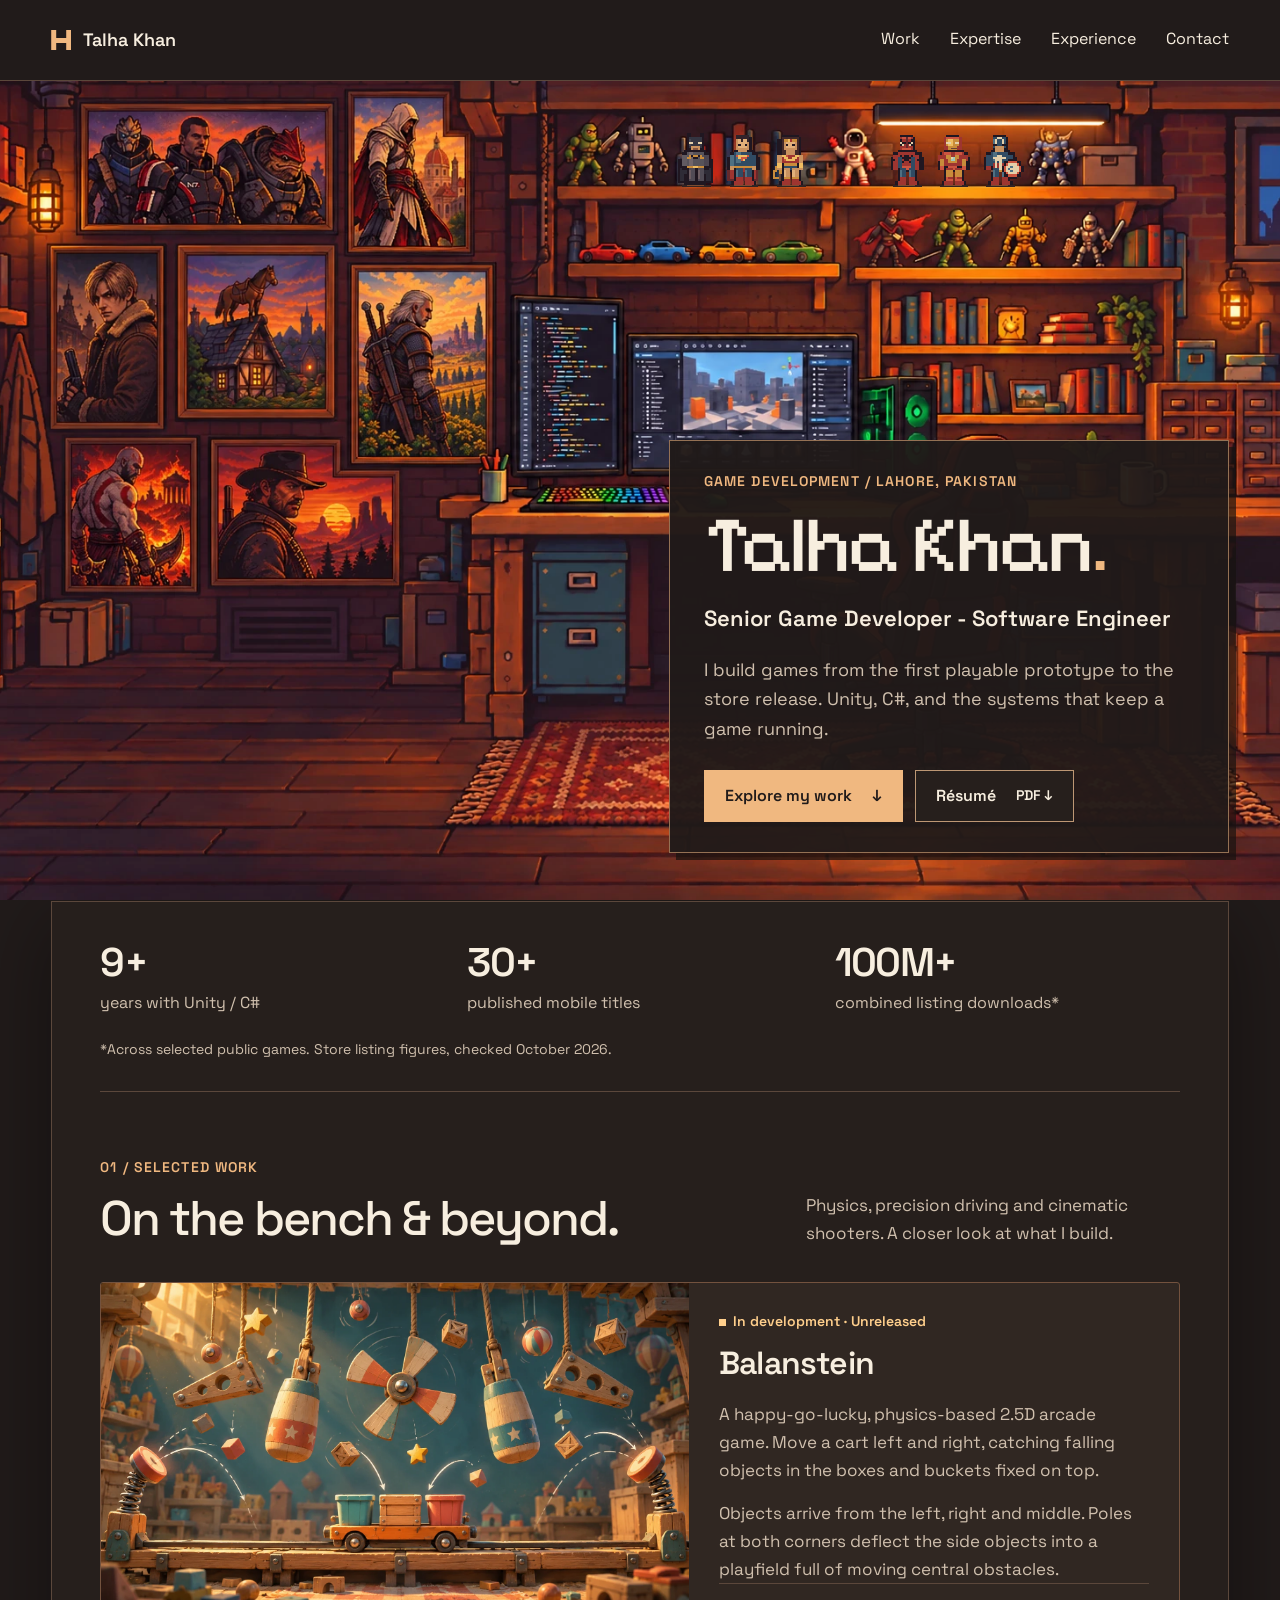
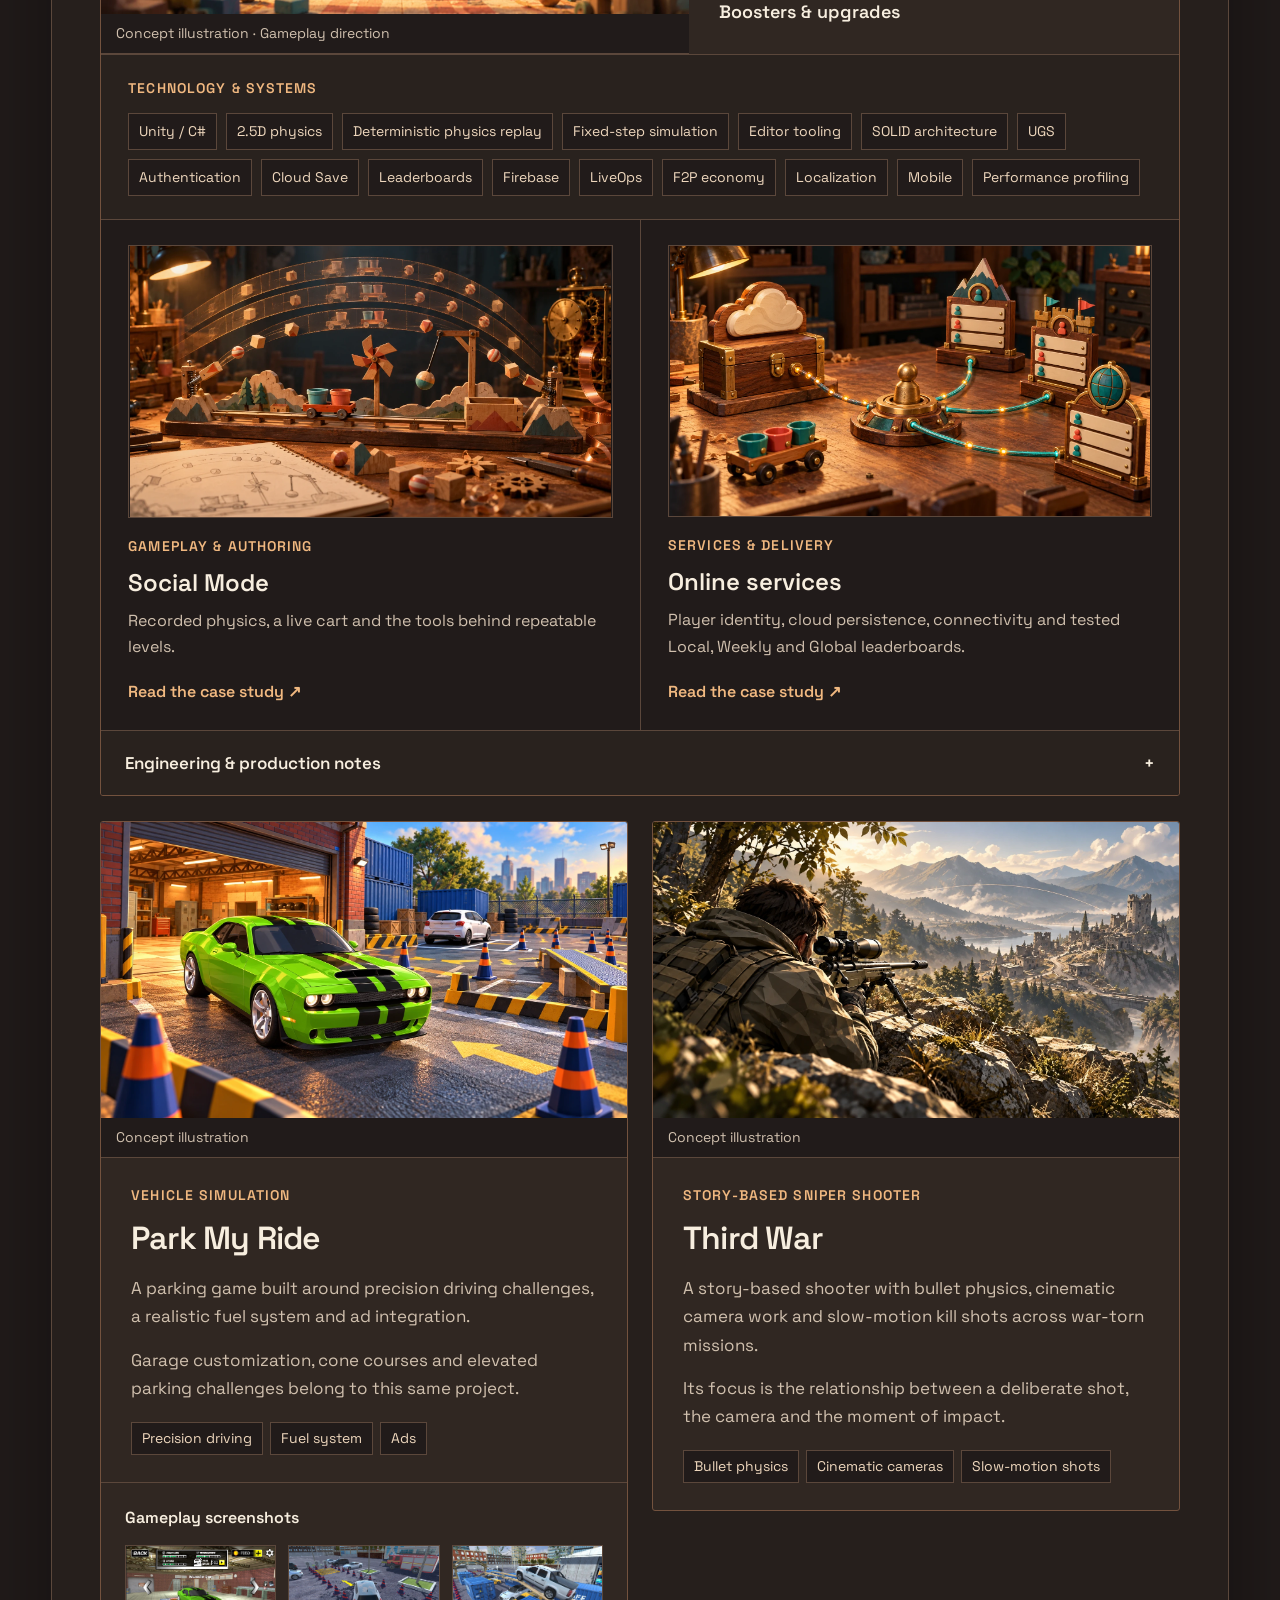
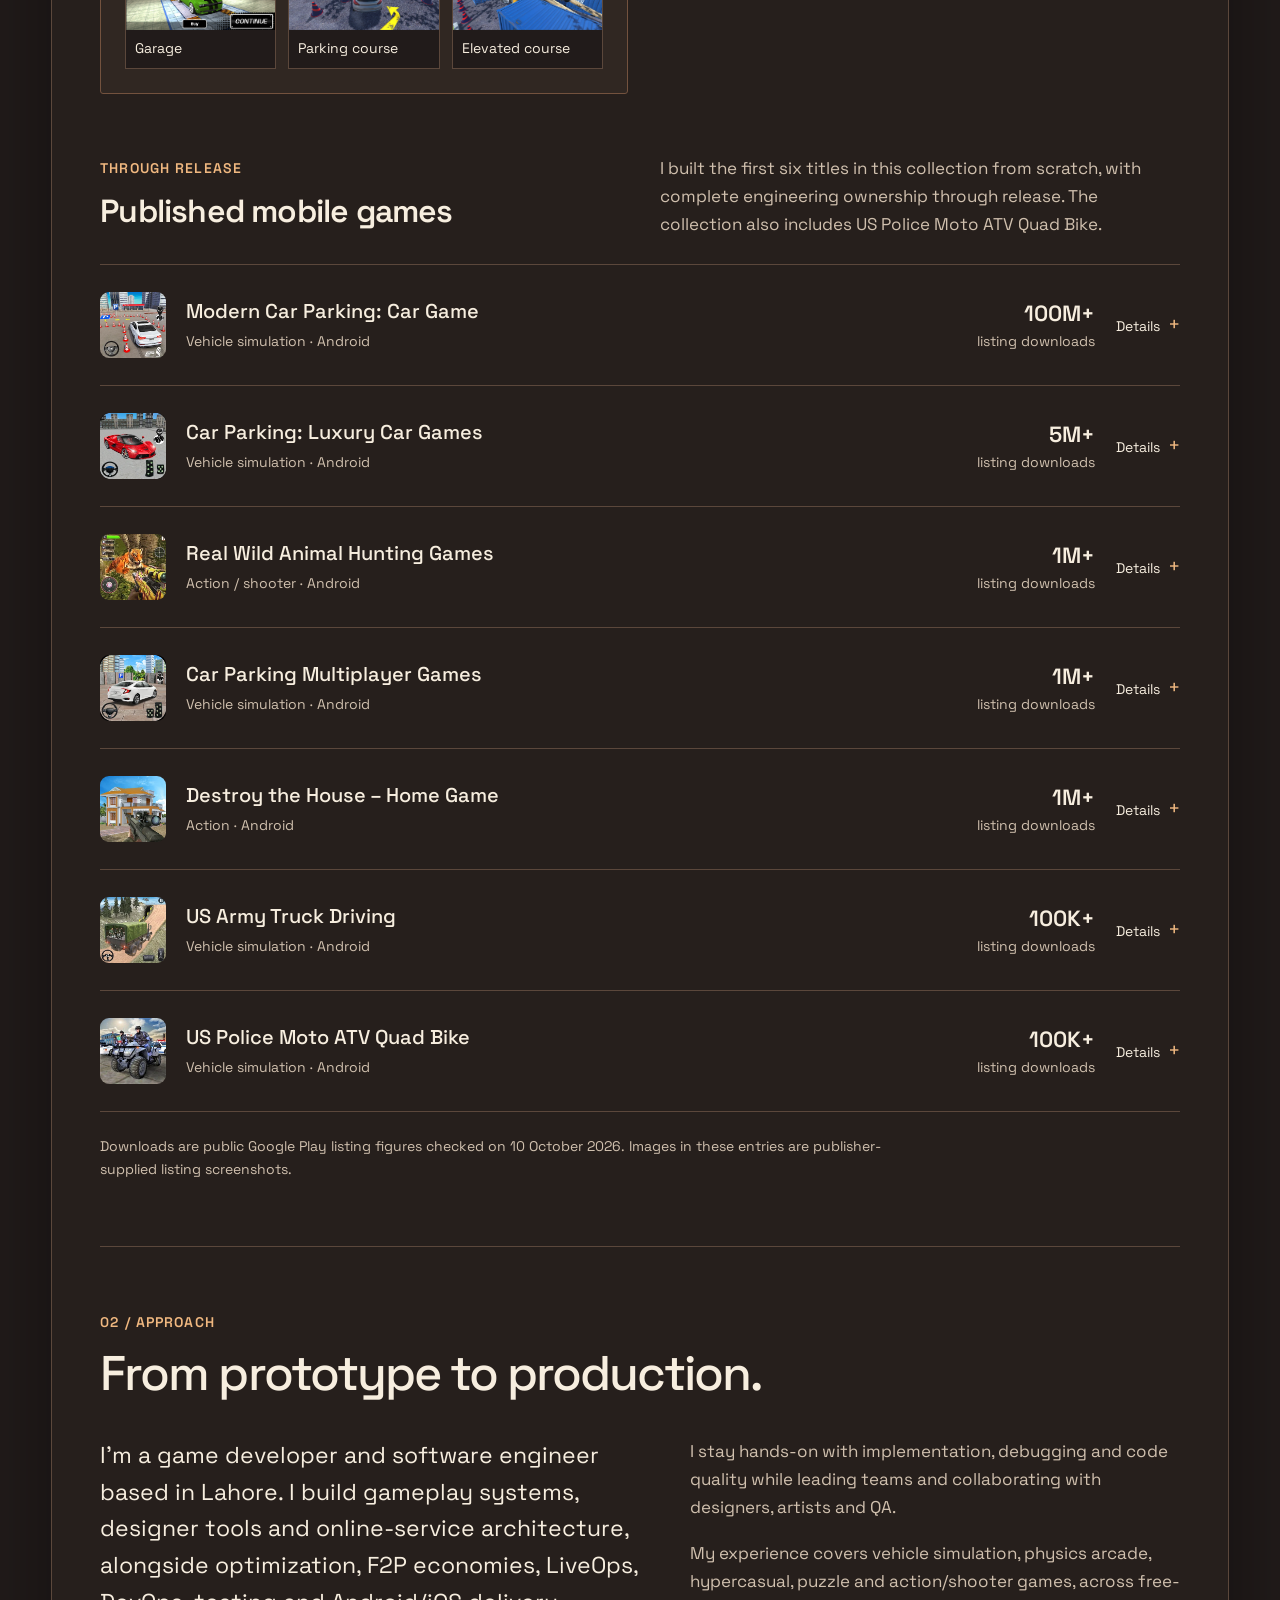
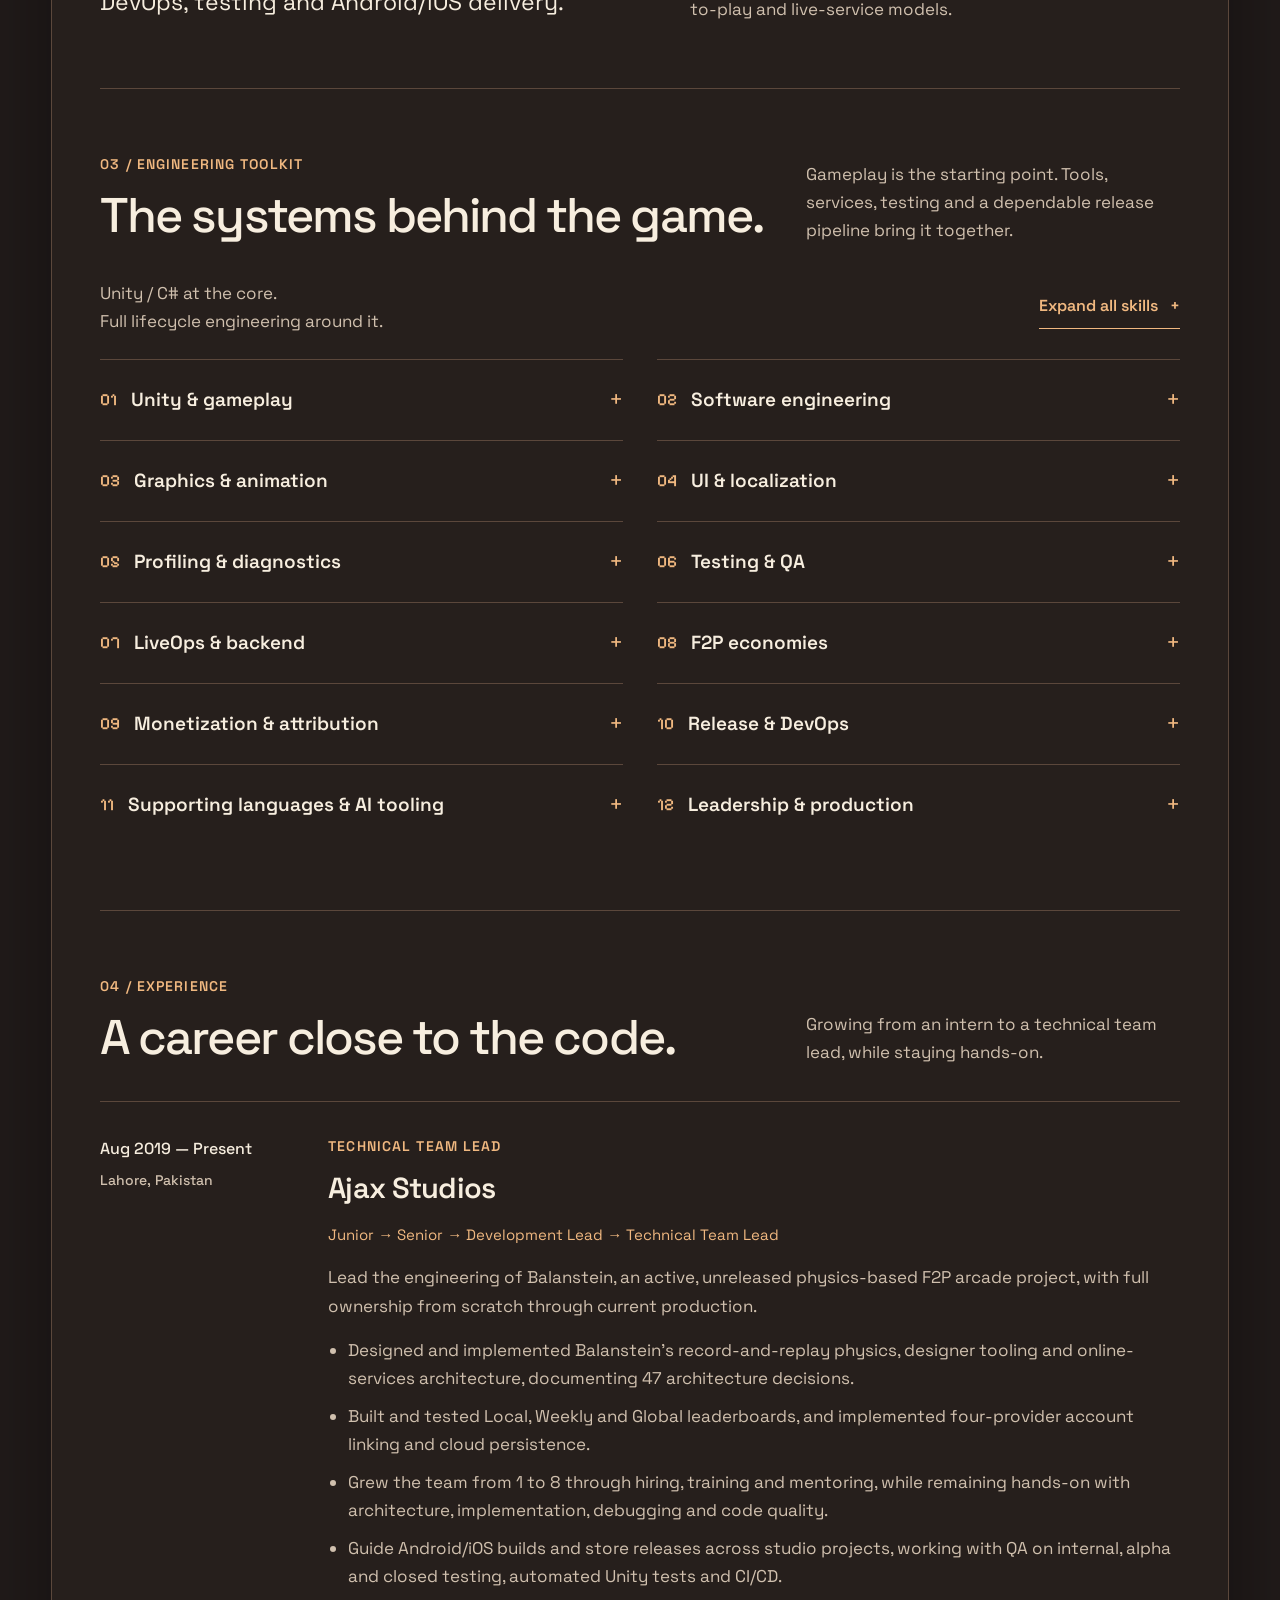
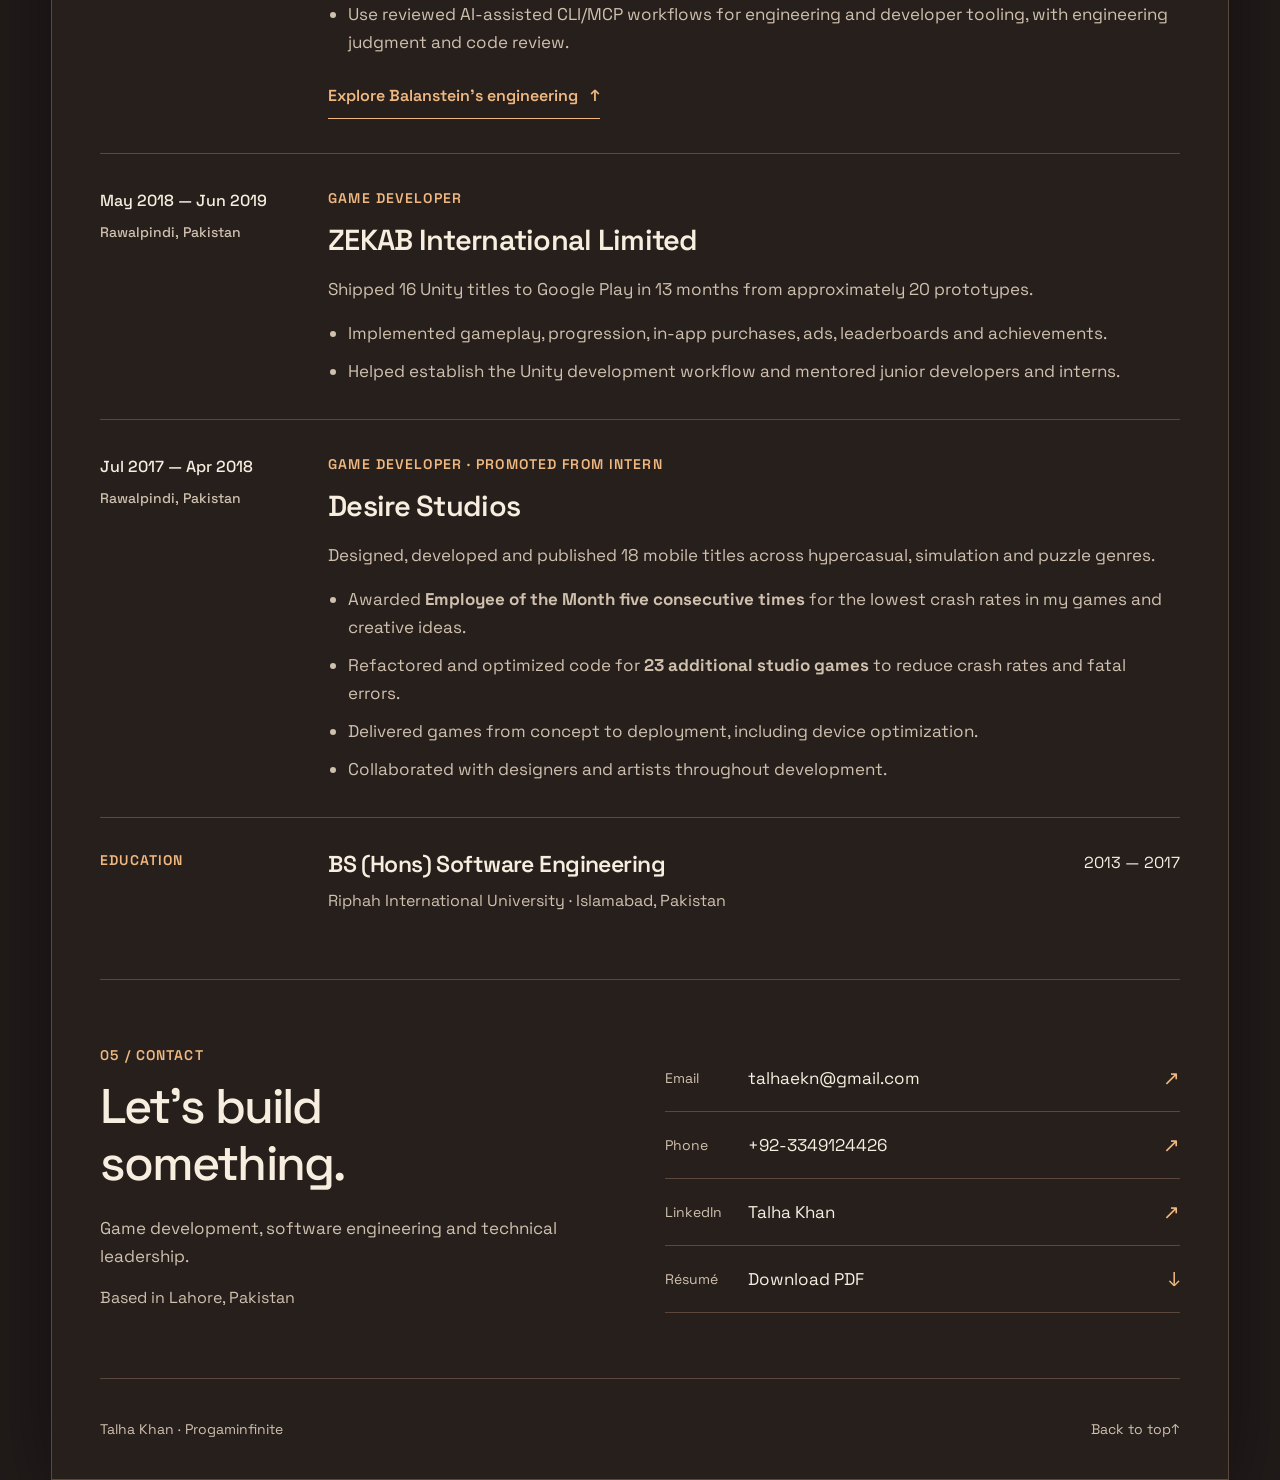
==== commit 0278ce7b: "Polish Balanstein artwork and technology tags" ====
--- a/index.html
+++ b/index.html
@@ -1,246 +1,246 @@
-<!doctype html>
-<html lang="en">
-<head>
-  <meta charset="utf-8">
-  <meta name="viewport" content="width=device-width, initial-scale=1">
-  <meta name="theme-color" content="#211b1a">
-  <meta name="description" content="Talha Khan, Senior Game Developer - Software Engineer in Lahore. Unity/C#, mobile games, gameplay systems, LiveOps and technical leadership.">
-  <meta property="og:title" content="Talha Khan | Game Development &amp; Software Engineering">
-  <meta property="og:description" content="From the first prototype to the store release. Unity/C# projects, published games and engineering experience.">
-  <meta property="og:type" content="website">
-  <meta property="og:url" content="https://spideyatwork03.github.io/progaminfinite/">
-  <meta name="twitter:card" content="summary">
-  <title>Talha Khan | Senior Game Developer - Software Engineer</title>
-  <link rel="canonical" href="https://spideyatwork03.github.io/progaminfinite/">
-  <link rel="icon" type="image/svg+xml" href="favicon.svg">
-  <link rel="preload" href="assets/fonts/space-grotesk-latin.woff2" as="font" type="font/woff2" crossorigin>
-  <link rel="stylesheet" href="style.css">
-  <script src="site.js" defer></script>
-</head>
-<body id="top">
-  <a class="skip-link" href="#work">Skip to work</a>
-  <div class="studio-backdrop" aria-hidden="true"><img src="assets/art/room-heroes.svg" alt="" width="1536" height="1024" fetchpriority="high"></div>
-  <header class="site-header">
-    <div class="header-inner wrap">
-      <a class="brand" href="#top"><span class="brand-mark" aria-hidden="true"></span>Talha Khan</a>
-      <nav class="desktop-nav" aria-label="Main navigation"><a href="#work">Work</a><a href="#expertise">Expertise</a><a href="#experience">Experience</a><a href="#contact">Contact</a></nav>
-      <button id="menu-toggle" class="menu-toggle" type="button" aria-expanded="false" aria-controls="mobile-nav" hidden>Menu <span aria-hidden="true">+</span></button>
-      <nav id="mobile-nav" class="mobile-nav" aria-label="Mobile navigation" hidden><a href="#work">Work</a><a href="#expertise">Expertise</a><a href="#experience">Experience</a><a href="#contact">Contact</a></nav>
-    </div>
-  </header>
-  <main>
-    <section class="hero wrap" id="intro" aria-labelledby="name">
-      <img class="mobile-studio" src="assets/art/room-heroes.svg" alt="A warm garage studio with dual monitors, an RGB keyboard, a gaming PC, a chair on a woven rug, books, Hot Wheels, Doom Slayer, DC and Marvel action figures on the top shelf, and framed game art." width="1536" height="1024">
-      <div class="hero-copy">
-        <p class="eyebrow">Game development / Lahore, Pakistan</p>
-        <h1 id="name">Talha Khan<span aria-hidden="true">.</span></h1>
-        <p class="headline">Senior Game Developer - Software Engineer</p>
-        <p class="hero-intro">I build games from the first playable prototype to the store release. Unity, C#, and the systems that keep a game running.</p>
-        <div class="hero-actions"><a class="button primary" href="#work">Explore my work <span aria-hidden="true">↓</span></a><a class="button" href="documents/Talha-Khan-Resume.pdf" download="Talha-Khan-Resume.pdf">Résumé <span class="file-type">PDF ↓</span></a></div>
-      </div>
-    </section>
-    <div class="content-shell wrap">
-      <section class="intro-strip" aria-label="Career overview">
-        <div><strong>9+</strong><span>years with Unity / C#</span></div>
-        <div><strong>30+</strong><span>published mobile titles</span></div>
-        <div><strong>100M+</strong><span>combined listing downloads*</span></div>
-        <p>*Across selected public games. Store listing figures, checked October 2026.</p>
-      </section>
-      <section class="section" id="work" aria-labelledby="work-title">
-        <div class="section-heading"><div><p class="eyebrow">01 / Selected work</p><h2 id="work-title">On the bench &amp; beyond.</h2></div><p>Physics, precision driving and cinematic shooters. A closer look at what I build.</p></div>
-        <article class="current-project" id="balanstein" aria-labelledby="balanstein-title">
-          <figure class="project-art"><img src="assets/art/balanstein-concept.webp" alt="Balanstein concept: a cart with fixed buckets and a box catches objects deflected by side poles, beneath rotating and moving obstacles." width="1672" height="941" loading="lazy"><figcaption>Concept illustration · Gameplay direction</figcaption></figure>
-          <div class="project-copy">
-            <p class="project-state"><span aria-hidden="true"></span>In development · Unreleased</p>
-            <h3 id="balanstein-title">Balanstein</h3>
-            <p>A happy-go-lucky, physics-based 2.5D arcade game. Move a cart left and right, catching falling objects in the boxes and buckets fixed on top.</p>
-            <p>Objects arrive from the left, right and middle. Poles at both corners deflect the side objects into a playfield full of moving central obstacles.</p>
-            <h4 class="mechanics">Boosters &amp; upgrades</h4>
-            <ul class="tags" aria-label="Balanstein focus"><li>Unity / C#</li><li>2.5D physics</li><li>F2P arcade</li><li>Mobile</li></ul>
-          </div>
-          <div class="case-study-links" aria-label="Balanstein case studies">
-            <a href="case-studies/balanstein-social-mode/"><span class="eyebrow">Gameplay &amp; authoring</span><strong>Social Mode</strong><span>Recorded physics, a live cart and the tools behind repeatable levels.</span><span class="case-link-label">Read the case study <span aria-hidden="true">↗</span></span></a>
-            <a href="case-studies/balanstein-online-services/"><span class="eyebrow">Services &amp; delivery</span><strong>Online services</strong><span>Player identity, cloud persistence, connectivity and tested Local, Weekly and Global leaderboards.</span><span class="case-link-label">Read the case study <span aria-hidden="true">↗</span></span></a>
-          </div>
-          <details class="engineering-notes">
-            <summary>Engineering &amp; production notes <span aria-hidden="true">+</span></summary>
-            <div class="notes-grid">
-              <div><h4>Gameplay &amp; authoring</h4><p>Full engineering ownership at Ajax Studios. Record-and-replay physics, live cart control, act/checkpoint orchestration, nine obstacle types and four cart structures. Eighteen custom inspectors, six editor windows and four property drawers support a content workflow of approximately 800 levels.</p></div>
-              <div><h4>Architecture &amp; physics</h4><p>A fixed-step clock, compressed versioned recordings, jointed-body playback and checkpoint snapshots. Unity/C# architecture uses capability interfaces, SOLID principles, shared timeline systems, refactoring and code review.</p></div>
-              <div><h4>Economy &amp; progression</h4><p>Game economies, resource sinks, progression, retention and replayability, with adaptive difficulty based on individual player performance and collision-timed object classification.</p></div>
-              <div><h4>UI, art &amp; localization</h4><p>Animated UI across varied aspect ratios, Addressables, VFX and character-animation collaboration with technical artists. Localization across 28 languages, including Arabic right-to-left layouts.</p></div>
-              <div><h4>Profiling &amp; device budgets</h4><p>CPU/GPU frame time, memory, garbage collection and rendering profiling against a 30–60 FPS target on devices with 3 GB RAM, using findings to guide optimization.</p></div>
-              <div><h4>Player accounts &amp; cloud persistence</h4><p>Anonymous, Unity Player Accounts, Facebook and Google Play Games authentication; linked identities, session restoration and conflict handling. Versioned cloud saves use optimistic write locks, local caching, controlled batching and event-driven pending synchronization.</p></div>
-              <div><h4>Leaderboards &amp; service UI</h4><p>Built and tested Local, Weekly and Global leaderboards. A shared data-source interface, fixed reusable row pool, cached row presentation and scroll-based pagination separate service access from UI.</p></div>
-              <div><h4>LiveOps &amp; monetization</h4><p>Firebase analytics, Remote Config, Firestore and FCM experience, local/push notification integration and service-cost modeling. AppLovin MAX, AdMob and Unity Ads mediation; IAPs, AppsFlyer and Adjust attribution; monetization analytics and A/B testing.</p></div>
-              <div><h4>Engineering process</h4><p>Forty-seven documented architecture decisions, injected service strategies, immutable result models and per-operation cancellation ownership. A controlled test batched 28 changes into one cloud write on flush.</p></div>
-              <div><h4>Production &amp; validation</h4><p>Real Android internal-track validation of authentication, saves, recovery and the Global leaderboard path. Studio delivery includes Android/iOS releases, internal, alpha and closed tests, automated Unity tests and CI/CD, alongside reviewed AI-assisted CLI/MCP workflows.</p></div>
-            </div>
-          </details>
-        </article>
-        <div class="project-pair">
-          <article class="project" id="park-my-ride" aria-labelledby="park-title">
-            <figure class="project-art"><img src="assets/art/park-my-ride-concept.webp" alt="Park My Ride concept illustration: a green muscle car outside a brick garage and precision parking course." width="1672" height="941" loading="lazy"><figcaption>Concept illustration</figcaption></figure>
-            <div class="project-copy"><p class="eyebrow">Vehicle simulation</p><h3 id="park-title">Park My Ride</h3><p>A parking game built around precision driving challenges, a realistic fuel system and ad integration.</p><p>Garage customization, cone courses and elevated parking challenges belong to this same project.</p><ul class="tags"><li>Precision driving</li><li>Fuel system</li><li>Ads</li></ul></div>
-            <div class="screenshot-gallery" aria-label="Park My Ride gameplay screenshots">
-              <p class="gallery-label">Gameplay screenshots</p>
-              <div class="gallery-grid">
-                <a href="assets/games/park-my-ride-garage.webp" data-gallery="park" data-caption="Park My Ride — garage and vehicle customization" aria-label="Open Park My Ride garage screenshot"><img src="assets/games/park-my-ride-garage.webp" alt="Green muscle car in the Park My Ride garage customization screen." width="1566" height="873" loading="lazy"><span>Garage</span></a>
-                <a href="assets/games/park-my-ride-parking-course.webp" data-gallery="park" data-caption="Park My Ride — precision parking course" aria-label="Open Park My Ride parking course screenshot"><img src="assets/games/park-my-ride-parking-course.webp" alt="White hatchback driving through a cone-marked parking course." width="1566" height="873" loading="lazy"><span>Parking course</span></a>
-                <a href="assets/games/park-my-ride-elevated-course.webp" data-gallery="park" data-caption="Park My Ride — elevated obstacle course" aria-label="Open Park My Ride elevated course screenshot"><img src="assets/games/park-my-ride-elevated-course.webp" alt="Pickup truck crossing wooden beams above blue shipping containers." width="2554" height="833" loading="lazy"><span>Elevated course</span></a>
-              </div>
-            </div>
-          </article>
-          <article class="project" id="third-war" aria-labelledby="third-war-title">
-            <figure class="project-art"><img src="assets/art/third-war-concept.webp" alt="Third War concept illustration: a sniper overlooking a mountainous, war-damaged settlement." width="1672" height="941" loading="lazy"><figcaption>Concept illustration</figcaption></figure>
-            <div class="project-copy"><p class="eyebrow">Story-based sniper shooter</p><h3 id="third-war-title">Third War</h3><p>A story-based shooter with bullet physics, cinematic camera work and slow-motion kill shots across war-torn missions.</p><p>Its focus is the relationship between a deliberate shot, the camera and the moment of impact.</p><ul class="tags"><li>Bullet physics</li><li>Cinematic cameras</li><li>Slow-motion shots</li></ul></div>
-          </article>
-        </div>
-        <div class="published-heading"><div><p class="eyebrow">Through release</p><h3>Published mobile games</h3></div><p>I built the first six titles in this collection from scratch, with complete engineering ownership through release. The collection also includes US Police Moto ATV Quad Bike.</p></div>
-        <div class="game-list">
-          <details class="game-row" id="modern-car-parking">
-            <summary>
-              <img src="assets/games/modern-car-parking-icon.webp" alt="" width="72" height="72" loading="lazy">
-              <span class="game-title"><strong>Modern Car Parking: Car Game</strong><span>Vehicle simulation · Android</span></span>
-              <span class="download-count">100M+<span>listing downloads</span></span>
-              <span class="expand-label">Details <span aria-hidden="true">+</span></span>
-            </summary>
-            <div class="game-detail">
-              <figure><img src="assets/games/modern-car-parking-listing.webp" alt="Modern Car Parking: Car Game — publisher's Google Play screenshot" loading="lazy"><figcaption>Published Google Play screenshot</figcaption></figure>
-              <div><p>Parking challenges and driving modes, with vehicle selection and garage customization.</p><p class="ownership">Built from scratch. Complete engineering ownership through release.</p>
-                <a class="text-link" href="https://play.google.com/store/apps/details?id=com.volcano.modrn.car.parking.d" target="_blank" rel="noopener noreferrer">View on Google Play <span aria-hidden="true">↗</span></a>
-              </div>
-            </div>
-          </details>
-          <details class="game-row" id="luxury-car-parking">
-            <summary>
-              <img src="assets/games/luxury-car-parking-icon.webp" alt="" width="72" height="72" loading="lazy">
-              <span class="game-title"><strong>Car Parking: Luxury Car Games</strong><span>Vehicle simulation · Android</span></span>
-              <span class="download-count">5M+<span>listing downloads</span></span>
-              <span class="expand-label">Details <span aria-hidden="true">+</span></span>
-            </summary>
-            <div class="game-detail">
-              <figure><img src="assets/games/luxury-car-parking-listing.webp" alt="Car Parking: Luxury Car Games — publisher's Google Play screenshot" loading="lazy"><figcaption>Published Google Play screenshot</figcaption></figure>
-              <div><p>Precision parking and driving challenges with a selection of customizable vehicles.</p><p class="ownership">Built from scratch. Complete engineering ownership through release.</p>
-                <a class="text-link" href="https://play.google.com/store/apps/details?id=com.ag.multi.storey.car.parkingmaster.symstudiogames" target="_blank" rel="noopener noreferrer">View on Google Play <span aria-hidden="true">↗</span></a>
-              </div>
-            </div>
-          </details>
-          <details class="game-row" id="wild-animal-hunting">
-            <summary>
-              <img src="assets/games/wild-animal-hunting-icon.webp" alt="" width="72" height="72" loading="lazy">
-              <span class="game-title"><strong>Real Wild Animal Hunting Games</strong><span>Action / shooter · Android</span></span>
-              <span class="download-count">1M+<span>listing downloads</span></span>
-              <span class="expand-label">Details <span aria-hidden="true">+</span></span>
-            </summary>
-            <div class="game-detail">
-              <figure><img src="assets/games/wild-animal-hunting-listing.webp" alt="Real Wild Animal Hunting Games — publisher's Google Play screenshot" loading="lazy"><figcaption>Published Google Play screenshot</figcaption></figure>
-              <div><p>A first-person hunting game set across outdoor environments.</p><p class="ownership">Built from scratch. Complete engineering ownership through release.</p>
-                <a class="text-link" href="https://play.google.com/store/apps/details?id=com.ksgames.hunting.jungle.animals.deerhunt.game" target="_blank" rel="noopener noreferrer">View on Google Play <span aria-hidden="true">↗</span></a>
-              </div>
-            </div>
-          </details>
-          <details class="game-row" id="car-parking-multiplayer">
-            <summary>
-              <img src="assets/games/car-parking-multiplayer-icon.webp" alt="" width="72" height="72" loading="lazy">
-              <span class="game-title"><strong>Car Parking Multiplayer Games</strong><span>Vehicle simulation · Android</span></span>
-              <span class="download-count">1M+<span>listing downloads</span></span>
-              <span class="expand-label">Details <span aria-hidden="true">+</span></span>
-            </summary>
-            <div class="game-detail">
-              <figure><img src="assets/games/car-parking-multiplayer-listing.webp" alt="Car Parking Multiplayer Games — publisher's Google Play screenshot" loading="lazy"><figcaption>Published Google Play screenshot</figcaption></figure>
-              <div><p>Parking and driving challenges with multiple vehicles and game modes.</p><p class="ownership">Built from scratch. Complete engineering ownership through release.</p>
-                <a class="text-link" href="https://play.google.com/store/apps/details?id=com.ag.smart.multilevel.luxury.car.parker" target="_blank" rel="noopener noreferrer">View on Google Play <span aria-hidden="true">↗</span></a>
-              </div>
-            </div>
-          </details>
-          <details class="game-row" id="destroy-the-house">
-            <summary>
-              <img src="assets/games/destroy-the-house-icon.webp" alt="" width="72" height="72" loading="lazy">
-              <span class="game-title"><strong>Destroy the House – Home Game</strong><span>Action · Android</span></span>
-              <span class="download-count">1M+<span>listing downloads</span></span>
-              <span class="expand-label">Details <span aria-hidden="true">+</span></span>
-            </summary>
-            <div class="game-detail">
-              <figure><img src="assets/games/destroy-the-house-listing.webp" alt="Destroy the House – Home Game — publisher's Google Play screenshot" loading="lazy"><figcaption>Published Google Play screenshot</figcaption></figure>
-              <div><p>A first-person destruction game built around shooting and breaking room interiors.</p><p class="ownership">Built from scratch. Complete engineering ownership through release.</p>
-                <a class="text-link" href="https://play.google.com/store/apps/details?id=com.alpha.smashhome.destroy.houseinteriors.apps" target="_blank" rel="noopener noreferrer">View on Google Play <span aria-hidden="true">↗</span></a>
-              </div>
-            </div>
-          </details>
-          <details class="game-row" id="army-truck-driving">
-            <summary>
-              <img src="assets/games/army-truck-driving-icon.webp" alt="" width="72" height="72" loading="lazy">
-              <span class="game-title"><strong>US Army Truck Driving</strong><span>Vehicle simulation · Android</span></span>
-              <span class="download-count">100K+<span>listing downloads</span></span>
-              <span class="expand-label">Details <span aria-hidden="true">+</span></span>
-            </summary>
-            <div class="game-detail">
-              <figure><img src="assets/games/army-truck-driving-listing.webp" alt="US Army Truck Driving — publisher's Google Play screenshot" loading="lazy"><figcaption>Published Google Play screenshot</figcaption></figure>
-              <div><p>Military vehicle transport and cargo-driving missions on city and off-road routes.</p><p class="ownership">Built from scratch. Complete engineering ownership through release.</p>
-                <a class="text-link" href="https://play.google.com/store/apps/details?id=com.ags.usarmytruck.driving.transport.cargo.offroadgames" target="_blank" rel="noopener noreferrer">View on Google Play <span aria-hidden="true">↗</span></a>
-              </div>
-            </div>
-          </details>
-          <details class="game-row" id="police-atv-quad-bike">
-            <summary>
-              <img src="assets/games/police-atv-quad-bike-icon.webp" alt="" width="72" height="72" loading="lazy">
-              <span class="game-title"><strong>US Police Moto ATV Quad Bike</strong><span>Vehicle simulation · Android</span></span>
-              <span class="download-count">100K+<span>listing downloads</span></span>
-              <span class="expand-label">Details <span aria-hidden="true">+</span></span>
-            </summary>
-            <div class="game-detail">
-              <figure><img src="assets/games/police-atv-quad-bike-listing.webp" alt="US Police Moto ATV Quad Bike — publisher's Google Play screenshot" loading="lazy"><figcaption>Published Google Play screenshot</figcaption></figure>
-              <div><p>Police quad-bike, car and transport-truck missions with parking challenges and vehicle unlocks.</p>
-                <a class="text-link" href="https://play.google.com/store/apps/details?id=com.alpha.atv.police.bike.transport.free.games" target="_blank" rel="noopener noreferrer">View on Google Play <span aria-hidden="true">↗</span></a>
-              </div>
-            </div>
-          </details>
-        </div>
-        <p class="source-note">Downloads are public Google Play listing figures checked on 10 October 2026. Images in these entries are publisher-supplied listing screenshots.</p>
-      </section>
-      <section class="section" id="about" aria-labelledby="about-title">
-        <div class="section-heading"><div><p class="eyebrow">02 / Approach</p><h2 id="about-title">From prototype to production.</h2></div></div>
-        <div class="about-layout"><p class="about-lead">I’m a game developer and software engineer based in Lahore. I build gameplay systems, designer tools and online-service architecture, alongside optimization, F2P economies, LiveOps, DevOps, testing and Android/iOS delivery.</p><div><p>I stay hands-on with implementation, debugging and code quality while leading teams and collaborating with designers, artists and QA.</p><p>My experience covers vehicle simulation, physics arcade, hypercasual, puzzle and action/shooter games, across free-to-play and live-service models.</p></div></div>
-      </section>
-      <section class="section" id="expertise" aria-labelledby="expertise-title">
-        <div class="section-heading"><div><p class="eyebrow">03 / Engineering toolkit</p><h2 id="expertise-title">The systems behind the game.</h2></div><p>Gameplay is the starting point. Tools, services, testing and a dependable release pipeline bring it together.</p></div>
-        <div class="skills-intro"><p>Unity / C# at the core.<br>Full lifecycle engineering around it.</p><button class="text-link" id="skills-toggle" type="button" aria-expanded="false" hidden>Expand all skills <span aria-hidden="true">+</span></button></div>
-        <div class="skills-grid">
-            <details class="skill-row"><summary><span class="skill-number">01</span><h3>Unity &amp; gameplay</h3><span aria-hidden="true">+</span></summary><p>Unity 2D/3D, C#, gameplay architecture, record-and-replay physics, fixed-step timelines, ScriptableObjects, custom controllers, Input System/EnhancedTouch, Unity Splines, Unity Mathematics, Blend Trees, object pooling, save/load systems, prototyping and Netcode.</p></details>
-            <details class="skill-row"><summary><span class="skill-number">02</span><h3>Software engineering</h3><span aria-hidden="true">+</span></summary><p>OOP, SOLID, clean architecture, facade/strategy/observer patterns, data structures and algorithms, async/await, constructor injection, immutable results, cancellation ownership, binary serialization/Deflate, refactoring and code review.</p></details>
-            <details class="skill-row"><summary><span class="skill-number">03</span><h3>Graphics &amp; animation</h3><span aria-hidden="true">+</span></summary><p>URP/HDRP, Shader Graph, HLSL, particle systems, post-processing, VFX, character animation and technical-artist collaboration.</p></details>
-            <details class="skill-row"><summary><span class="skill-number">04</span><h3>UI &amp; localization</h3><span aria-hidden="true">+</span></summary><p>uGUI, pixel-perfect animated UI, Canvas and Sprite Atlas optimization, multiple aspect ratios, localization, Arabic right-to-left layouts, virtualized lists and cached row presentation.</p></details>
-            <details class="skill-row"><summary><span class="skill-number">05</span><h3>Profiling &amp; diagnostics</h3><span aria-hidden="true">+</span></summary><p>Unity Profiler, CPU/GPU and on-device profiling, frame time/FPS, memory management, garbage-collection and draw-call reduction, Android logcat and device debugging.</p></details>
-            <details class="skill-row"><summary><span class="skill-number">06</span><h3>Testing &amp; QA</h3><span aria-hidden="true">+</span></summary><p>Unity Test Framework, automated tests, internal, alpha and closed testing, cross-platform device validation, bug tracking and pre-release QA.</p></details>
-            <details class="skill-row"><summary><span class="skill-number">07</span><h3>LiveOps &amp; backend</h3><span aria-hidden="true">+</span></summary><p>Unity Gaming Services: Authentication, Cloud Save, Cloud Code, Leaderboards, Analytics and Remote Config. Account linking, session restoration, write-lock concurrency, local caching and event-driven synchronization. Firebase: Authentication, Firestore, FCM, Analytics and Remote Config. Unity Mobile Notifications and REST APIs.</p></details>
-            <details class="skill-row"><summary><span class="skill-number">08</span><h3>F2P economies</h3><span aria-hidden="true">+</span></summary><p>Economy design, resource sinks, progression, retention, replayability, adaptive difficulty, game business models, monetization analytics and A/B testing.</p></details>
-            <details class="skill-row"><summary><span class="skill-number">09</span><h3>Monetization &amp; attribution</h3><span aria-hidden="true">+</span></summary><p>AppLovin MAX, AdMob, Unity Ads, ad mediation and SDK integration, in-app purchases, AppsFlyer and Adjust.</p></details>
-            <details class="skill-row"><summary><span class="skill-number">10</span><h3>Release &amp; DevOps</h3><span aria-hidden="true">+</span></summary><p>Android/iOS, Google Play and App Store delivery, IL2CPP/ARM64, Xcode, Android Studio, Google Play Games/Gradle integration, CI/CD, Unity Cloud Build, Git, Addressables, AssetBundles, IMGUI/UI Toolkit editors, custom inspectors, property drawers and hierarchy automation.</p></details>
-            <details class="skill-row"><summary><span class="skill-number">11</span><h3>Supporting languages &amp; AI tooling</h3><span aria-hidden="true">+</span></summary><p>C++, Python, Java and JavaScript. Claude Code, Unity MCP, Cursor, Codex and CLI/MCP workflows, with engineering judgment and code review.</p></details>
-            <details class="skill-row"><summary><span class="skill-number">12</span><h3>Leadership &amp; production</h3><span aria-hidden="true">+</span></summary><p>Hiring, mentoring, technical guidance, Agile and sprint planning, code review, and collaboration with designers, artists and QA.</p></details>
-        </div>
-      </section>
-      <section class="section" id="experience" aria-labelledby="experience-title">
-        <div class="section-heading"><div><p class="eyebrow">04 / Experience</p><h2 id="experience-title">A career close to the code.</h2></div><p>Growing from an intern to a technical team lead, while staying hands-on.</p></div>
-        <div class="timeline">
-          <article class="job"><div class="job-date">Aug 2019 — Present<span>Lahore, Pakistan</span></div><div class="job-content"><p class="eyebrow">Technical Team Lead</p><h3>Ajax Studios</h3><p class="career-path">Junior → Senior → Development Lead → Technical Team Lead</p><p>Lead the engineering of Balanstein, an active, unreleased physics-based F2P arcade project, with full ownership from scratch through current production.</p><ul><li>Designed and implemented Balanstein’s record-and-replay physics, designer tooling and online-services architecture, documenting 47 architecture decisions.</li><li>Built and tested Local, Weekly and Global leaderboards, and implemented four-provider account linking and cloud persistence.</li><li>Grew the team from 1 to 8 through hiring, training and mentoring, while remaining hands-on with architecture, implementation, debugging and code quality.</li><li>Guide Android/iOS builds and store releases across studio projects, working with QA on internal, alpha and closed testing, automated Unity tests and CI/CD.</li><li>Use reviewed AI-assisted CLI/MCP workflows for engineering and developer tooling, with engineering judgment and code review.</li></ul><a class="text-link" href="#balanstein">Explore Balanstein’s engineering <span aria-hidden="true">↑</span></a></div></article>
-          <article class="job"><div class="job-date">May 2018 — Jun 2019<span>Rawalpindi, Pakistan</span></div><div class="job-content"><p class="eyebrow">Game Developer</p><h3>ZEKAB International Limited</h3><p>Shipped 16 Unity titles to Google Play in 13 months from approximately 20 prototypes.</p><ul><li>Implemented gameplay, progression, in-app purchases, ads, leaderboards and achievements.</li><li>Helped establish the Unity development workflow and mentored junior developers and interns.</li></ul></div></article>
-          <article class="job"><div class="job-date">Jul 2017 — Apr 2018<span>Rawalpindi, Pakistan</span></div><div class="job-content"><p class="eyebrow">Game Developer · Promoted from Intern</p><h3>Desire Studios</h3><p>Designed, developed and published 18 mobile titles across hypercasual, simulation and puzzle genres.</p><ul><li>Awarded <strong>Employee of the Month five consecutive times</strong> for the lowest crash rates in my games and creative ideas.</li><li>Refactored and optimized code for <strong>23 additional studio games</strong> to reduce crash rates and fatal errors.</li><li>Delivered games from concept to deployment, including device optimization.</li><li>Collaborated with designers and artists throughout development.</li></ul></div></article>
-        </div>
-        <div class="education"><p class="eyebrow">Education</p><div><h3>BS (Hons) Software Engineering</h3><p>Riphah International University · Islamabad, Pakistan</p></div><span>2013 — 2017</span></div>
-      </section>
-      <section class="section contact" id="contact" aria-labelledby="contact-title">
-        <div><p class="eyebrow">05 / Contact</p><h2 id="contact-title">Let’s build something.</h2><p>Game development, software engineering and technical leadership.</p><p class="location">Based in Lahore, Pakistan</p></div>
-        <div class="contact-links"><a href="mailto:talhaekn@gmail.com"><span>Email</span>talhaekn@gmail.com <span aria-hidden="true">↗</span></a><a href="tel:+923349124426"><span>Phone</span>+92-3349124426 <span aria-hidden="true">↗</span></a><a href="https://linkedin.com/in/talha-khan-niazi-49a009159" target="_blank" rel="noopener noreferrer"><span>LinkedIn</span>Talha Khan <span aria-hidden="true">↗</span></a><a href="documents/Talha-Khan-Resume.pdf" download="Talha-Khan-Resume.pdf"><span>Résumé</span>Download PDF <span aria-hidden="true">↓</span></a></div>
-      </section>
-      <footer class="site-footer"><span>Talha Khan · Progaminfinite</span><a href="#top">Back to top <span aria-hidden="true">↑</span></a></footer>
-    </div>
-  </main>
-  <dialog class="image-dialog" id="image-dialog" aria-labelledby="image-caption">
-    <div class="dialog-toolbar"><p id="image-caption">Park My Ride screenshots</p><button class="dialog-close" type="button" aria-label="Close image viewer">Close <span aria-hidden="true">×</span></button></div>
-    <div class="dialog-image-wrap"><img id="dialog-image" alt=""></div>
-    <div class="dialog-controls"><button type="button" id="gallery-previous">← Previous</button><span id="gallery-position" aria-live="polite"></span><button type="button" id="gallery-next">Next →</button></div>
-  </dialog>
-</body>
-</html>
+<!doctype html>
+<html lang="en">
+<head>
+  <meta charset="utf-8">
+  <meta name="viewport" content="width=device-width, initial-scale=1">
+  <meta name="theme-color" content="#211b1a">
+  <meta name="description" content="Talha Khan, Senior Game Developer - Software Engineer in Lahore. Unity/C#, mobile games, gameplay systems, LiveOps and technical leadership.">
+  <meta property="og:title" content="Talha Khan | Game Development &amp; Software Engineering">
+  <meta property="og:description" content="From the first prototype to the store release. Unity/C# projects, published games and engineering experience.">
+  <meta property="og:type" content="website">
+  <meta property="og:url" content="https://spideyatwork03.github.io/progaminfinite/">
+  <meta name="twitter:card" content="summary">
+  <title>Talha Khan | Senior Game Developer - Software Engineer</title>
+  <link rel="canonical" href="https://spideyatwork03.github.io/progaminfinite/">
+  <link rel="icon" type="image/svg+xml" href="favicon.svg">
+  <link rel="preload" href="assets/fonts/space-grotesk-latin.woff2" as="font" type="font/woff2" crossorigin>
+  <link rel="stylesheet" href="style.css">
+  <script src="site.js" defer></script>
+</head>
+<body id="top">
+  <a class="skip-link" href="#work">Skip to work</a>
+  <div class="studio-backdrop" aria-hidden="true"><img src="assets/art/room-heroes.svg" alt="" width="1536" height="1024" fetchpriority="high"></div>
+  <header class="site-header">
+    <div class="header-inner wrap">
+      <a class="brand" href="#top"><span class="brand-mark" aria-hidden="true"></span>Talha Khan</a>
+      <nav class="desktop-nav" aria-label="Main navigation"><a href="#work">Work</a><a href="#expertise">Expertise</a><a href="#experience">Experience</a><a href="#contact">Contact</a></nav>
+      <button id="menu-toggle" class="menu-toggle" type="button" aria-expanded="false" aria-controls="mobile-nav" hidden>Menu <span aria-hidden="true">+</span></button>
+      <nav id="mobile-nav" class="mobile-nav" aria-label="Mobile navigation" hidden><a href="#work">Work</a><a href="#expertise">Expertise</a><a href="#experience">Experience</a><a href="#contact">Contact</a></nav>
+    </div>
+  </header>
+  <main>
+    <section class="hero wrap" id="intro" aria-labelledby="name">
+      <img class="mobile-studio" src="assets/art/room-heroes.svg" alt="A warm garage studio with dual monitors, an RGB keyboard, a gaming PC, a chair on a woven rug, books, Hot Wheels, Doom Slayer, DC and Marvel action figures on the top shelf, and framed game art." width="1536" height="1024">
+      <div class="hero-copy">
+        <p class="eyebrow">Game development / Lahore, Pakistan</p>
+        <h1 id="name">Talha Khan<span aria-hidden="true">.</span></h1>
+        <p class="headline">Senior Game Developer - Software Engineer</p>
+        <p class="hero-intro">I build games from the first playable prototype to the store release. Unity, C#, and the systems that keep a game running.</p>
+        <div class="hero-actions"><a class="button primary" href="#work">Explore my work <span aria-hidden="true">↓</span></a><a class="button" href="documents/Talha-Khan-Resume.pdf" download="Talha-Khan-Resume.pdf">Résumé <span class="file-type">PDF ↓</span></a></div>
+      </div>
+    </section>
+    <div class="content-shell wrap">
+      <section class="intro-strip" aria-label="Career overview">
+        <div><strong>9+</strong><span>years with Unity / C#</span></div>
+        <div><strong>30+</strong><span>published mobile titles</span></div>
+        <div><strong>100M+</strong><span>combined listing downloads*</span></div>
+        <p>*Across selected public games. Store listing figures, checked October 2026.</p>
+      </section>
+      <section class="section" id="work" aria-labelledby="work-title">
+        <div class="section-heading"><div><p class="eyebrow">01 / Selected work</p><h2 id="work-title">On the bench &amp; beyond.</h2></div><p>Physics, precision driving and cinematic shooters. A closer look at what I build.</p></div>
+        <article class="current-project" id="balanstein" aria-labelledby="balanstein-title">
+          <figure class="project-art"><img src="assets/art/balanstein-playfield-v2.webp" alt="Balanstein concept: a cart with fixed buckets and a box catches objects deflected by side poles, beneath rotating and moving obstacles." width="1672" height="941" loading="lazy"><figcaption>Concept illustration · Gameplay direction</figcaption></figure>
+          <div class="project-copy">
+            <p class="project-state"><span aria-hidden="true"></span>In development · Unreleased</p>
+            <h3 id="balanstein-title">Balanstein</h3>
+            <p>A happy-go-lucky, physics-based 2.5D arcade game. Move a cart left and right, catching falling objects in the boxes and buckets fixed on top.</p>
+            <p>Objects arrive from the left, right and middle. Poles at both corners deflect the side objects into a playfield full of moving central obstacles.</p>
+            <h4 class="mechanics">Boosters &amp; upgrades</h4>
+          </div>
+          <div class="project-focus" aria-labelledby="balanstein-focus-title"><p class="eyebrow" id="balanstein-focus-title">Technology &amp; systems</p><ul class="tags" aria-label="Balanstein focus"><li>Unity / C#</li><li>2.5D physics</li><li>Deterministic physics replay</li><li>Fixed-step simulation</li><li>Editor tooling</li><li>SOLID architecture</li><li>UGS</li><li>Authentication</li><li>Cloud Save</li><li>Leaderboards</li><li>Firebase</li><li>LiveOps</li><li>F2P economy</li><li>Localization</li><li>Mobile</li><li>Performance profiling</li></ul></div>
+          <div class="case-study-links" aria-label="Balanstein case studies">
+            <a href="case-studies/balanstein-social-mode/"><img class="case-link-art" src="assets/art/balanstein-replay-concept.webp" alt="" width="1672" height="941" loading="lazy"><span class="eyebrow">Gameplay &amp; authoring</span><strong>Social Mode</strong><span>Recorded physics, a live cart and the tools behind repeatable levels.</span><span class="case-link-label">Read the case study <span aria-hidden="true">↗</span></span></a>
+            <a href="case-studies/balanstein-online-services/"><img class="case-link-art" src="assets/art/balanstein-services-concept.webp" alt="" width="1672" height="941" loading="lazy"><span class="eyebrow">Services &amp; delivery</span><strong>Online services</strong><span>Player identity, cloud persistence, connectivity and tested Local, Weekly and Global leaderboards.</span><span class="case-link-label">Read the case study <span aria-hidden="true">↗</span></span></a>
+          </div>
+          <details class="engineering-notes">
+            <summary>Engineering &amp; production notes <span aria-hidden="true">+</span></summary>
+            <div class="notes-grid">
+              <div><h4>Gameplay &amp; authoring</h4><p>Full engineering ownership at Ajax Studios. Record-and-replay physics, live cart control, act/checkpoint orchestration, nine obstacle types and four cart structures. Eighteen custom inspectors, six editor windows and four property drawers support a content workflow of approximately 800 levels.</p></div>
+              <div><h4>Architecture &amp; physics</h4><p>A fixed-step clock, compressed versioned recordings, jointed-body playback and checkpoint snapshots. Unity/C# architecture uses capability interfaces, SOLID principles, shared timeline systems, refactoring and code review.</p></div>
+              <div><h4>Economy &amp; progression</h4><p>Game economies, resource sinks, progression, retention and replayability, with adaptive difficulty based on individual player performance and collision-timed object classification.</p></div>
+              <div><h4>UI, art &amp; localization</h4><p>Animated UI across varied aspect ratios, Addressables, VFX and character-animation collaboration with technical artists. Localization across 28 languages, including Arabic right-to-left layouts.</p></div>
+              <div><h4>Profiling &amp; device budgets</h4><p>CPU/GPU frame time, memory, garbage collection and rendering profiling against a 30–60 FPS target on devices with 3 GB RAM, using findings to guide optimization.</p></div>
+              <div><h4>Player accounts &amp; cloud persistence</h4><p>Anonymous, Unity Player Accounts, Facebook and Google Play Games authentication; linked identities, session restoration and conflict handling. Versioned cloud saves use optimistic write locks, local caching, controlled batching and event-driven pending synchronization.</p></div>
+              <div><h4>Leaderboards &amp; service UI</h4><p>Built and tested Local, Weekly and Global leaderboards. A shared data-source interface, fixed reusable row pool, cached row presentation and scroll-based pagination separate service access from UI.</p></div>
+              <div><h4>LiveOps &amp; monetization</h4><p>Firebase analytics, Remote Config, Firestore and FCM experience, local/push notification integration and service-cost modeling. AppLovin MAX, AdMob and Unity Ads mediation; IAPs, AppsFlyer and Adjust attribution; monetization analytics and A/B testing.</p></div>
+              <div><h4>Engineering process</h4><p>Forty-seven documented architecture decisions, injected service strategies, immutable result models and per-operation cancellation ownership. A controlled test batched 28 changes into one cloud write on flush.</p></div>
+              <div><h4>Production &amp; validation</h4><p>Real Android internal-track validation of authentication, saves, recovery and the Global leaderboard path. Studio delivery includes Android/iOS releases, internal, alpha and closed tests, automated Unity tests and CI/CD, alongside reviewed AI-assisted CLI/MCP workflows.</p></div>
+            </div>
+          </details>
+        </article>
+        <div class="project-pair">
+          <article class="project" id="park-my-ride" aria-labelledby="park-title">
+            <figure class="project-art"><img src="assets/art/park-my-ride-concept.webp" alt="Park My Ride concept illustration: a green muscle car outside a brick garage and precision parking course." width="1672" height="941" loading="lazy"><figcaption>Concept illustration</figcaption></figure>
+            <div class="project-copy"><p class="eyebrow">Vehicle simulation</p><h3 id="park-title">Park My Ride</h3><p>A parking game built around precision driving challenges, a realistic fuel system and ad integration.</p><p>Garage customization, cone courses and elevated parking challenges belong to this same project.</p><ul class="tags"><li>Precision driving</li><li>Fuel system</li><li>Ads</li></ul></div>
+            <div class="screenshot-gallery" aria-label="Park My Ride gameplay screenshots">
+              <p class="gallery-label">Gameplay screenshots</p>
+              <div class="gallery-grid">
+                <a href="assets/games/park-my-ride-garage.webp" data-gallery="park" data-caption="Park My Ride — garage and vehicle customization" aria-label="Open Park My Ride garage screenshot"><img src="assets/games/park-my-ride-garage.webp" alt="Green muscle car in the Park My Ride garage customization screen." width="1566" height="873" loading="lazy"><span>Garage</span></a>
+                <a href="assets/games/park-my-ride-parking-course.webp" data-gallery="park" data-caption="Park My Ride — precision parking course" aria-label="Open Park My Ride parking course screenshot"><img src="assets/games/park-my-ride-parking-course.webp" alt="White hatchback driving through a cone-marked parking course." width="1566" height="873" loading="lazy"><span>Parking course</span></a>
+                <a href="assets/games/park-my-ride-elevated-course.webp" data-gallery="park" data-caption="Park My Ride — elevated obstacle course" aria-label="Open Park My Ride elevated course screenshot"><img src="assets/games/park-my-ride-elevated-course.webp" alt="Pickup truck crossing wooden beams above blue shipping containers." width="2554" height="833" loading="lazy"><span>Elevated course</span></a>
+              </div>
+            </div>
+          </article>
+          <article class="project" id="third-war" aria-labelledby="third-war-title">
+            <figure class="project-art"><img src="assets/art/third-war-concept.webp" alt="Third War concept illustration: a sniper overlooking a mountainous, war-damaged settlement." width="1672" height="941" loading="lazy"><figcaption>Concept illustration</figcaption></figure>
+            <div class="project-copy"><p class="eyebrow">Story-based sniper shooter</p><h3 id="third-war-title">Third War</h3><p>A story-based shooter with bullet physics, cinematic camera work and slow-motion kill shots across war-torn missions.</p><p>Its focus is the relationship between a deliberate shot, the camera and the moment of impact.</p><ul class="tags"><li>Bullet physics</li><li>Cinematic cameras</li><li>Slow-motion shots</li></ul></div>
+          </article>
+        </div>
+        <div class="published-heading"><div><p class="eyebrow">Through release</p><h3>Published mobile games</h3></div><p>I built the first six titles in this collection from scratch, with complete engineering ownership through release. The collection also includes US Police Moto ATV Quad Bike.</p></div>
+        <div class="game-list">
+          <details class="game-row" id="modern-car-parking">
+            <summary>
+              <img src="assets/games/modern-car-parking-icon.webp" alt="" width="72" height="72" loading="lazy">
+              <span class="game-title"><strong>Modern Car Parking: Car Game</strong><span>Vehicle simulation · Android</span></span>
+              <span class="download-count">100M+<span>listing downloads</span></span>
+              <span class="expand-label">Details <span aria-hidden="true">+</span></span>
+            </summary>
+            <div class="game-detail">
+              <figure><img src="assets/games/modern-car-parking-listing.webp" alt="Modern Car Parking: Car Game — publisher's Google Play screenshot" loading="lazy"><figcaption>Published Google Play screenshot</figcaption></figure>
+              <div><p>Parking challenges and driving modes, with vehicle selection and garage customization.</p><p class="ownership">Built from scratch. Complete engineering ownership through release.</p>
+                <a class="text-link" href="https://play.google.com/store/apps/details?id=com.volcano.modrn.car.parking.d" target="_blank" rel="noopener noreferrer">View on Google Play <span aria-hidden="true">↗</span></a>
+              </div>
+            </div>
+          </details>
+          <details class="game-row" id="luxury-car-parking">
+            <summary>
+              <img src="assets/games/luxury-car-parking-icon.webp" alt="" width="72" height="72" loading="lazy">
+              <span class="game-title"><strong>Car Parking: Luxury Car Games</strong><span>Vehicle simulation · Android</span></span>
+              <span class="download-count">5M+<span>listing downloads</span></span>
+              <span class="expand-label">Details <span aria-hidden="true">+</span></span>
+            </summary>
+            <div class="game-detail">
+              <figure><img src="assets/games/luxury-car-parking-listing.webp" alt="Car Parking: Luxury Car Games — publisher's Google Play screenshot" loading="lazy"><figcaption>Published Google Play screenshot</figcaption></figure>
+              <div><p>Precision parking and driving challenges with a selection of customizable vehicles.</p><p class="ownership">Built from scratch. Complete engineering ownership through release.</p>
+                <a class="text-link" href="https://play.google.com/store/apps/details?id=com.ag.multi.storey.car.parkingmaster.symstudiogames" target="_blank" rel="noopener noreferrer">View on Google Play <span aria-hidden="true">↗</span></a>
+              </div>
+            </div>
+          </details>
+          <details class="game-row" id="wild-animal-hunting">
+            <summary>
+              <img src="assets/games/wild-animal-hunting-icon.webp" alt="" width="72" height="72" loading="lazy">
+              <span class="game-title"><strong>Real Wild Animal Hunting Games</strong><span>Action / shooter · Android</span></span>
+              <span class="download-count">1M+<span>listing downloads</span></span>
+              <span class="expand-label">Details <span aria-hidden="true">+</span></span>
+            </summary>
+            <div class="game-detail">
+              <figure><img src="assets/games/wild-animal-hunting-listing.webp" alt="Real Wild Animal Hunting Games — publisher's Google Play screenshot" loading="lazy"><figcaption>Published Google Play screenshot</figcaption></figure>
+              <div><p>A first-person hunting game set across outdoor environments.</p><p class="ownership">Built from scratch. Complete engineering ownership through release.</p>
+                <a class="text-link" href="https://play.google.com/store/apps/details?id=com.ksgames.hunting.jungle.animals.deerhunt.game" target="_blank" rel="noopener noreferrer">View on Google Play <span aria-hidden="true">↗</span></a>
+              </div>
+            </div>
+          </details>
+          <details class="game-row" id="car-parking-multiplayer">
+            <summary>
+              <img src="assets/games/car-parking-multiplayer-icon.webp" alt="" width="72" height="72" loading="lazy">
+              <span class="game-title"><strong>Car Parking Multiplayer Games</strong><span>Vehicle simulation · Android</span></span>
+              <span class="download-count">1M+<span>listing downloads</span></span>
+              <span class="expand-label">Details <span aria-hidden="true">+</span></span>
+            </summary>
+            <div class="game-detail">
+              <figure><img src="assets/games/car-parking-multiplayer-listing.webp" alt="Car Parking Multiplayer Games — publisher's Google Play screenshot" loading="lazy"><figcaption>Published Google Play screenshot</figcaption></figure>
+              <div><p>Parking and driving challenges with multiple vehicles and game modes.</p><p class="ownership">Built from scratch. Complete engineering ownership through release.</p>
+                <a class="text-link" href="https://play.google.com/store/apps/details?id=com.ag.smart.multilevel.luxury.car.parker" target="_blank" rel="noopener noreferrer">View on Google Play <span aria-hidden="true">↗</span></a>
+              </div>
+            </div>
+          </details>
+          <details class="game-row" id="destroy-the-house">
+            <summary>
+              <img src="assets/games/destroy-the-house-icon.webp" alt="" width="72" height="72" loading="lazy">
+              <span class="game-title"><strong>Destroy the House – Home Game</strong><span>Action · Android</span></span>
+              <span class="download-count">1M+<span>listing downloads</span></span>
+              <span class="expand-label">Details <span aria-hidden="true">+</span></span>
+            </summary>
+            <div class="game-detail">
+              <figure><img src="assets/games/destroy-the-house-listing.webp" alt="Destroy the House – Home Game — publisher's Google Play screenshot" loading="lazy"><figcaption>Published Google Play screenshot</figcaption></figure>
+              <div><p>A first-person destruction game built around shooting and breaking room interiors.</p><p class="ownership">Built from scratch. Complete engineering ownership through release.</p>
+                <a class="text-link" href="https://play.google.com/store/apps/details?id=com.alpha.smashhome.destroy.houseinteriors.apps" target="_blank" rel="noopener noreferrer">View on Google Play <span aria-hidden="true">↗</span></a>
+              </div>
+            </div>
+          </details>
+          <details class="game-row" id="army-truck-driving">
+            <summary>
+              <img src="assets/games/army-truck-driving-icon.webp" alt="" width="72" height="72" loading="lazy">
+              <span class="game-title"><strong>US Army Truck Driving</strong><span>Vehicle simulation · Android</span></span>
+              <span class="download-count">100K+<span>listing downloads</span></span>
+              <span class="expand-label">Details <span aria-hidden="true">+</span></span>
+            </summary>
+            <div class="game-detail">
+              <figure><img src="assets/games/army-truck-driving-listing.webp" alt="US Army Truck Driving — publisher's Google Play screenshot" loading="lazy"><figcaption>Published Google Play screenshot</figcaption></figure>
+              <div><p>Military vehicle transport and cargo-driving missions on city and off-road routes.</p><p class="ownership">Built from scratch. Complete engineering ownership through release.</p>
+                <a class="text-link" href="https://play.google.com/store/apps/details?id=com.ags.usarmytruck.driving.transport.cargo.offroadgames" target="_blank" rel="noopener noreferrer">View on Google Play <span aria-hidden="true">↗</span></a>
+              </div>
+            </div>
+          </details>
+          <details class="game-row" id="police-atv-quad-bike">
+            <summary>
+              <img src="assets/games/police-atv-quad-bike-icon.webp" alt="" width="72" height="72" loading="lazy">
+              <span class="game-title"><strong>US Police Moto ATV Quad Bike</strong><span>Vehicle simulation · Android</span></span>
+              <span class="download-count">100K+<span>listing downloads</span></span>
+              <span class="expand-label">Details <span aria-hidden="true">+</span></span>
+            </summary>
+            <div class="game-detail">
+              <figure><img src="assets/games/police-atv-quad-bike-listing.webp" alt="US Police Moto ATV Quad Bike — publisher's Google Play screenshot" loading="lazy"><figcaption>Published Google Play screenshot</figcaption></figure>
+              <div><p>Police quad-bike, car and transport-truck missions with parking challenges and vehicle unlocks.</p>
+                <a class="text-link" href="https://play.google.com/store/apps/details?id=com.alpha.atv.police.bike.transport.free.games" target="_blank" rel="noopener noreferrer">View on Google Play <span aria-hidden="true">↗</span></a>
+              </div>
+            </div>
+          </details>
+        </div>
+        <p class="source-note">Downloads are public Google Play listing figures checked on 10 October 2026. Images in these entries are publisher-supplied listing screenshots.</p>
+      </section>
+      <section class="section" id="about" aria-labelledby="about-title">
+        <div class="section-heading"><div><p class="eyebrow">02 / Approach</p><h2 id="about-title">From prototype to production.</h2></div></div>
+        <div class="about-layout"><p class="about-lead">I’m a game developer and software engineer based in Lahore. I build gameplay systems, designer tools and online-service architecture, alongside optimization, F2P economies, LiveOps, DevOps, testing and Android/iOS delivery.</p><div><p>I stay hands-on with implementation, debugging and code quality while leading teams and collaborating with designers, artists and QA.</p><p>My experience covers vehicle simulation, physics arcade, hypercasual, puzzle and action/shooter games, across free-to-play and live-service models.</p></div></div>
+      </section>
+      <section class="section" id="expertise" aria-labelledby="expertise-title">
+        <div class="section-heading"><div><p class="eyebrow">03 / Engineering toolkit</p><h2 id="expertise-title">The systems behind the game.</h2></div><p>Gameplay is the starting point. Tools, services, testing and a dependable release pipeline bring it together.</p></div>
+        <div class="skills-intro"><p>Unity / C# at the core.<br>Full lifecycle engineering around it.</p><button class="text-link" id="skills-toggle" type="button" aria-expanded="false" hidden>Expand all skills <span aria-hidden="true">+</span></button></div>
+        <div class="skills-grid">
+            <details class="skill-row"><summary><span class="skill-number">01</span><h3>Unity &amp; gameplay</h3><span aria-hidden="true">+</span></summary><p>Unity 2D/3D, C#, gameplay architecture, record-and-replay physics, fixed-step timelines, ScriptableObjects, custom controllers, Input System/EnhancedTouch, Unity Splines, Unity Mathematics, Blend Trees, object pooling, save/load systems, prototyping and Netcode.</p></details>
+            <details class="skill-row"><summary><span class="skill-number">02</span><h3>Software engineering</h3><span aria-hidden="true">+</span></summary><p>OOP, SOLID, clean architecture, facade/strategy/observer patterns, data structures and algorithms, async/await, constructor injection, immutable results, cancellation ownership, binary serialization/Deflate, refactoring and code review.</p></details>
+            <details class="skill-row"><summary><span class="skill-number">03</span><h3>Graphics &amp; animation</h3><span aria-hidden="true">+</span></summary><p>URP/HDRP, Shader Graph, HLSL, particle systems, post-processing, VFX, character animation and technical-artist collaboration.</p></details>
+            <details class="skill-row"><summary><span class="skill-number">04</span><h3>UI &amp; localization</h3><span aria-hidden="true">+</span></summary><p>uGUI, pixel-perfect animated UI, Canvas and Sprite Atlas optimization, multiple aspect ratios, localization, Arabic right-to-left layouts, virtualized lists and cached row presentation.</p></details>
+            <details class="skill-row"><summary><span class="skill-number">05</span><h3>Profiling &amp; diagnostics</h3><span aria-hidden="true">+</span></summary><p>Unity Profiler, CPU/GPU and on-device profiling, frame time/FPS, memory management, garbage-collection and draw-call reduction, Android logcat and device debugging.</p></details>
+            <details class="skill-row"><summary><span class="skill-number">06</span><h3>Testing &amp; QA</h3><span aria-hidden="true">+</span></summary><p>Unity Test Framework, automated tests, internal, alpha and closed testing, cross-platform device validation, bug tracking and pre-release QA.</p></details>
+            <details class="skill-row"><summary><span class="skill-number">07</span><h3>LiveOps &amp; backend</h3><span aria-hidden="true">+</span></summary><p>Unity Gaming Services: Authentication, Cloud Save, Cloud Code, Leaderboards, Analytics and Remote Config. Account linking, session restoration, write-lock concurrency, local caching and event-driven synchronization. Firebase: Authentication, Firestore, FCM, Analytics and Remote Config. Unity Mobile Notifications and REST APIs.</p></details>
+            <details class="skill-row"><summary><span class="skill-number">08</span><h3>F2P economies</h3><span aria-hidden="true">+</span></summary><p>Economy design, resource sinks, progression, retention, replayability, adaptive difficulty, game business models, monetization analytics and A/B testing.</p></details>
+            <details class="skill-row"><summary><span class="skill-number">09</span><h3>Monetization &amp; attribution</h3><span aria-hidden="true">+</span></summary><p>AppLovin MAX, AdMob, Unity Ads, ad mediation and SDK integration, in-app purchases, AppsFlyer and Adjust.</p></details>
+            <details class="skill-row"><summary><span class="skill-number">10</span><h3>Release &amp; DevOps</h3><span aria-hidden="true">+</span></summary><p>Android/iOS, Google Play and App Store delivery, IL2CPP/ARM64, Xcode, Android Studio, Google Play Games/Gradle integration, CI/CD, Unity Cloud Build, Git, Addressables, AssetBundles, IMGUI/UI Toolkit editors, custom inspectors, property drawers and hierarchy automation.</p></details>
+            <details class="skill-row"><summary><span class="skill-number">11</span><h3>Supporting languages &amp; AI tooling</h3><span aria-hidden="true">+</span></summary><p>C++, Python, Java and JavaScript. Claude Code, Unity MCP, Cursor, Codex and CLI/MCP workflows, with engineering judgment and code review.</p></details>
+            <details class="skill-row"><summary><span class="skill-number">12</span><h3>Leadership &amp; production</h3><span aria-hidden="true">+</span></summary><p>Hiring, mentoring, technical guidance, Agile and sprint planning, code review, and collaboration with designers, artists and QA.</p></details>
+        </div>
+      </section>
+      <section class="section" id="experience" aria-labelledby="experience-title">
+        <div class="section-heading"><div><p class="eyebrow">04 / Experience</p><h2 id="experience-title">A career close to the code.</h2></div><p>Growing from an intern to a technical team lead, while staying hands-on.</p></div>
+        <div class="timeline">
+          <article class="job"><div class="job-date">Aug 2019 — Present<span>Lahore, Pakistan</span></div><div class="job-content"><p class="eyebrow">Technical Team Lead</p><h3>Ajax Studios</h3><p class="career-path">Junior → Senior → Development Lead → Technical Team Lead</p><p>Lead the engineering of Balanstein, an active, unreleased physics-based F2P arcade project, with full ownership from scratch through current production.</p><ul><li>Designed and implemented Balanstein’s record-and-replay physics, designer tooling and online-services architecture, documenting 47 architecture decisions.</li><li>Built and tested Local, Weekly and Global leaderboards, and implemented four-provider account linking and cloud persistence.</li><li>Grew the team from 1 to 8 through hiring, training and mentoring, while remaining hands-on with architecture, implementation, debugging and code quality.</li><li>Guide Android/iOS builds and store releases across studio projects, working with QA on internal, alpha and closed testing, automated Unity tests and CI/CD.</li><li>Use reviewed AI-assisted CLI/MCP workflows for engineering and developer tooling, with engineering judgment and code review.</li></ul><a class="text-link" href="#balanstein">Explore Balanstein’s engineering <span aria-hidden="true">↑</span></a></div></article>
+          <article class="job"><div class="job-date">May 2018 — Jun 2019<span>Rawalpindi, Pakistan</span></div><div class="job-content"><p class="eyebrow">Game Developer</p><h3>ZEKAB International Limited</h3><p>Shipped 16 Unity titles to Google Play in 13 months from approximately 20 prototypes.</p><ul><li>Implemented gameplay, progression, in-app purchases, ads, leaderboards and achievements.</li><li>Helped establish the Unity development workflow and mentored junior developers and interns.</li></ul></div></article>
+          <article class="job"><div class="job-date">Jul 2017 — Apr 2018<span>Rawalpindi, Pakistan</span></div><div class="job-content"><p class="eyebrow">Game Developer · Promoted from Intern</p><h3>Desire Studios</h3><p>Designed, developed and published 18 mobile titles across hypercasual, simulation and puzzle genres.</p><ul><li>Awarded <strong>Employee of the Month five consecutive times</strong> for the lowest crash rates in my games and creative ideas.</li><li>Refactored and optimized code for <strong>23 additional studio games</strong> to reduce crash rates and fatal errors.</li><li>Delivered games from concept to deployment, including device optimization.</li><li>Collaborated with designers and artists throughout development.</li></ul></div></article>
+        </div>
+        <div class="education"><p class="eyebrow">Education</p><div><h3>BS (Hons) Software Engineering</h3><p>Riphah International University · Islamabad, Pakistan</p></div><span>2013 — 2017</span></div>
+      </section>
+      <section class="section contact" id="contact" aria-labelledby="contact-title">
+        <div><p class="eyebrow">05 / Contact</p><h2 id="contact-title">Let’s build something.</h2><p>Game development, software engineering and technical leadership.</p><p class="location">Based in Lahore, Pakistan</p></div>
+        <div class="contact-links"><a href="mailto:talhaekn@gmail.com"><span>Email</span>talhaekn@gmail.com <span aria-hidden="true">↗</span></a><a href="tel:+923349124426"><span>Phone</span>+92-3349124426 <span aria-hidden="true">↗</span></a><a href="https://linkedin.com/in/talha-khan-niazi-49a009159" target="_blank" rel="noopener noreferrer"><span>LinkedIn</span>Talha Khan <span aria-hidden="true">↗</span></a><a href="documents/Talha-Khan-Resume.pdf" download="Talha-Khan-Resume.pdf"><span>Résumé</span>Download PDF <span aria-hidden="true">↓</span></a></div>
+      </section>
+      <footer class="site-footer"><span>Talha Khan · Progaminfinite</span><a href="#top">Back to top <span aria-hidden="true">↑</span></a></footer>
+    </div>
+  </main>
+  <dialog class="image-dialog" id="image-dialog" aria-labelledby="image-caption">
+    <div class="dialog-toolbar"><p id="image-caption">Park My Ride screenshots</p><button class="dialog-close" type="button" aria-label="Close image viewer">Close <span aria-hidden="true">×</span></button></div>
+    <div class="dialog-image-wrap"><img id="dialog-image" alt=""></div>
+    <div class="dialog-controls"><button type="button" id="gallery-previous">← Previous</button><span id="gallery-position" aria-live="polite"></span><button type="button" id="gallery-next">Next →</button></div>
+  </dialog>
+</body>
+</html>
--- a/style.css
+++ b/style.css
@@ -1,232 +1,243 @@
-@font-face{font-family:"Space Grotesk";src:url("assets/fonts/space-grotesk-latin.woff2") format("woff2");font-weight:400 700;font-style:normal;font-display:swap}
-@font-face{font-family:"Pixelify Sans";src:url("assets/fonts/pixelify-sans-latin.woff2") format("woff2");font-weight:500;font-style:normal;font-display:swap}
-:root{color-scheme:dark;--ink:#f7eedf;--soft:#d0c0ae;--accent:#f0b880;--surface:#261f1c;--raised:#302722;--line:#5b473b}
-*{box-sizing:border-box}
-html{scroll-padding-top:110px}
-body{margin:0;background:#211b1a;color:var(--ink);font:400 17px/1.65 "Space Grotesk",Arial,sans-serif;overflow-wrap:break-word}
-body.dialog-open{overflow:hidden}
-h1,h2,h3,h4,p,figure{margin:0}
-a{color:inherit;text-decoration:none}
-button{font:inherit;color:inherit;cursor:pointer}
-a,button,summary{-webkit-tap-highlight-color:transparent}
-a:focus-visible,button:focus-visible,summary:focus-visible{outline:3px solid var(--accent);outline-offset:5px}
-[hidden]{display:none!important}
-img{display:block;max-width:100%}
-.wrap{width:min(1280px,92%);margin-inline:auto}
-.skip-link{position:fixed;top:10px;left:10px;z-index:100;padding:12px 20px;background:var(--ink);color:#211b1a;clip-path:inset(100%)}
-.skip-link:focus{clip-path:none}
-.studio-backdrop{position:fixed;inset:0;z-index:-1;pointer-events:none;background:#211b1a}
-.studio-backdrop img{width:100%;height:100%;object-fit:cover;object-position:center top}
-.site-header{position:sticky;top:0;z-index:20;background:#211b1a;border-bottom:1px solid var(--line)}
-.header-inner{min-height:80px;display:flex;align-items:center;gap:30px;position:relative}
-.brand{display:flex;align-items:center;gap:12px;min-height:44px;font-weight:600;font-size:18px;white-space:nowrap}
-.brand-mark{width:20px;height:20px;background:var(--accent);clip-path:polygon(0 0,25% 0,25% 40%,75% 40%,75% 0,100% 0,100% 100%,75% 100%,75% 65%,25% 65%,25% 100%,0 100%)}
-.desktop-nav{display:flex;gap:30px;margin-left:auto}
-.desktop-nav a{display:flex;align-items:center;min-height:44px;font-size:16px;border-bottom:2px solid transparent}
-.desktop-nav a:hover{border-color:var(--accent)}
-.menu-toggle{display:none;align-items:center;justify-content:space-between;gap:14px;min-height:44px;padding:6px 12px;background:var(--raised);border:1px solid var(--line);margin-left:auto;font-size:16px}
-.mobile-nav{position:absolute;inset:100% 0 auto;background:#211b1a;border:1px solid var(--line);padding:12px;box-shadow:0 16px 30px #0008}
-.mobile-nav a{display:block;padding:12px 16px;min-height:48px;border-bottom:1px solid var(--line)}
-.mobile-nav a:last-child{border:0}
-.hero{min-height:calc(100svh - 80px);display:flex;align-items:flex-end;justify-content:flex-end;position:relative;padding-block:26vh 48px;gap:30px}
-.mobile-studio{display:none}
-.hero-copy{width:560px;max-width:100%;padding:30px 34px;background:#211b1af5;border:1px solid #947154;box-shadow:7px 7px 0 #171311b3}
-.eyebrow{font-size:14px;line-height:1.5;font-weight:600;letter-spacing:.08em;text-transform:uppercase;color:var(--accent);margin-bottom:12px}
-h1{font:500 clamp(60px,6.2vw,88px)/1.04 "Pixelify Sans",monospace;letter-spacing:-.035em;margin-bottom:15px}
-h1>span{color:var(--accent)}
-.headline{font-size:22px;font-weight:600;line-height:1.5}
-.hero-intro{color:var(--soft);font-size:18px;line-height:1.65;margin-top:20px;max-width:48ch}
-.hero-actions{display:flex;flex-wrap:wrap;gap:12px;margin-top:26px}
-.button{display:inline-flex;align-items:center;justify-content:center;gap:20px;min-height:50px;padding:12px 20px;border:1px solid #bd9774;background:var(--surface);font-size:16px;font-weight:600}
-.button:hover{background:#423127}
-.button.primary{background:var(--accent);color:#211b1a;border-color:var(--accent)}
-.button.primary:hover{background:#ffd1a2}
-.file-type{font-size:14px}
-.text-link{display:inline-flex;align-items:center;gap:12px;min-height:44px;font-size:16px;font-weight:600;color:var(--accent);border:0;border-bottom:1px solid currentColor;background:transparent;padding:4px 0}
-.text-link:hover{color:#ffe0b9}
-.content-shell{background:var(--surface);border:1px solid var(--line);padding-inline:48px;box-shadow:0 20px 80px #0006}
-.intro-strip{display:grid;grid-template-columns:repeat(3,1fr);gap:22px;padding-block:38px 30px;border-bottom:1px solid var(--line)}
-.intro-strip>div{display:flex;flex-direction:column;gap:4px}
-.intro-strip strong{font-size:40px;line-height:1.15;letter-spacing:-.04em;font-weight:600}
-.intro-strip span{font-size:16px;color:var(--soft)}
-.intro-strip p{grid-column:1/-1;color:var(--soft);font-size:14px}
-.section{padding-block:65px;border-bottom:1px solid var(--line);scroll-margin-top:24px}
-.section-heading{display:flex;align-items:flex-end;justify-content:space-between;gap:40px;margin-bottom:35px}
-h2{font-size:clamp(32px,3.8vw,49px);font-weight:500;line-height:1.17;letter-spacing:-.04em}
-.section-heading>p{max-width:34ch;color:var(--soft);font-size:17px}
-h3{font-size:27px;font-weight:600;line-height:1.3;letter-spacing:-.025em}
-h4{font-size:18px;font-weight:600;line-height:1.4}
-.current-project,.project{border:1px solid #73523e;background:#302722;border-radius:3px;overflow:hidden}
-.current-project{display:grid;grid-template-columns:1.2fr 1fr}
-.project-art{background:#192426;align-self:start}
-.project-art img{width:100%;height:auto;aspect-ratio:16/9;object-fit:contain}
-.project-art figcaption{font-size:14px;line-height:1.5;padding:9px 15px;background:#211b1a;color:var(--soft);border-bottom:1px solid var(--line)}
-.project-copy{padding:27px 30px}
-.project-copy h3{font-size:32px;margin-bottom:15px}
-.project-copy>p+p{margin-top:15px}
-.project-copy>p:not(.eyebrow):not(.project-state){color:var(--soft)}
-.project-state{font-size:14px;color:#ffcf8c;margin-bottom:10px;font-weight:600}
-.project-state>span{display:inline-block;width:7px;height:7px;background:#ffcf8c;margin-right:7px}
-.mechanics{border-top:1px solid var(--line);padding-top:15px}
-.mechanics strong{display:block;color:var(--ink);font-weight:500;margin-bottom:5px}
-.tags{list-style:none;display:flex;flex-wrap:wrap;gap:7px;margin:20px 0 0;padding:0}
-.tags li{font-size:14px;line-height:1.5;color:#eed7bd;padding:5px 10px;background:#211b1a;border:1px solid var(--line)}
-summary{cursor:pointer;list-style:none}
-summary::-webkit-details-marker{display:none}
-.engineering-notes{grid-column:1/-1;border-top:1px solid var(--line);background:#29221e}
-.engineering-notes>summary{padding:18px 24px;min-height:60px;font-size:17px;font-weight:600;display:flex;justify-content:space-between;gap:20px}
-details[open]>summary>span:last-child{color:var(--accent)}
-.notes-grid{display:grid;grid-template-columns:1fr 1fr;gap:27px 36px;padding:7px 26px 30px}
-.notes-grid p{color:var(--soft);font-size:16px;line-height:1.7;margin-top:8px}
-.project-pair{display:grid;grid-template-columns:1fr 1fr;gap:24px;margin-top:25px;align-items:start}
-.screenshot-gallery{border-top:1px solid var(--line);padding:22px 24px 24px}
-.gallery-label{font-size:16px;font-weight:600;margin-bottom:14px}
-.gallery-grid{display:grid;grid-template-columns:repeat(3,1fr);gap:12px}
-.gallery-grid a{display:block;min-width:0;border:1px solid var(--line);background:#211b1a}
-.gallery-grid a:hover{border-color:var(--accent)}
-.gallery-grid img{width:100%;height:84px;object-fit:cover}
-.gallery-grid span{display:block;font-size:14px;line-height:1.4;padding:9px}
-.published-heading{margin-top:60px;display:grid;grid-template-columns:1fr 1fr;gap:40px;align-items:center;margin-bottom:26px}
-.published-heading h3{font-size:32px}
-.published-heading>p{color:var(--soft)}
-.game-list{border-top:1px solid var(--line)}
-.game-row{border-bottom:1px solid var(--line)}
-.game-row>summary{display:flex;align-items:center;gap:20px;min-height:120px;padding:20px 0}
-.game-row>summary:hover,.skill-row>summary:hover{color:#ffd9ac}
-.game-row>summary>img{width:66px;height:66px;object-fit:cover;border-radius:9px;flex-shrink:0}
-.game-title{flex:1;min-width:0;display:flex;flex-direction:column;gap:5px}
-.game-title strong{font-size:20px;line-height:1.4;font-weight:500}
-.game-title>span{font-size:14px;color:var(--soft)}
-.download-count{font-size:22px;font-weight:600;min-width:115px;text-align:right;line-height:1.3}
-.download-count>span{display:block;color:var(--soft);font-size:14px;font-weight:400;margin-top:4px}
-.expand-label{font-size:14px;min-width:65px;text-align:right}
-.expand-label>span{font-size:20px;color:var(--accent);margin-left:4px}
-.game-row[open] .expand-label>span{font-size:0}
-.game-row[open] .expand-label>span:after{content:"−";font-size:20px}
-.game-detail{display:grid;grid-template-columns:1fr 1fr;gap:30px;padding:0 0 30px 86px}
-.game-detail img{max-height:340px;width:100%;object-fit:contain;background:#171412}
-.game-detail figcaption{font-size:14px;color:var(--soft);margin-top:7px}
-.game-detail p{color:var(--soft)}
-.game-detail p+p{margin-top:16px}
-.game-detail .text-link{margin-top:20px}
-.ownership{font-size:16px;color:var(--ink)!important}
-.source-note{color:var(--soft);font-size:14px;margin-top:23px;max-width:90ch}
-.about-layout{display:grid;grid-template-columns:1.1fr 1fr;gap:50px}
-.about-lead{font-size:23px;line-height:1.6}
-.about-layout>div{color:var(--soft)}
-.about-layout>div p+p{margin-top:18px}
-.skills-intro{display:flex;justify-content:space-between;gap:20px;align-items:center;margin-bottom:24px;color:var(--soft)}
-.skills-intro .text-link{flex-shrink:0}
-.skills-grid{display:grid;grid-template-columns:1fr 1fr;gap:0 34px}
-.skill-row{border-top:1px solid var(--line)}
-.skill-row summary{display:flex;align-items:center;gap:14px;padding:19px 0;min-height:80px}
-.skill-number{font:500 17px/1.5 "Pixelify Sans",monospace;color:var(--accent)}
-.skill-row h3{font-size:19px;line-height:1.45;flex:1;letter-spacing:0}
-.skill-row summary>span:last-child{font-size:23px;color:var(--accent)}
-.skill-row[open] summary>span:last-child{font-size:0}
-.skill-row[open] summary>span:last-child:after{content:"−";font-size:23px}
-.skill-row>p{color:var(--soft);font-size:16px;padding:0 0 25px;line-height:1.75}
-.job{display:grid;grid-template-columns:190px 1fr;gap:38px;padding:34px 0;border-top:1px solid var(--line)}
-.job-date{font-size:16px;font-weight:500}
-.job-date>span{display:block;color:var(--soft);font-size:14px;margin-top:7px}
-.job-content h3{margin-bottom:16px;font-size:29px}
-.job-content p:not(.eyebrow){color:var(--soft)}
-.job-content .career-path{font-size:15px;color:var(--accent)!important;margin-bottom:16px}
-.job-content ul{color:var(--soft);padding-left:20px;margin:16px 0 0}
-.job-content li+li{margin-top:10px}
-.job-content .text-link{margin-top:19px}
-.education{border-top:1px solid var(--line);display:grid;grid-template-columns:190px 1fr auto;gap:38px;padding-top:32px;align-items:start}
-.education h3{font-size:23px}
-.education p:not(.eyebrow){color:var(--soft);margin-top:8px;font-size:16px}
-.education>span{font-size:16px}
-.contact{display:grid;grid-template-columns:1fr 1fr;gap:50px}
-.contact h2{max-width:10ch}
-.contact h2+p{color:var(--soft);margin-top:22px}
-.location{font-size:16px;color:var(--soft);margin-top:15px}
-.contact-links{display:flex;flex-direction:column}
-.contact-links a{display:flex;align-items:center;gap:15px;min-height:67px;border-bottom:1px solid var(--line);font-size:17px}
-.contact-links a:hover{color:var(--accent)}
-.contact-links a>span:first-child{font-size:14px;color:var(--soft);width:68px;flex-shrink:0;white-space:nowrap}
-.contact-links a>span:last-child{margin-left:auto;color:var(--accent);font-size:20px}
-.site-footer{padding-block:28px;display:flex;justify-content:space-between;gap:20px;color:var(--soft);font-size:14px;align-items:center}
-.site-footer a{min-height:44px;display:flex;align-items:center}
-.image-dialog{width:min(1450px,94vw);max-width:none;max-height:94svh;height:90svh;padding:0;border:1px solid #ac805b;background:#181411;color:var(--ink);overflow:hidden}
-.image-dialog::backdrop{background:#090706ed}
-.dialog-toolbar{display:flex;align-items:center;justify-content:space-between;gap:18px;padding:14px 22px;border-bottom:1px solid var(--line);min-height:74px}
-.dialog-toolbar p{font-size:16px;line-height:1.4}
-.dialog-close,.dialog-controls button{font-size:16px;min-height:44px;padding:8px 15px;border:1px solid var(--line);background:var(--raised);white-space:nowrap}
-.dialog-close:hover,.dialog-controls button:hover:not(:disabled){border-color:var(--accent)}
-.dialog-close span{font-size:22px;margin-left:7px}
-.dialog-image-wrap{height:calc(100% - 149px);display:flex;align-items:center;justify-content:center;padding:16px}
-.dialog-image-wrap img{max-width:100%;max-height:100%;object-fit:contain}
-.dialog-controls{display:flex;justify-content:center;align-items:center;gap:22px;padding:12px 18px;min-height:75px;border-top:1px solid var(--line)}
-.dialog-controls button:disabled{opacity:.45;cursor:default}
-#gallery-position{font-size:16px;min-width:45px;text-align:center}
-@media(min-width:1600px){.hero{padding-bottom:65px}}
-@media(max-width:1050px){.content-shell{padding-inline:32px}.hero-copy{width:520px;padding:26px}.section-heading{align-items:flex-start;gap:25px}.section-heading>p{max-width:28ch}.current-project{grid-template-columns:1fr}.current-project>.project-art img{max-height:440px}.current-project>.project-copy{display:grid;grid-template-columns:1fr 1fr;gap:15px 28px}.current-project .project-copy .project-state,.current-project .project-copy h3{grid-column:1/-1;margin:0}.current-project .project-copy>p+p{margin-top:0}.current-project .project-copy .mechanics,.current-project .project-copy .tags{grid-column:1/-1}.project-copy{padding:24px}.gallery-grid{gap:7px}.gallery-grid img{height:68px}.game-row>summary{gap:15px}.game-title strong{font-size:18px}.game-detail{padding-left:0}.job{grid-template-columns:160px 1fr;gap:25px}.education{grid-template-columns:160px 1fr;gap:25px}.education>span{grid-column:2}.contact{gap:25px}.contact-links a{font-size:16px;gap:8px}}
-@media(max-width:760px){
-  html{scroll-padding-top:85px}.wrap{width:94%}.header-inner{min-height:68px;gap:18px;flex-wrap:wrap}.brand{font-size:17px}.desktop-nav{gap:20px;flex-wrap:wrap}.desktop-nav a{font-size:15px}.js .desktop-nav{display:none}.js .menu-toggle{display:flex}
-  .studio-backdrop img{object-position:35% center;opacity:.4}.hero{min-height:0;display:block;padding:18px 0 35px}.mobile-studio{display:block;width:100%;height:auto;aspect-ratio:3/2;border:1px solid var(--line)}
-  .hero-copy{width:100%;padding:27px 25px;box-shadow:none;border:1px solid var(--line);margin-top:12px;background:#211b1a}.hero-copy .eyebrow{font-size:14px}h1{font-size:clamp(52px,10.5vw,77px)}.headline{font-size:21px}.hero-intro{font-size:17px}.hero-actions{gap:10px}.button{gap:15px;padding:12px 16px}
-  .content-shell{padding-inline:23px}.intro-strip{gap:16px;padding-block:28px}.intro-strip strong{font-size:32px}.intro-strip span{font-size:14px}.section{padding-block:46px}.section-heading{display:block;margin-bottom:27px}.section-heading>p{max-width:60ch;margin-top:18px}h2{font-size:36px}.current-project>.project-copy{display:block}.current-project .project-copy .project-state{margin-bottom:10px}.current-project .project-copy h3{margin-bottom:15px}.current-project .project-copy>p+p{margin-top:15px}.project-copy{padding:24px}.notes-grid{gap:25px}.project-pair{gap:19px;grid-template-columns:1fr}
-  .gallery-grid img{height:96px}.published-heading{grid-template-columns:1fr;gap:20px;margin-top:45px}.published-heading h3{font-size:29px}.game-row>summary{gap:13px;min-height:110px;flex-wrap:wrap}.game-row>summary>img{width:52px;height:52px}.game-title{flex-basis:calc(100% - 65px)}.download-count{font-size:17px;text-align:left;min-width:0;margin-left:65px}.download-count>span{display:inline;font-size:14px;margin-left:5px}.expand-label{margin-left:auto}.game-detail{grid-template-columns:1fr;gap:20px}.about-layout{grid-template-columns:1fr;gap:22px}.about-lead{font-size:22px}.skills-grid{gap:0 22px}.skills-intro{align-items:flex-start;flex-direction:column}.skill-row h3{font-size:18px}.skill-row summary{gap:9px;min-height:90px}.job{grid-template-columns:1fr;gap:18px}.job-date>span{display:inline;margin-left:12px}.education{grid-template-columns:1fr;gap:15px}.education>span{grid-column:auto}.contact{grid-template-columns:1fr;gap:26px}.contact h2{max-width:none}.contact-links a{font-size:17px}.site-footer{flex-wrap:wrap;font-size:14px}
-  .dialog-toolbar{padding:10px 13px;gap:10px}.dialog-toolbar p{font-size:14px}.dialog-close{font-size:14px;padding:8px 10px}.dialog-image-wrap{padding:6px}.dialog-controls{gap:10px;padding-inline:10px}.dialog-controls button{font-size:14px;padding:8px 10px}.image-dialog{width:96vw;height:88svh}
-}
-@media(max-width:480px){
-  .content-shell{padding-inline:18px}.hero-copy{padding:24px 20px}.hero-copy .eyebrow{max-width:27ch}.headline{font-size:20px}.hero-actions .button{flex:1}.button{gap:10px;font-size:15px;padding-inline:12px}.intro-strip{grid-template-columns:1fr 1fr;gap:22px}.intro-strip>div:last-of-type{grid-column:1/-1}.intro-strip strong{font-size:34px}.intro-strip>div:last-of-type{display:block}.intro-strip>div:last-of-type strong{margin-right:10px}.intro-strip>div:last-of-type span{display:inline-block;max-width:17ch;vertical-align:middle}.intro-strip p{font-size:14px}
-  h2{font-size:32px}.project-copy{padding:22px 18px}.project-copy h3{font-size:29px}.notes-grid{grid-template-columns:1fr;padding-inline:18px}.engineering-notes>summary{padding-inline:18px;font-size:16px}.screenshot-gallery{padding:20px 16px}.gallery-grid{grid-template-columns:1fr}.gallery-grid a{display:grid;grid-template-columns:110px 1fr;align-items:center}.gallery-grid img{height:65px}.gallery-grid span{font-size:15px;padding:12px}.game-title strong{font-size:18px}.skills-grid{grid-template-columns:1fr}.skill-row summary{min-height:75px}.job-date{font-size:15px}.job-date>span{display:block;margin-left:0;font-size:14px}.job-content h3{font-size:26px}.contact-links a{font-size:16px}.contact-links a>span:first-child{width:60px;font-size:14px}.contact-links a{gap:8px}.site-footer{gap:4px}
-}
-
-.case-study-links{grid-column:1/-1;display:grid;grid-template-columns:1fr 1fr;border-top:1px solid var(--line);background:#211b1a}
-.case-study-links>a{display:flex;flex-direction:column;gap:10px;padding:25px 27px;min-width:0}
-.case-study-links>a+a{border-left:1px solid var(--line)}
-.case-study-links>a:hover{background:#382b24}
-.case-study-links .eyebrow{margin:0}
-.case-study-links strong{font-size:24px;font-weight:600;line-height:1.3}
-.case-study-links>a>span:not(.eyebrow):not(.case-link-label){font-size:16px;color:var(--soft)}
-.case-link-label{font-size:16px;color:var(--accent);font-weight:600;margin-top:auto;padding-top:8px}
-.case-wrap{max-width:1200px;margin-block:32px 0;background:var(--surface);border:1px solid var(--line);padding-inline:44px}
-.breadcrumbs{display:flex;flex-wrap:wrap;gap:9px 13px;font-size:14px;padding-block:25px;color:var(--soft)}
-.breadcrumbs a{color:var(--accent);text-decoration:underline;text-underline-offset:4px}
-.case-hero{padding-block:15px 36px;border-bottom:1px solid var(--line)}
-.case-title{font:500 clamp(42px,5.5vw,70px)/1.1 "Space Grotesk",Arial,sans-serif;letter-spacing:-.04em;margin-bottom:15px}
-.case-subtitle{font-size:clamp(22px,2.8vw,30px);line-height:1.4;max-width:42ch}
-.case-lead{font-size:19px;line-height:1.7;color:var(--soft);max-width:74ch;margin-top:23px}
-.case-role{font-size:16px;color:var(--soft);margin-top:23px}
-.case-role strong{display:inline-block;margin-right:12px;color:var(--ink)}
-.case-metrics{display:grid;grid-template-columns:repeat(3,1fr);gap:24px;margin-top:30px}
-.case-metrics>div{padding-top:18px;border-top:1px solid var(--line);display:flex;flex-direction:column;gap:8px}
-.case-metrics strong{font:500 36px/1.2 "Pixelify Sans",monospace;color:var(--accent)}
-.case-metrics span{font-size:14px;line-height:1.6;color:var(--soft)}
-.case-layout{display:grid;grid-template-columns:190px minmax(0,1fr);gap:42px;padding-top:36px;align-items:start}
-.case-contents{position:sticky;top:112px;padding-bottom:20px}
-.case-contents ol{list-style:none;padding:0;margin:0}
-.case-contents a{display:block;padding:9px 0;font-size:15px;line-height:1.55;color:var(--soft);min-height:44px}
-.case-contents a:hover{color:var(--accent);text-decoration:underline;text-underline-offset:4px}
-.case-body{min-width:0}
-.case-section{padding-block:0 36px;margin-bottom:32px;border-bottom:1px solid var(--line);scroll-margin-top:115px}
-.case-section h2{font-size:clamp(27px,3vw,36px);line-height:1.2;letter-spacing:-.025em;margin-bottom:23px}
-.case-section>p{color:var(--soft);margin-bottom:20px;font-size:17px;line-height:1.8}
-.case-section>p:last-child{margin-bottom:0}
-.case-section strong{color:var(--ink)}
-.case-notes{display:grid;grid-template-columns:1fr 1fr;gap:27px 28px;margin-block:25px}
-.case-notes h3{font-size:20px;letter-spacing:0;line-height:1.4;margin-bottom:9px}
-.case-notes p{font-size:16px;line-height:1.8;color:var(--soft)}
-.architecture-figure{margin-block:27px}
-.architecture-figure figcaption{font-size:16px;font-weight:600;margin-bottom:16px}
-.architecture-flow{display:grid;grid-template-columns:1fr 1fr;gap:14px 26px;padding:0 0 0 23px;margin:0}
-.architecture-flow li{padding:16px 10px 16px 5px;border-top:2px solid var(--line);font-size:16px;color:var(--accent)}
-.architecture-flow strong{display:block;font-size:18px;margin-bottom:8px}
-.architecture-flow span{display:block;font-size:16px;line-height:1.7;color:var(--soft)}
-.case-result{padding-block:20px;border-top:1px solid var(--line);border-bottom:1px solid var(--line)}
-.case-section .booster-heading{font-size:20px;font-weight:500;letter-spacing:0;margin-top:24px}
-.case-next{display:flex;flex-wrap:wrap;column-gap:32px;row-gap:12px;padding-bottom:28px;border-bottom:1px solid var(--line)}
-.case-next>.eyebrow{flex-basis:100%;margin:0}
-@media(max-width:1050px){.case-wrap{padding-inline:30px}.case-layout{grid-template-columns:160px minmax(0,1fr);gap:28px}.case-notes{grid-template-columns:1fr;gap:24px}}
-@media(max-width:760px){
-  .case-study-links{grid-template-columns:1fr}.case-study-links>a{padding:24px}.case-study-links>a+a{border-left:0;border-top:1px solid var(--line)}
-  .case-study .header-inner{padding-block:8px;gap:5px}.case-study .desktop-nav{width:100%;margin:0;gap:24px}.case-study .desktop-nav a{min-height:40px}.case-study .brand{min-height:40px}
-  .case-wrap{margin-top:18px;padding-inline:22px}.breadcrumbs{padding-block:22px}.case-hero{padding-top:0}.case-title{font-size:44px}.case-lead{font-size:18px}.case-role strong{display:block;margin-bottom:6px}
-  .case-metrics{gap:18px;grid-template-columns:1fr 1fr}.case-metrics>div:last-child{grid-column:1/-1}.case-metrics strong{font-size:32px}.case-layout{grid-template-columns:1fr;gap:28px;padding-top:28px}.case-contents{position:static;border-bottom:1px solid var(--line);padding-bottom:24px}.case-contents ol{display:grid;grid-template-columns:1fr 1fr;gap:0 20px}.case-section{scroll-margin-top:135px;margin-bottom:26px;padding-bottom:30px}.case-section h2{font-size:29px}.case-section>p{font-size:17px}.case-notes{grid-template-columns:1fr}.architecture-flow{gap:12px 18px}.case-next{display:block}.case-next .text-link{display:flex;justify-content:space-between;margin-top:15px}
-}
-@media(max-width:480px){.case-wrap{padding-inline:18px}.case-title{font-size:39px}.case-contents ol{grid-template-columns:1fr}.case-contents a{padding-block:10px}.architecture-flow{grid-template-columns:1fr}.case-metrics{gap:15px}.case-study .desktop-nav{gap:18px}.case-study .desktop-nav a{font-size:15px}.case-study-links>a{padding-inline:18px}.case-subtitle{font-size:22px}.case-metrics span{font-size:14px}.case-next .text-link{font-size:15px}}
+@font-face{font-family:"Space Grotesk";src:url("assets/fonts/space-grotesk-latin.woff2") format("woff2");font-weight:400 700;font-style:normal;font-display:swap}
+@font-face{font-family:"Pixelify Sans";src:url("assets/fonts/pixelify-sans-latin.woff2") format("woff2");font-weight:500;font-style:normal;font-display:swap}
+:root{color-scheme:dark;--ink:#f7eedf;--soft:#d0c0ae;--accent:#f0b880;--surface:#261f1c;--raised:#302722;--line:#5b473b}
+*{box-sizing:border-box}
+html{scroll-padding-top:110px}
+body{margin:0;background:#211b1a;color:var(--ink);font:400 17px/1.65 "Space Grotesk",Arial,sans-serif;overflow-wrap:break-word}
+body.dialog-open{overflow:hidden}
+h1,h2,h3,h4,p,figure{margin:0}
+a{color:inherit;text-decoration:none}
+button{font:inherit;color:inherit;cursor:pointer}
+a,button,summary{-webkit-tap-highlight-color:transparent}
+a:focus-visible,button:focus-visible,summary:focus-visible{outline:3px solid var(--accent);outline-offset:5px}
+[hidden]{display:none!important}
+img{display:block;max-width:100%}
+.wrap{width:min(1280px,92%);margin-inline:auto}
+.skip-link{position:fixed;top:10px;left:10px;z-index:100;padding:12px 20px;background:var(--ink);color:#211b1a;clip-path:inset(100%)}
+.skip-link:focus{clip-path:none}
+.studio-backdrop{position:fixed;inset:0;z-index:-1;pointer-events:none;background:#211b1a}
+.studio-backdrop img{width:100%;height:100%;object-fit:cover;object-position:center top}
+.site-header{position:sticky;top:0;z-index:20;background:#211b1a;border-bottom:1px solid var(--line)}
+.header-inner{min-height:80px;display:flex;align-items:center;gap:30px;position:relative}
+.brand{display:flex;align-items:center;gap:12px;min-height:44px;font-weight:600;font-size:18px;white-space:nowrap}
+.brand-mark{width:20px;height:20px;background:var(--accent);clip-path:polygon(0 0,25% 0,25% 40%,75% 40%,75% 0,100% 0,100% 100%,75% 100%,75% 65%,25% 65%,25% 100%,0 100%)}
+.desktop-nav{display:flex;gap:30px;margin-left:auto}
+.desktop-nav a{display:flex;align-items:center;min-height:44px;font-size:16px;border-bottom:2px solid transparent}
+.desktop-nav a:hover{border-color:var(--accent)}
+.menu-toggle{display:none;align-items:center;justify-content:space-between;gap:14px;min-height:44px;padding:6px 12px;background:var(--raised);border:1px solid var(--line);margin-left:auto;font-size:16px}
+.mobile-nav{position:absolute;inset:100% 0 auto;background:#211b1a;border:1px solid var(--line);padding:12px;box-shadow:0 16px 30px #0008}
+.mobile-nav a{display:block;padding:12px 16px;min-height:48px;border-bottom:1px solid var(--line)}
+.mobile-nav a:last-child{border:0}
+.hero{min-height:calc(100svh - 80px);display:flex;align-items:flex-end;justify-content:flex-end;position:relative;padding-block:26vh 48px;gap:30px}
+.mobile-studio{display:none}
+.hero-copy{width:560px;max-width:100%;padding:30px 34px;background:#211b1af5;border:1px solid #947154;box-shadow:7px 7px 0 #171311b3}
+.eyebrow{font-size:14px;line-height:1.5;font-weight:600;letter-spacing:.08em;text-transform:uppercase;color:var(--accent);margin-bottom:12px}
+h1{font:500 clamp(60px,6.2vw,88px)/1.04 "Pixelify Sans",monospace;letter-spacing:-.035em;margin-bottom:15px}
+h1>span{color:var(--accent)}
+.headline{font-size:22px;font-weight:600;line-height:1.5}
+.hero-intro{color:var(--soft);font-size:18px;line-height:1.65;margin-top:20px;max-width:48ch}
+.hero-actions{display:flex;flex-wrap:wrap;gap:12px;margin-top:26px}
+.button{display:inline-flex;align-items:center;justify-content:center;gap:20px;min-height:50px;padding:12px 20px;border:1px solid #bd9774;background:var(--surface);font-size:16px;font-weight:600}
+.button:hover{background:#423127}
+.button.primary{background:var(--accent);color:#211b1a;border-color:var(--accent)}
+.button.primary:hover{background:#ffd1a2}
+.file-type{font-size:14px}
+.text-link{display:inline-flex;align-items:center;gap:12px;min-height:44px;font-size:16px;font-weight:600;color:var(--accent);border:0;border-bottom:1px solid currentColor;background:transparent;padding:4px 0}
+.text-link:hover{color:#ffe0b9}
+.content-shell{background:var(--surface);border:1px solid var(--line);padding-inline:48px;box-shadow:0 20px 80px #0006}
+.intro-strip{display:grid;grid-template-columns:repeat(3,1fr);gap:22px;padding-block:38px 30px;border-bottom:1px solid var(--line)}
+.intro-strip>div{display:flex;flex-direction:column;gap:4px}
+.intro-strip strong{font-size:40px;line-height:1.15;letter-spacing:-.04em;font-weight:600}
+.intro-strip span{font-size:16px;color:var(--soft)}
+.intro-strip p{grid-column:1/-1;color:var(--soft);font-size:14px}
+.section{padding-block:65px;border-bottom:1px solid var(--line);scroll-margin-top:24px}
+.section-heading{display:flex;align-items:flex-end;justify-content:space-between;gap:40px;margin-bottom:35px}
+h2{font-size:clamp(32px,3.8vw,49px);font-weight:500;line-height:1.17;letter-spacing:-.04em}
+.section-heading>p{max-width:34ch;color:var(--soft);font-size:17px}
+h3{font-size:27px;font-weight:600;line-height:1.3;letter-spacing:-.025em}
+h4{font-size:18px;font-weight:600;line-height:1.4}
+.current-project,.project{border:1px solid #73523e;background:#302722;border-radius:3px;overflow:hidden}
+.current-project{display:grid;grid-template-columns:1.2fr 1fr}
+.project-art{background:#192426;align-self:start}
+.project-art img{width:100%;height:auto;aspect-ratio:16/9;object-fit:contain}
+.project-art figcaption{font-size:14px;line-height:1.5;padding:9px 15px;background:#211b1a;color:var(--soft);border-bottom:1px solid var(--line)}
+.project-copy{padding:27px 30px}
+.project-copy h3{font-size:32px;margin-bottom:15px}
+.project-copy>p+p{margin-top:15px}
+.project-copy>p:not(.eyebrow):not(.project-state){color:var(--soft)}
+.project-state{font-size:14px;color:#ffcf8c;margin-bottom:10px;font-weight:600}
+.project-state>span{display:inline-block;width:7px;height:7px;background:#ffcf8c;margin-right:7px}
+.mechanics{border-top:1px solid var(--line);padding-top:15px}
+.mechanics strong{display:block;color:var(--ink);font-weight:500;margin-bottom:5px}
+.tags{list-style:none;display:flex;flex-wrap:wrap;gap:7px;margin:20px 0 0;padding:0}
+.tags li{font-size:14px;line-height:1.5;color:#eed7bd;padding:5px 10px;background:#211b1a;border:1px solid var(--line)}
+summary{cursor:pointer;list-style:none}
+summary::-webkit-details-marker{display:none}
+.engineering-notes{grid-column:1/-1;border-top:1px solid var(--line);background:#29221e}
+.engineering-notes>summary{padding:18px 24px;min-height:60px;font-size:17px;font-weight:600;display:flex;justify-content:space-between;gap:20px}
+details[open]>summary>span:last-child{color:var(--accent)}
+.notes-grid{display:grid;grid-template-columns:1fr 1fr;gap:27px 36px;padding:7px 26px 30px}
+.notes-grid p{color:var(--soft);font-size:16px;line-height:1.7;margin-top:8px}
+.project-pair{display:grid;grid-template-columns:1fr 1fr;gap:24px;margin-top:25px;align-items:start}
+.screenshot-gallery{border-top:1px solid var(--line);padding:22px 24px 24px}
+.gallery-label{font-size:16px;font-weight:600;margin-bottom:14px}
+.gallery-grid{display:grid;grid-template-columns:repeat(3,1fr);gap:12px}
+.gallery-grid a{display:block;min-width:0;border:1px solid var(--line);background:#211b1a}
+.gallery-grid a:hover{border-color:var(--accent)}
+.gallery-grid img{width:100%;height:84px;object-fit:cover}
+.gallery-grid span{display:block;font-size:14px;line-height:1.4;padding:9px}
+.published-heading{margin-top:60px;display:grid;grid-template-columns:1fr 1fr;gap:40px;align-items:center;margin-bottom:26px}
+.published-heading h3{font-size:32px}
+.published-heading>p{color:var(--soft)}
+.game-list{border-top:1px solid var(--line)}
+.game-row{border-bottom:1px solid var(--line)}
+.game-row>summary{display:flex;align-items:center;gap:20px;min-height:120px;padding:20px 0}
+.game-row>summary:hover,.skill-row>summary:hover{color:#ffd9ac}
+.game-row>summary>img{width:66px;height:66px;object-fit:cover;border-radius:9px;flex-shrink:0}
+.game-title{flex:1;min-width:0;display:flex;flex-direction:column;gap:5px}
+.game-title strong{font-size:20px;line-height:1.4;font-weight:500}
+.game-title>span{font-size:14px;color:var(--soft)}
+.download-count{font-size:22px;font-weight:600;min-width:115px;text-align:right;line-height:1.3}
+.download-count>span{display:block;color:var(--soft);font-size:14px;font-weight:400;margin-top:4px}
+.expand-label{font-size:14px;min-width:65px;text-align:right}
+.expand-label>span{font-size:20px;color:var(--accent);margin-left:4px}
+.game-row[open] .expand-label>span{font-size:0}
+.game-row[open] .expand-label>span:after{content:"−";font-size:20px}
+.game-detail{display:grid;grid-template-columns:1fr 1fr;gap:30px;padding:0 0 30px 86px}
+.game-detail img{max-height:340px;width:100%;object-fit:contain;background:#171412}
+.game-detail figcaption{font-size:14px;color:var(--soft);margin-top:7px}
+.game-detail p{color:var(--soft)}
+.game-detail p+p{margin-top:16px}
+.game-detail .text-link{margin-top:20px}
+.ownership{font-size:16px;color:var(--ink)!important}
+.source-note{color:var(--soft);font-size:14px;margin-top:23px;max-width:90ch}
+.about-layout{display:grid;grid-template-columns:1.1fr 1fr;gap:50px}
+.about-lead{font-size:23px;line-height:1.6}
+.about-layout>div{color:var(--soft)}
+.about-layout>div p+p{margin-top:18px}
+.skills-intro{display:flex;justify-content:space-between;gap:20px;align-items:center;margin-bottom:24px;color:var(--soft)}
+.skills-intro .text-link{flex-shrink:0}
+.skills-grid{display:grid;grid-template-columns:1fr 1fr;gap:0 34px}
+.skill-row{border-top:1px solid var(--line)}
+.skill-row summary{display:flex;align-items:center;gap:14px;padding:19px 0;min-height:80px}
+.skill-number{font:500 17px/1.5 "Pixelify Sans",monospace;color:var(--accent)}
+.skill-row h3{font-size:19px;line-height:1.45;flex:1;letter-spacing:0}
+.skill-row summary>span:last-child{font-size:23px;color:var(--accent)}
+.skill-row[open] summary>span:last-child{font-size:0}
+.skill-row[open] summary>span:last-child:after{content:"−";font-size:23px}
+.skill-row>p{color:var(--soft);font-size:16px;padding:0 0 25px;line-height:1.75}
+.job{display:grid;grid-template-columns:190px 1fr;gap:38px;padding:34px 0;border-top:1px solid var(--line)}
+.job-date{font-size:16px;font-weight:500}
+.job-date>span{display:block;color:var(--soft);font-size:14px;margin-top:7px}
+.job-content h3{margin-bottom:16px;font-size:29px}
+.job-content p:not(.eyebrow){color:var(--soft)}
+.job-content .career-path{font-size:15px;color:var(--accent)!important;margin-bottom:16px}
+.job-content ul{color:var(--soft);padding-left:20px;margin:16px 0 0}
+.job-content li+li{margin-top:10px}
+.job-content .text-link{margin-top:19px}
+.education{border-top:1px solid var(--line);display:grid;grid-template-columns:190px 1fr auto;gap:38px;padding-top:32px;align-items:start}
+.education h3{font-size:23px}
+.education p:not(.eyebrow){color:var(--soft);margin-top:8px;font-size:16px}
+.education>span{font-size:16px}
+.contact{display:grid;grid-template-columns:1fr 1fr;gap:50px}
+.contact h2{max-width:10ch}
+.contact h2+p{color:var(--soft);margin-top:22px}
+.location{font-size:16px;color:var(--soft);margin-top:15px}
+.contact-links{display:flex;flex-direction:column}
+.contact-links a{display:flex;align-items:center;gap:15px;min-height:67px;border-bottom:1px solid var(--line);font-size:17px}
+.contact-links a:hover{color:var(--accent)}
+.contact-links a>span:first-child{font-size:14px;color:var(--soft);width:68px;flex-shrink:0;white-space:nowrap}
+.contact-links a>span:last-child{margin-left:auto;color:var(--accent);font-size:20px}
+.site-footer{padding-block:28px;display:flex;justify-content:space-between;gap:20px;color:var(--soft);font-size:14px;align-items:center}
+.site-footer a{min-height:44px;display:flex;align-items:center}
+.image-dialog{width:min(1450px,94vw);max-width:none;max-height:94svh;height:90svh;padding:0;border:1px solid #ac805b;background:#181411;color:var(--ink);overflow:hidden}
+.image-dialog::backdrop{background:#090706ed}
+.dialog-toolbar{display:flex;align-items:center;justify-content:space-between;gap:18px;padding:14px 22px;border-bottom:1px solid var(--line);min-height:74px}
+.dialog-toolbar p{font-size:16px;line-height:1.4}
+.dialog-close,.dialog-controls button{font-size:16px;min-height:44px;padding:8px 15px;border:1px solid var(--line);background:var(--raised);white-space:nowrap}
+.dialog-close:hover,.dialog-controls button:hover:not(:disabled){border-color:var(--accent)}
+.dialog-close span{font-size:22px;margin-left:7px}
+.dialog-image-wrap{height:calc(100% - 149px);display:flex;align-items:center;justify-content:center;padding:16px}
+.dialog-image-wrap img{max-width:100%;max-height:100%;object-fit:contain}
+.dialog-controls{display:flex;justify-content:center;align-items:center;gap:22px;padding:12px 18px;min-height:75px;border-top:1px solid var(--line)}
+.dialog-controls button:disabled{opacity:.45;cursor:default}
+#gallery-position{font-size:16px;min-width:45px;text-align:center}
+@media(min-width:1600px){.hero{padding-bottom:65px}}
+@media(max-width:1050px){.content-shell{padding-inline:32px}.hero-copy{width:520px;padding:26px}.section-heading{align-items:flex-start;gap:25px}.section-heading>p{max-width:28ch}.current-project{grid-template-columns:1fr}.current-project>.project-art img{max-height:440px}.current-project>.project-copy{display:grid;grid-template-columns:1fr 1fr;gap:15px 28px}.current-project .project-copy .project-state,.current-project .project-copy h3{grid-column:1/-1;margin:0}.current-project .project-copy>p+p{margin-top:0}.current-project .project-copy .mechanics,.current-project .project-copy .tags{grid-column:1/-1}.project-copy{padding:24px}.gallery-grid{gap:7px}.gallery-grid img{height:68px}.game-row>summary{gap:15px}.game-title strong{font-size:18px}.game-detail{padding-left:0}.job{grid-template-columns:160px 1fr;gap:25px}.education{grid-template-columns:160px 1fr;gap:25px}.education>span{grid-column:2}.contact{gap:25px}.contact-links a{font-size:16px;gap:8px}}
+@media(max-width:760px){
+  html{scroll-padding-top:85px}.wrap{width:94%}.header-inner{min-height:68px;gap:18px;flex-wrap:wrap}.brand{font-size:17px}.desktop-nav{gap:20px;flex-wrap:wrap}.desktop-nav a{font-size:15px}.js .desktop-nav{display:none}.js .menu-toggle{display:flex}
+  .studio-backdrop img{object-position:35% center;opacity:.4}.hero{min-height:0;display:block;padding:18px 0 35px}.mobile-studio{display:block;width:100%;height:auto;aspect-ratio:3/2;border:1px solid var(--line)}
+  .hero-copy{width:100%;padding:27px 25px;box-shadow:none;border:1px solid var(--line);margin-top:12px;background:#211b1a}.hero-copy .eyebrow{font-size:14px}h1{font-size:clamp(52px,10.5vw,77px)}.headline{font-size:21px}.hero-intro{font-size:17px}.hero-actions{gap:10px}.button{gap:15px;padding:12px 16px}
+  .content-shell{padding-inline:23px}.intro-strip{gap:16px;padding-block:28px}.intro-strip strong{font-size:32px}.intro-strip span{font-size:14px}.section{padding-block:46px}.section-heading{display:block;margin-bottom:27px}.section-heading>p{max-width:60ch;margin-top:18px}h2{font-size:36px}.current-project>.project-copy{display:block}.current-project .project-copy .project-state{margin-bottom:10px}.current-project .project-copy h3{margin-bottom:15px}.current-project .project-copy>p+p{margin-top:15px}.project-copy{padding:24px}.notes-grid{gap:25px}.project-pair{gap:19px;grid-template-columns:1fr}
+  .gallery-grid img{height:96px}.published-heading{grid-template-columns:1fr;gap:20px;margin-top:45px}.published-heading h3{font-size:29px}.game-row>summary{gap:13px;min-height:110px;flex-wrap:wrap}.game-row>summary>img{width:52px;height:52px}.game-title{flex-basis:calc(100% - 65px)}.download-count{font-size:17px;text-align:left;min-width:0;margin-left:65px}.download-count>span{display:inline;font-size:14px;margin-left:5px}.expand-label{margin-left:auto}.game-detail{grid-template-columns:1fr;gap:20px}.about-layout{grid-template-columns:1fr;gap:22px}.about-lead{font-size:22px}.skills-grid{gap:0 22px}.skills-intro{align-items:flex-start;flex-direction:column}.skill-row h3{font-size:18px}.skill-row summary{gap:9px;min-height:90px}.job{grid-template-columns:1fr;gap:18px}.job-date>span{display:inline;margin-left:12px}.education{grid-template-columns:1fr;gap:15px}.education>span{grid-column:auto}.contact{grid-template-columns:1fr;gap:26px}.contact h2{max-width:none}.contact-links a{font-size:17px}.site-footer{flex-wrap:wrap;font-size:14px}
+  .dialog-toolbar{padding:10px 13px;gap:10px}.dialog-toolbar p{font-size:14px}.dialog-close{font-size:14px;padding:8px 10px}.dialog-image-wrap{padding:6px}.dialog-controls{gap:10px;padding-inline:10px}.dialog-controls button{font-size:14px;padding:8px 10px}.image-dialog{width:96vw;height:88svh}
+}
+@media(max-width:480px){
+  .content-shell{padding-inline:18px}.hero-copy{padding:24px 20px}.hero-copy .eyebrow{max-width:27ch}.headline{font-size:20px}.hero-actions .button{flex:1}.button{gap:10px;font-size:15px;padding-inline:12px}.intro-strip{grid-template-columns:1fr 1fr;gap:22px}.intro-strip>div:last-of-type{grid-column:1/-1}.intro-strip strong{font-size:34px}.intro-strip>div:last-of-type{display:block}.intro-strip>div:last-of-type strong{margin-right:10px}.intro-strip>div:last-of-type span{display:inline-block;max-width:17ch;vertical-align:middle}.intro-strip p{font-size:14px}
+  h2{font-size:32px}.project-copy{padding:22px 18px}.project-copy h3{font-size:29px}.notes-grid{grid-template-columns:1fr;padding-inline:18px}.engineering-notes>summary{padding-inline:18px;font-size:16px}.screenshot-gallery{padding:20px 16px}.gallery-grid{grid-template-columns:1fr}.gallery-grid a{display:grid;grid-template-columns:110px 1fr;align-items:center}.gallery-grid img{height:65px}.gallery-grid span{font-size:15px;padding:12px}.game-title strong{font-size:18px}.skills-grid{grid-template-columns:1fr}.skill-row summary{min-height:75px}.job-date{font-size:15px}.job-date>span{display:block;margin-left:0;font-size:14px}.job-content h3{font-size:26px}.contact-links a{font-size:16px}.contact-links a>span:first-child{width:60px;font-size:14px}.contact-links a{gap:8px}.site-footer{gap:4px}
+}
+
+.case-study-links{grid-column:1/-1;display:grid;grid-template-columns:1fr 1fr;border-top:1px solid var(--line);background:#211b1a}
+.case-study-links>a{display:flex;flex-direction:column;gap:10px;padding:25px 27px;min-width:0}
+.case-study-links>a+a{border-left:1px solid var(--line)}
+.case-study-links>a:hover{background:#382b24}
+.case-study-links .eyebrow{margin:0}
+.case-study-links strong{font-size:24px;font-weight:600;line-height:1.3}
+.case-study-links>a>span:not(.eyebrow):not(.case-link-label){font-size:16px;color:var(--soft)}
+.case-link-label{font-size:16px;color:var(--accent);font-weight:600;margin-top:auto;padding-top:8px}
+.case-wrap{max-width:1200px;margin-block:32px 0;background:var(--surface);border:1px solid var(--line);padding-inline:44px}
+.breadcrumbs{display:flex;flex-wrap:wrap;gap:9px 13px;font-size:14px;padding-block:25px;color:var(--soft)}
+.breadcrumbs a{color:var(--accent);text-decoration:underline;text-underline-offset:4px}
+.case-hero{padding-block:15px 36px;border-bottom:1px solid var(--line)}
+.case-title{font:500 clamp(42px,5.5vw,70px)/1.1 "Space Grotesk",Arial,sans-serif;letter-spacing:-.04em;margin-bottom:15px}
+.case-subtitle{font-size:clamp(22px,2.8vw,30px);line-height:1.4;max-width:42ch}
+.case-lead{font-size:19px;line-height:1.7;color:var(--soft);max-width:74ch;margin-top:23px}
+.case-role{font-size:16px;color:var(--soft);margin-top:23px}
+.case-role strong{display:inline-block;margin-right:12px;color:var(--ink)}
+.case-metrics{display:grid;grid-template-columns:repeat(3,1fr);gap:24px;margin-top:30px}
+.case-metrics>div{padding-top:18px;border-top:1px solid var(--line);display:flex;flex-direction:column;gap:8px}
+.case-metrics strong{font:500 36px/1.2 "Pixelify Sans",monospace;color:var(--accent)}
+.case-metrics span{font-size:14px;line-height:1.6;color:var(--soft)}
+.case-layout{display:grid;grid-template-columns:190px minmax(0,1fr);gap:42px;padding-top:36px;align-items:start}
+.case-contents{position:sticky;top:112px;padding-bottom:20px}
+.case-contents ol{list-style:none;padding:0;margin:0}
+.case-contents a{display:block;padding:9px 0;font-size:15px;line-height:1.55;color:var(--soft);min-height:44px}
+.case-contents a:hover{color:var(--accent);text-decoration:underline;text-underline-offset:4px}
+.case-body{min-width:0}
+.case-section{padding-block:0 36px;margin-bottom:32px;border-bottom:1px solid var(--line);scroll-margin-top:115px}
+.case-section h2{font-size:clamp(27px,3vw,36px);line-height:1.2;letter-spacing:-.025em;margin-bottom:23px}
+.case-section>p{color:var(--soft);margin-bottom:20px;font-size:17px;line-height:1.8}
+.case-section>p:last-child{margin-bottom:0}
+.case-section strong{color:var(--ink)}
+.case-notes{display:grid;grid-template-columns:1fr 1fr;gap:27px 28px;margin-block:25px}
+.case-notes h3{font-size:20px;letter-spacing:0;line-height:1.4;margin-bottom:9px}
+.case-notes p{font-size:16px;line-height:1.8;color:var(--soft)}
+.architecture-figure{margin-block:27px}
+.architecture-figure figcaption{font-size:16px;font-weight:600;margin-bottom:16px}
+.architecture-flow{display:grid;grid-template-columns:1fr 1fr;gap:14px 26px;padding:0 0 0 23px;margin:0}
+.architecture-flow li{padding:16px 10px 16px 5px;border-top:2px solid var(--line);font-size:16px;color:var(--accent)}
+.architecture-flow strong{display:block;font-size:18px;margin-bottom:8px}
+.architecture-flow span{display:block;font-size:16px;line-height:1.7;color:var(--soft)}
+.case-result{padding-block:20px;border-top:1px solid var(--line);border-bottom:1px solid var(--line)}
+.case-section .booster-heading{font-size:20px;font-weight:500;letter-spacing:0;margin-top:24px}
+.case-next{display:flex;flex-wrap:wrap;column-gap:32px;row-gap:12px;padding-bottom:28px;border-bottom:1px solid var(--line)}
+.case-next>.eyebrow{flex-basis:100%;margin:0}
+@media(max-width:1050px){.case-wrap{padding-inline:30px}.case-layout{grid-template-columns:160px minmax(0,1fr);gap:28px}.case-notes{grid-template-columns:1fr;gap:24px}}
+@media(max-width:760px){
+  .case-study-links{grid-template-columns:1fr}.case-study-links>a{padding:24px}.case-study-links>a+a{border-left:0;border-top:1px solid var(--line)}
+  .case-study .header-inner{padding-block:8px;gap:5px}.case-study .desktop-nav{width:100%;margin:0;gap:24px}.case-study .desktop-nav a{min-height:40px}.case-study .brand{min-height:40px}
+  .case-wrap{margin-top:18px;padding-inline:22px}.breadcrumbs{padding-block:22px}.case-hero{padding-top:0}.case-title{font-size:44px}.case-lead{font-size:18px}.case-role strong{display:block;margin-bottom:6px}
+  .case-metrics{gap:18px;grid-template-columns:1fr 1fr}.case-metrics>div:last-child{grid-column:1/-1}.case-metrics strong{font-size:32px}.case-layout{grid-template-columns:1fr;gap:28px;padding-top:28px}.case-contents{position:static;border-bottom:1px solid var(--line);padding-bottom:24px}.case-contents ol{display:grid;grid-template-columns:1fr 1fr;gap:0 20px}.case-section{scroll-margin-top:135px;margin-bottom:26px;padding-bottom:30px}.case-section h2{font-size:29px}.case-section>p{font-size:17px}.case-notes{grid-template-columns:1fr}.architecture-flow{gap:12px 18px}.case-next{display:block}.case-next .text-link{display:flex;justify-content:space-between;margin-top:15px}
+}
+@media(max-width:480px){.case-wrap{padding-inline:18px}.case-title{font-size:39px}.case-contents ol{grid-template-columns:1fr}.case-contents a{padding-block:10px}.architecture-flow{grid-template-columns:1fr}.case-metrics{gap:15px}.case-study .desktop-nav{gap:18px}.case-study .desktop-nav a{font-size:15px}.case-study-links>a{padding-inline:18px}.case-subtitle{font-size:22px}.case-metrics span{font-size:14px}.case-next .text-link{font-size:15px}}
+/* Balanstein final presentation */
+.project-focus{grid-column:1/-1;padding:23px 27px;border-top:1px solid var(--line);background:#29221e}
+.project-focus .eyebrow{margin-bottom:14px}
+.project-focus .tags{margin:0;gap:9px}
+.project-focus .tags li{font-size:14px;line-height:1.5;padding:7px 10px;max-width:100%;overflow-wrap:anywhere}
+.case-link-art{display:block;width:100%;height:auto;aspect-ratio:16/9;object-fit:contain;border:1px solid var(--line);margin-bottom:8px}
+.case-visual{margin-top:30px;border:1px solid var(--line);overflow:hidden;background:#211b1a}
+.case-visual img{display:block;width:100%;height:auto;aspect-ratio:16/9;object-fit:contain}
+.case-visual figcaption{padding:12px 16px;font-size:14px;line-height:1.6;color:var(--soft)}
+@media(max-width:760px){.project-focus{padding:22px 24px}.case-visual{margin-top:24px}}
+@media(max-width:480px){.project-focus{padding-inline:18px}.project-focus .tags{gap:8px}.case-visual figcaption{padding:10px 12px}}
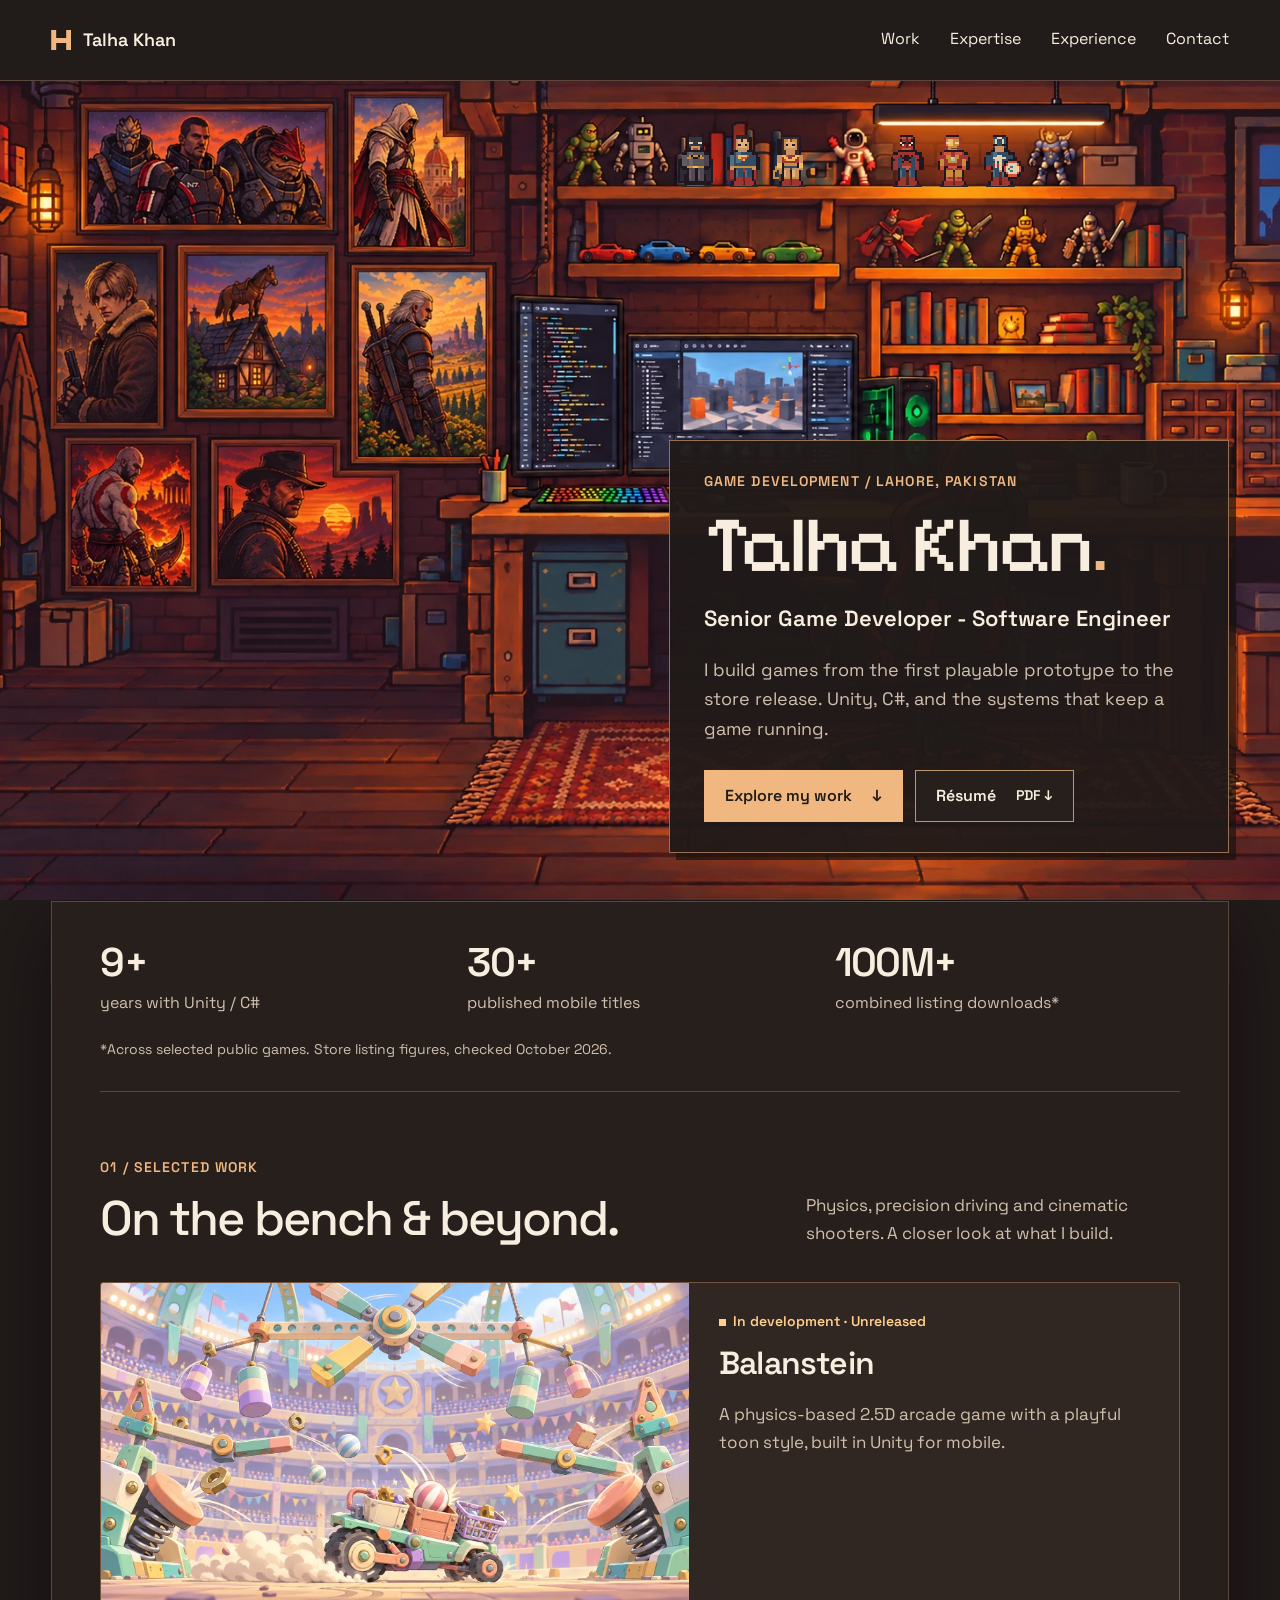
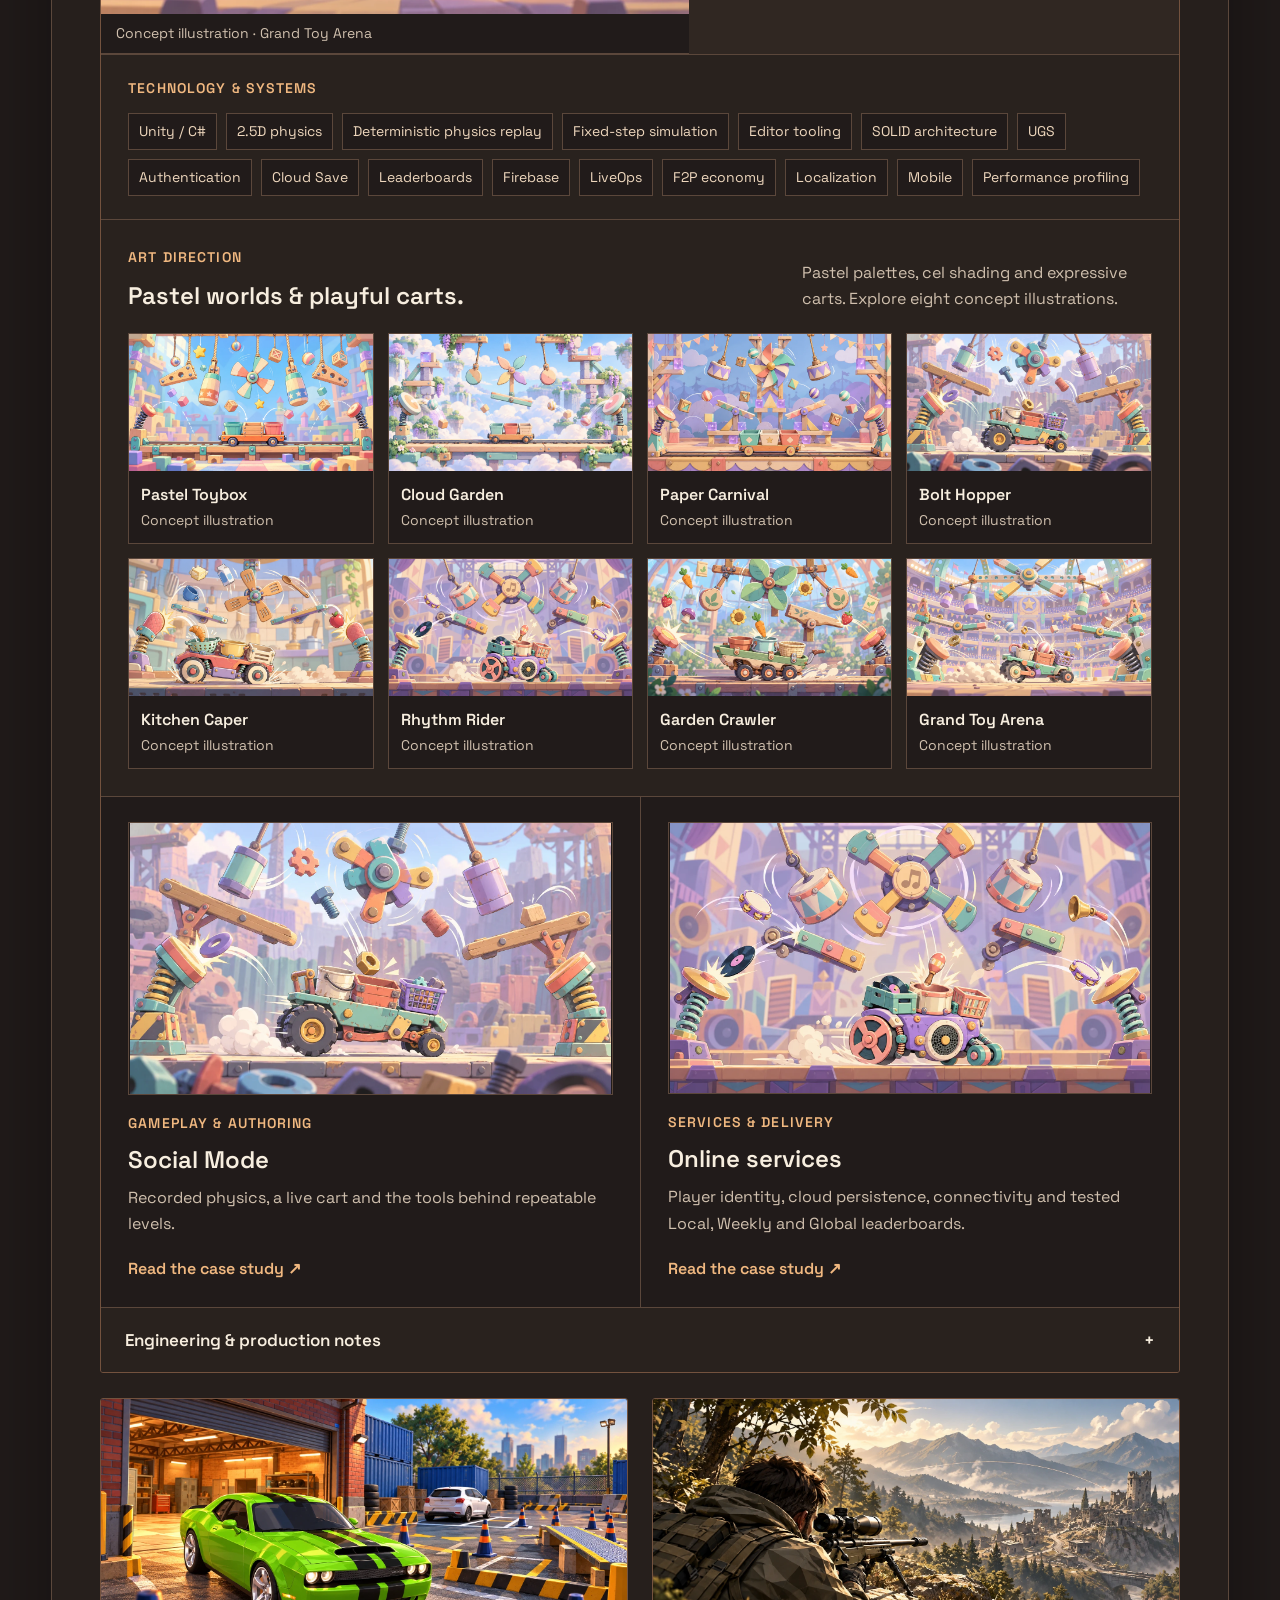
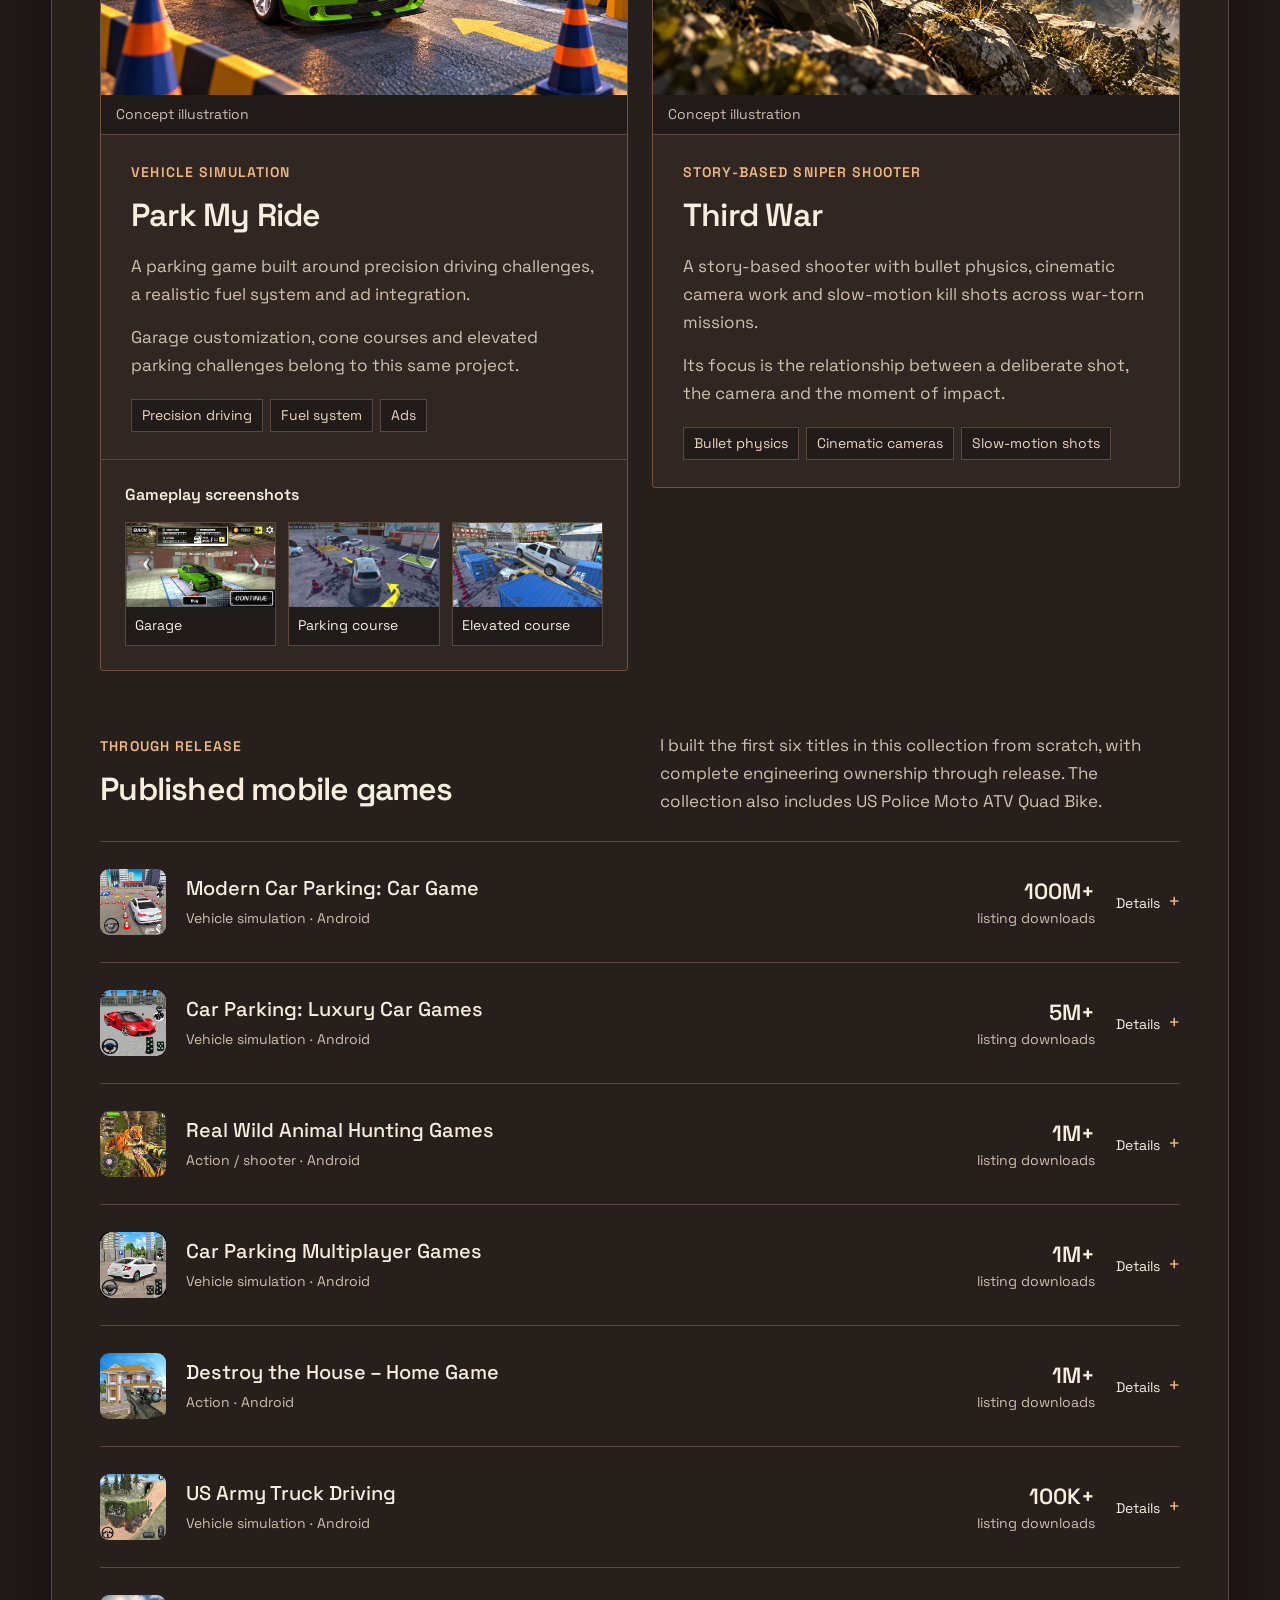
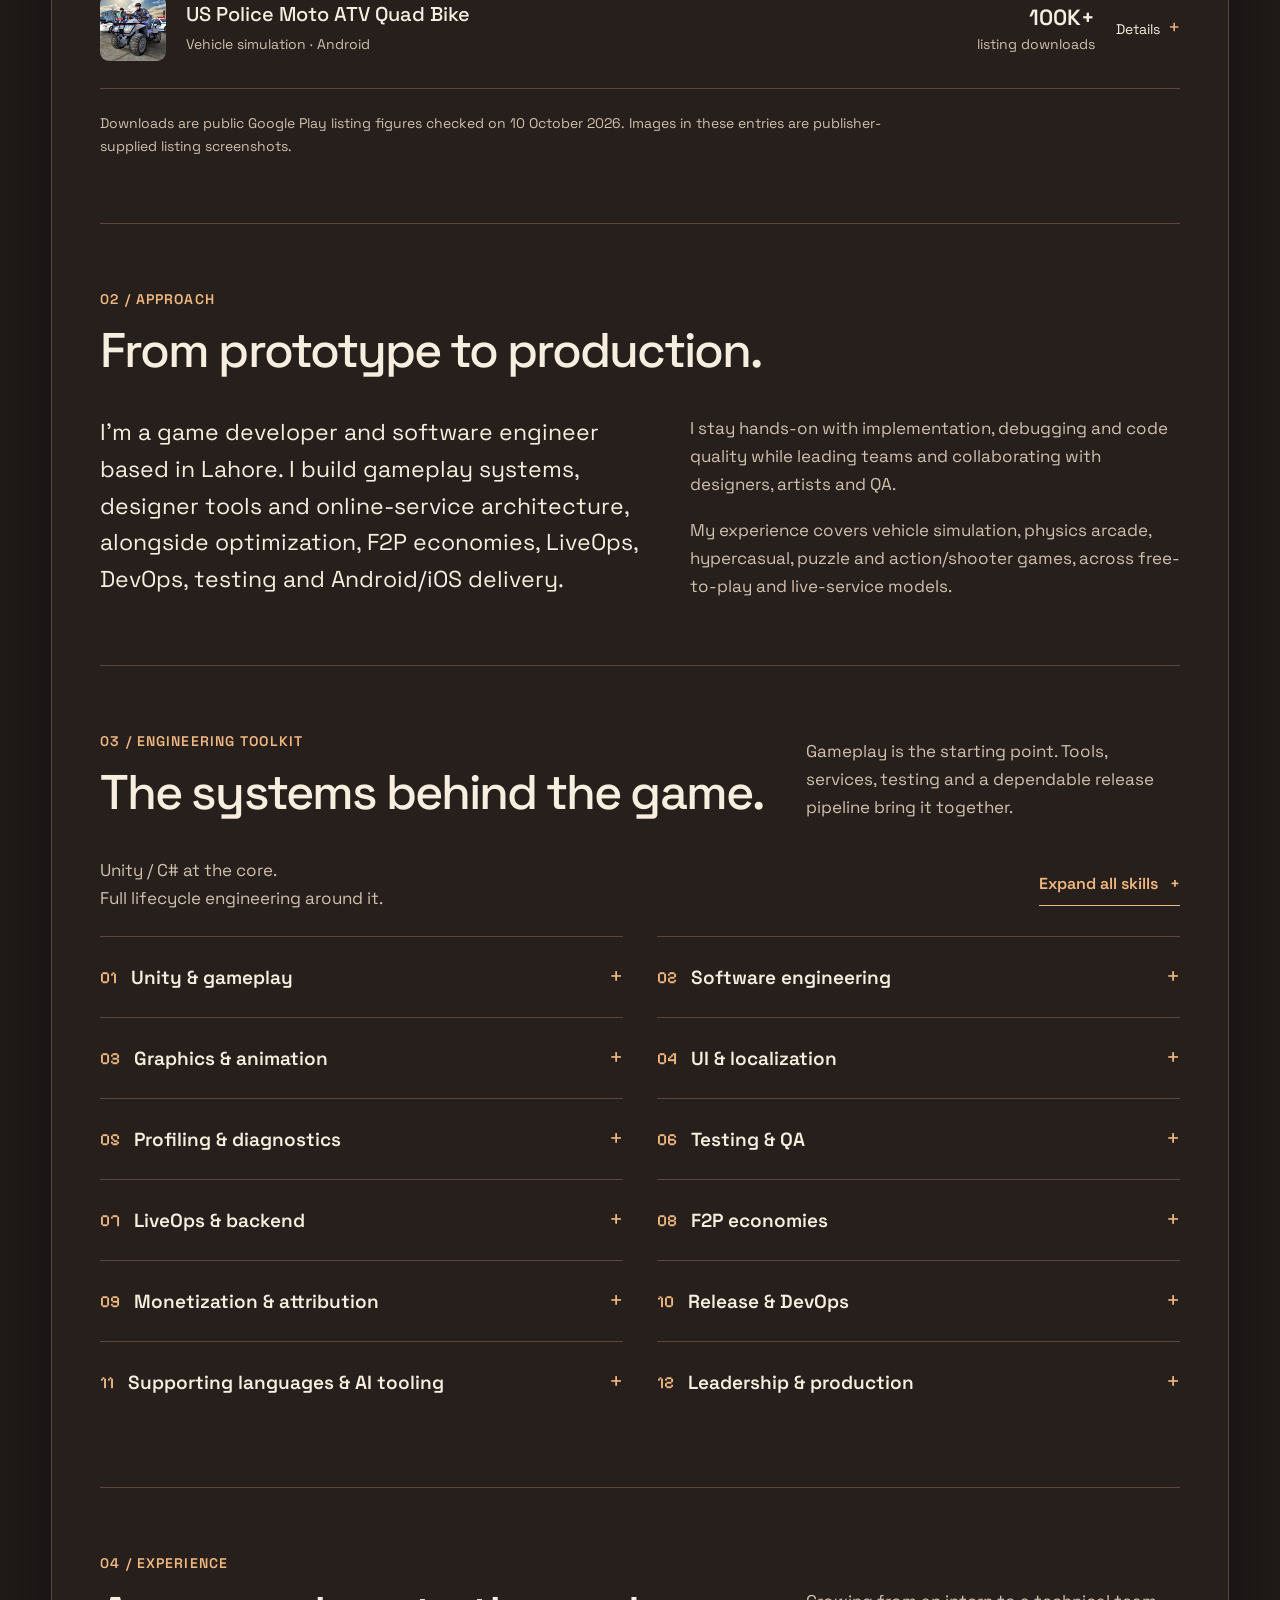
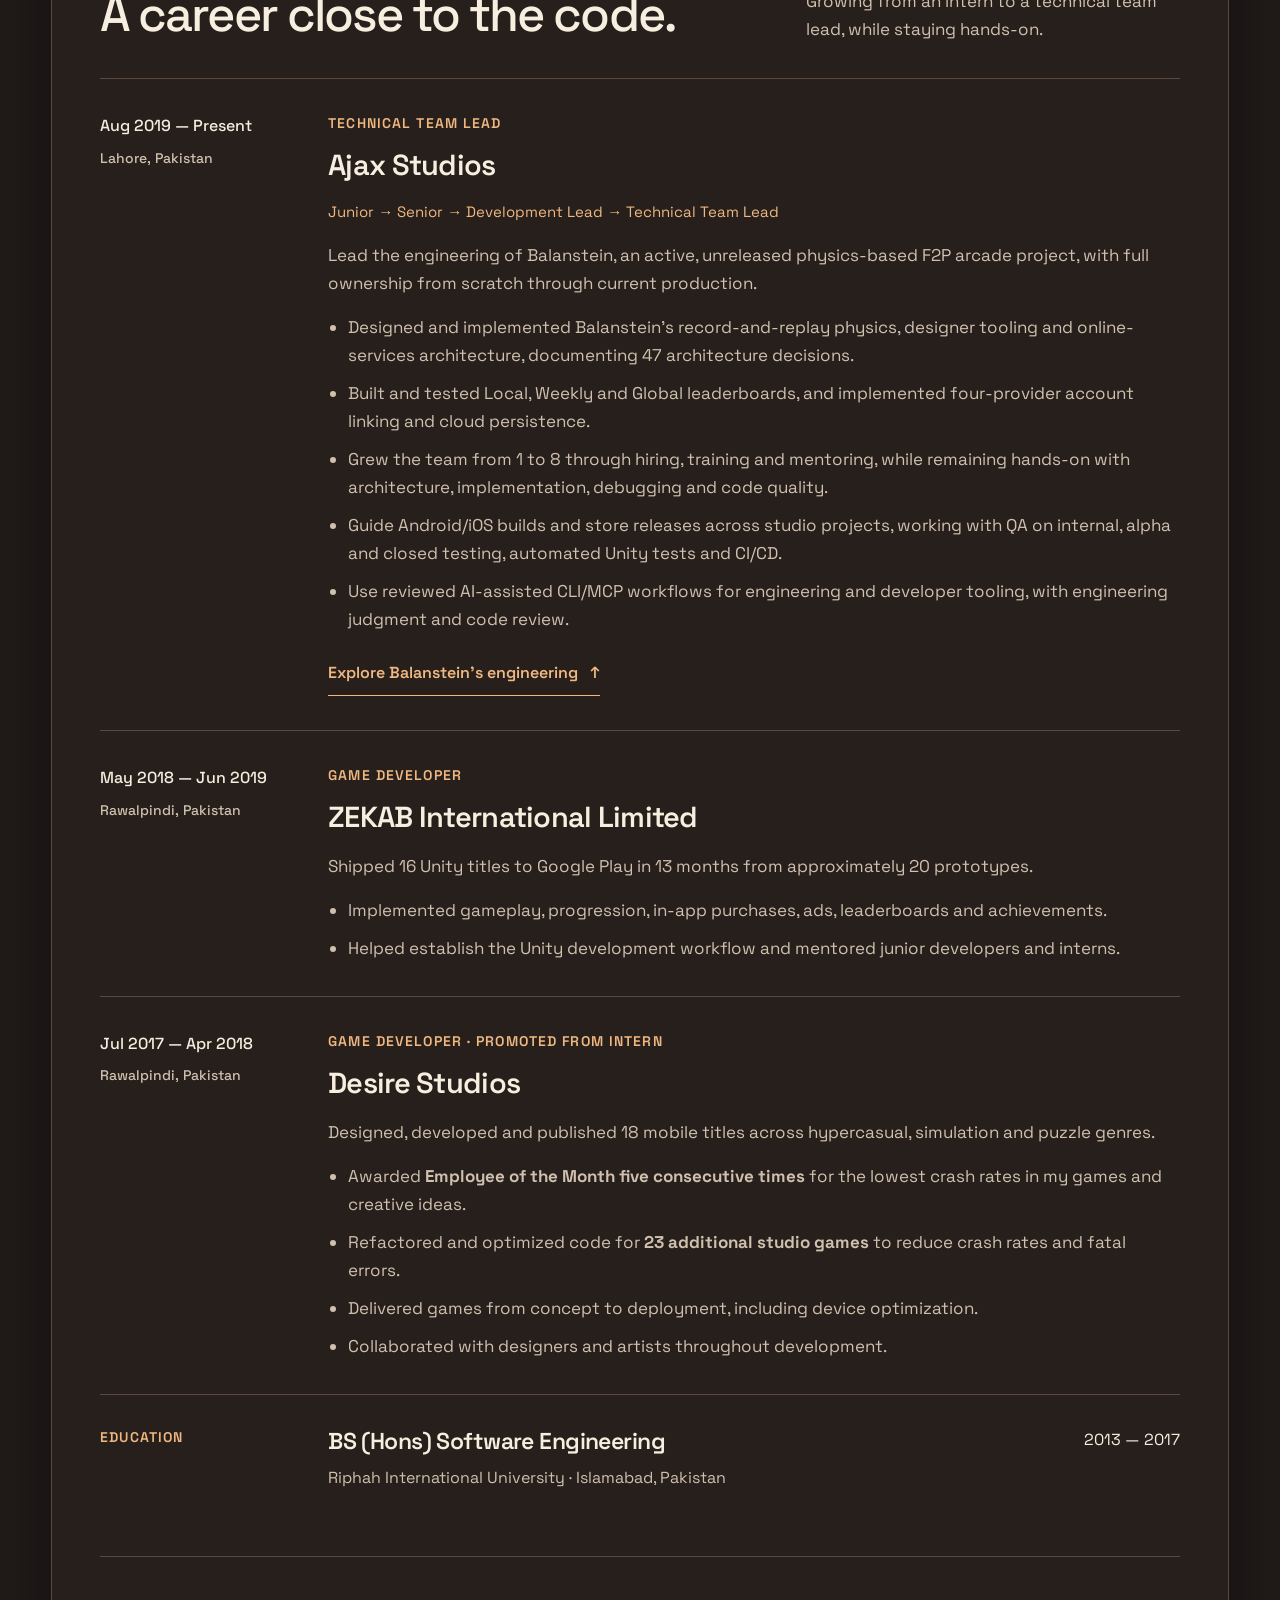
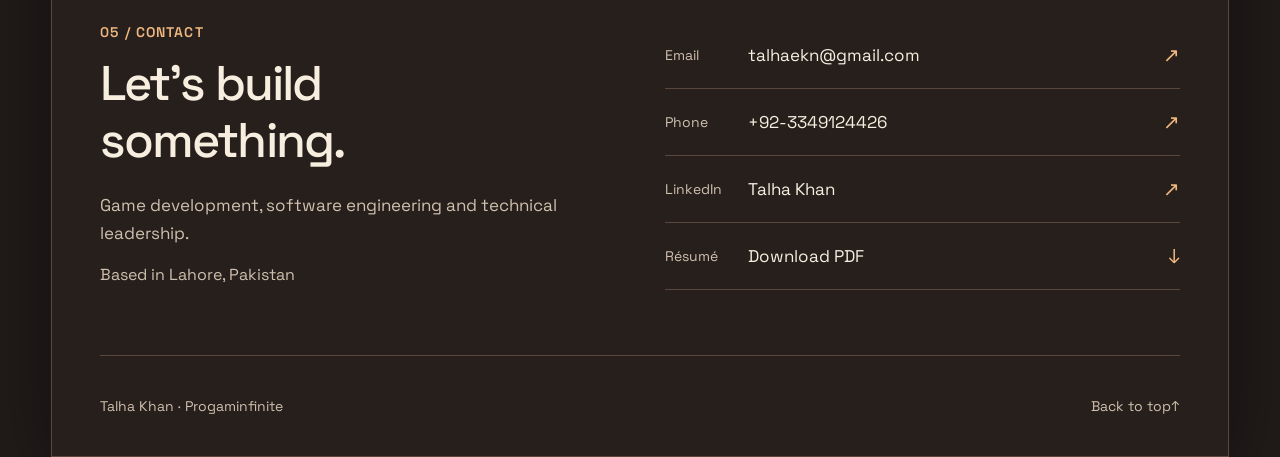
==== commit f99eff7b: "Present pastel Balanstein gallery with concise project overview" ====
--- a/index.html
+++ b/index.html
@@ -49,18 +49,17 @@
       <section class="section" id="work" aria-labelledby="work-title">
         <div class="section-heading"><div><p class="eyebrow">01 / Selected work</p><h2 id="work-title">On the bench &amp; beyond.</h2></div><p>Physics, precision driving and cinematic shooters. A closer look at what I build.</p></div>
         <article class="current-project" id="balanstein" aria-labelledby="balanstein-title">
-          <figure class="project-art"><img src="assets/art/balanstein-playfield-v2.webp" alt="Balanstein concept: a cart with fixed buckets and a box catches objects deflected by side poles, beneath rotating and moving obstacles." width="1672" height="941" loading="lazy"><figcaption>Concept illustration · Gameplay direction</figcaption></figure>
+          <figure class="project-art"><img src="assets/art/balanstein-grand-toy-arena.webp" alt="Balanstein concept art: a collecting buggy in a grand pastel toy stadium." width="1672" height="941" loading="lazy"><figcaption>Concept illustration · Grand Toy Arena</figcaption></figure>
           <div class="project-copy">
             <p class="project-state"><span aria-hidden="true"></span>In development · Unreleased</p>
             <h3 id="balanstein-title">Balanstein</h3>
-            <p>A happy-go-lucky, physics-based 2.5D arcade game. Move a cart left and right, catching falling objects in the boxes and buckets fixed on top.</p>
-            <p>Objects arrive from the left, right and middle. Poles at both corners deflect the side objects into a playfield full of moving central obstacles.</p>
-            <h4 class="mechanics">Boosters &amp; upgrades</h4>
+            <p>A physics-based 2.5D arcade game with a playful toon style, built in Unity for mobile.</p>
           </div>
           <div class="project-focus" aria-labelledby="balanstein-focus-title"><p class="eyebrow" id="balanstein-focus-title">Technology &amp; systems</p><ul class="tags" aria-label="Balanstein focus"><li>Unity / C#</li><li>2.5D physics</li><li>Deterministic physics replay</li><li>Fixed-step simulation</li><li>Editor tooling</li><li>SOLID architecture</li><li>UGS</li><li>Authentication</li><li>Cloud Save</li><li>Leaderboards</li><li>Firebase</li><li>LiveOps</li><li>F2P economy</li><li>Localization</li><li>Mobile</li><li>Performance profiling</li></ul></div>
+          <section class="concept-collection" aria-labelledby="concept-collection-title"><div class="collection-heading"><div><p class="eyebrow">Art direction</p><h4 id="concept-collection-title">Pastel worlds &amp; playful carts.</h4></div><p>Pastel palettes, cel shading and expressive carts. Explore eight concept illustrations.</p></div><div class="concept-grid"><a href="assets/art/balanstein-pastel-toybox.webp" data-gallery="balanstein" data-caption="Pastel Toybox · Balanstein concept illustration"><img src="assets/art/balanstein-pastel-toybox.webp" alt="A mint and coral collecting cart in a softly shaded toy workshop." width="1672" height="941" loading="lazy"><span>Pastel Toybox<small>Concept illustration</small></span></a><a href="assets/art/balanstein-cloud-garden.webp" data-gallery="balanstein" data-caption="Cloud Garden · Balanstein concept illustration"><img src="assets/art/balanstein-cloud-garden.webp" alt="A collecting cart beneath floating pastel gardens and playful structures." width="1672" height="941" loading="lazy"><span>Cloud Garden<small>Concept illustration</small></span></a><a href="assets/art/balanstein-paper-carnival.webp" data-gallery="balanstein" data-caption="Paper Carnival · Balanstein concept illustration"><img src="assets/art/balanstein-paper-carnival.webp" alt="A pastel paper theatre with bunting, mechanical pinwheels and a collecting cart." width="1672" height="941" loading="lazy"><span>Paper Carnival<small>Concept illustration</small></span></a><a href="assets/art/balanstein-bolt-hopper.webp" data-gallery="balanstein" data-caption="Bolt Hopper · Balanstein concept illustration"><img src="assets/art/balanstein-bolt-hopper.webp" alt="A mint patchwork buggy with mismatched wheels and open containers races through a mechanical arena." width="1672" height="941" loading="lazy"><span>Bolt Hopper<small>Concept illustration</small></span></a><a href="assets/art/balanstein-kitchen-caper.webp" data-gallery="balanstein" data-caption="Kitchen Caper · Balanstein concept illustration"><img src="assets/art/balanstein-kitchen-caper.webp" alt="A coral appliance cart with kitchen containers skids through an arena of falling food props." width="1672" height="940" loading="lazy"><span>Kitchen Caper<small>Concept illustration</small></span></a><a href="assets/art/balanstein-rhythm-rider.webp" data-gallery="balanstein" data-caption="Rhythm Rider · Balanstein concept illustration"><img src="assets/art/balanstein-rhythm-rider.webp" alt="A lilac speaker cart with a record crate and drum bucket catches musical props." width="1672" height="941" loading="lazy"><span>Rhythm Rider<small>Concept illustration</small></span></a><a href="assets/art/balanstein-garden-crawler.webp" data-gallery="balanstein" data-caption="Garden Crawler · Balanstein concept illustration"><img src="assets/art/balanstein-garden-crawler.webp" alt="A sage garden cart with planters and a basket catches colourful garden props." width="1672" height="941" loading="lazy"><span>Garden Crawler<small>Concept illustration</small></span></a><a href="assets/art/balanstein-grand-toy-arena.webp" data-gallery="balanstein" data-caption="Grand Toy Arena · Balanstein concept illustration"><img src="assets/art/balanstein-grand-toy-arena.webp" alt="A mint collecting buggy in a grand pastel stadium with tiered stands, flags and playful mechanical structures." width="1672" height="941" loading="lazy"><span>Grand Toy Arena<small>Concept illustration</small></span></a></div></section>
           <div class="case-study-links" aria-label="Balanstein case studies">
-            <a href="case-studies/balanstein-social-mode/"><img class="case-link-art" src="assets/art/balanstein-replay-concept.webp" alt="" width="1672" height="941" loading="lazy"><span class="eyebrow">Gameplay &amp; authoring</span><strong>Social Mode</strong><span>Recorded physics, a live cart and the tools behind repeatable levels.</span><span class="case-link-label">Read the case study <span aria-hidden="true">↗</span></span></a>
-            <a href="case-studies/balanstein-online-services/"><img class="case-link-art" src="assets/art/balanstein-services-concept.webp" alt="" width="1672" height="941" loading="lazy"><span class="eyebrow">Services &amp; delivery</span><strong>Online services</strong><span>Player identity, cloud persistence, connectivity and tested Local, Weekly and Global leaderboards.</span><span class="case-link-label">Read the case study <span aria-hidden="true">↗</span></span></a>
+            <a href="case-studies/balanstein-social-mode/"><img class="case-link-art" src="assets/art/balanstein-bolt-hopper.webp" alt="" width="1672" height="941" loading="lazy"><span class="eyebrow">Gameplay &amp; authoring</span><strong>Social Mode</strong><span>Recorded physics, a live cart and the tools behind repeatable levels.</span><span class="case-link-label">Read the case study <span aria-hidden="true">↗</span></span></a>
+            <a href="case-studies/balanstein-online-services/"><img class="case-link-art" src="assets/art/balanstein-rhythm-rider.webp" alt="" width="1672" height="941" loading="lazy"><span class="eyebrow">Services &amp; delivery</span><strong>Online services</strong><span>Player identity, cloud persistence, connectivity and tested Local, Weekly and Global leaderboards.</span><span class="case-link-label">Read the case study <span aria-hidden="true">↗</span></span></a>
           </div>
           <details class="engineering-notes">
             <summary>Engineering &amp; production notes <span aria-hidden="true">+</span></summary>
@@ -238,7 +237,7 @@
     </div>
   </main>
   <dialog class="image-dialog" id="image-dialog" aria-labelledby="image-caption">
-    <div class="dialog-toolbar"><p id="image-caption">Park My Ride screenshots</p><button class="dialog-close" type="button" aria-label="Close image viewer">Close <span aria-hidden="true">×</span></button></div>
+    <div class="dialog-toolbar"><p id="image-caption">Image gallery</p><button class="dialog-close" type="button" aria-label="Close image viewer">Close <span aria-hidden="true">×</span></button></div>
     <div class="dialog-image-wrap"><img id="dialog-image" alt=""></div>
     <div class="dialog-controls"><button type="button" id="gallery-previous">← Previous</button><span id="gallery-position" aria-live="polite"></span><button type="button" id="gallery-next">Next →</button></div>
   </dialog>
--- a/style.css
+++ b/style.css
@@ -241,3 +241,17 @@
 .case-visual figcaption{padding:12px 16px;font-size:14px;line-height:1.6;color:var(--soft)}
 @media(max-width:760px){.project-focus{padding:22px 24px}.case-visual{margin-top:24px}}
 @media(max-width:480px){.project-focus{padding-inline:18px}.project-focus .tags{gap:8px}.case-visual figcaption{padding:10px 12px}}
+/* Approved pastel concept collection */
+.concept-collection{grid-column:1/-1;padding:27px;border-top:1px solid var(--line);background:#29221e}
+.collection-heading{display:flex;justify-content:space-between;align-items:flex-end;gap:24px;margin-bottom:22px}
+.collection-heading h4{font-size:24px;line-height:1.3;margin-top:8px}
+.collection-heading>p{max-width:35ch;color:var(--soft);font-size:16px;line-height:1.6}
+.concept-grid{display:grid;grid-template-columns:repeat(4,minmax(0,1fr));gap:14px}
+.concept-grid a{display:block;border:1px solid var(--line);background:#211b1a;min-width:0}
+.concept-grid a:hover{border-color:var(--accent)}
+.concept-grid img{display:block;width:100%;height:auto;aspect-ratio:1672/941;object-fit:contain}
+.concept-grid span{display:block;padding:12px;font-size:16px;font-weight:600;line-height:1.5}
+.concept-grid small{display:block;font-size:14px;font-weight:400;color:var(--soft);margin-top:3px}
+@media(max-width:1050px){.current-project>.project-copy>p:last-child{grid-column:1/-1}.concept-grid{grid-template-columns:repeat(2,minmax(0,1fr))}}
+@media(max-width:760px){.collection-heading{display:block}.collection-heading>p{max-width:none;margin-top:14px}.concept-collection{padding:24px}}
+@media(max-width:480px){.concept-collection{padding:22px 18px}.concept-grid{gap:10px}.concept-grid span{padding:10px;font-size:15px}.concept-grid small{font-size:14px}.collection-heading h4{font-size:22px}}
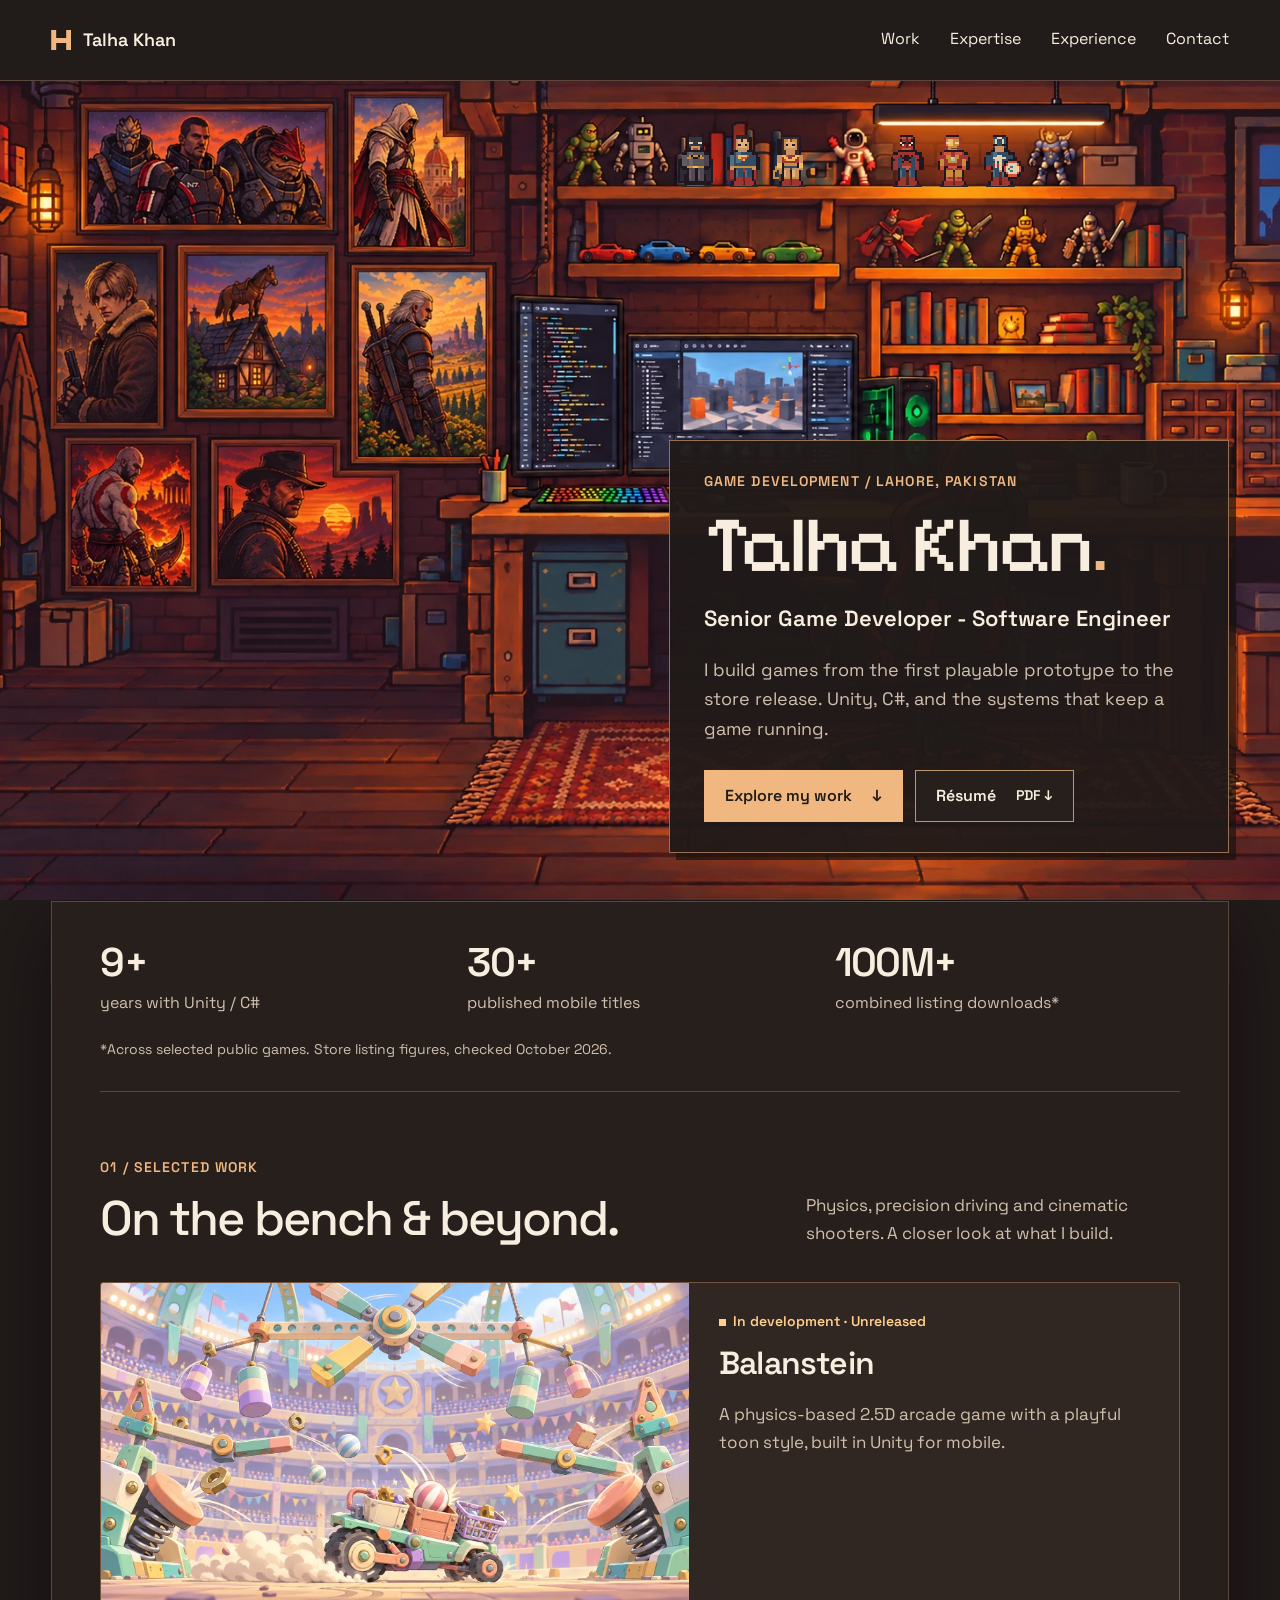
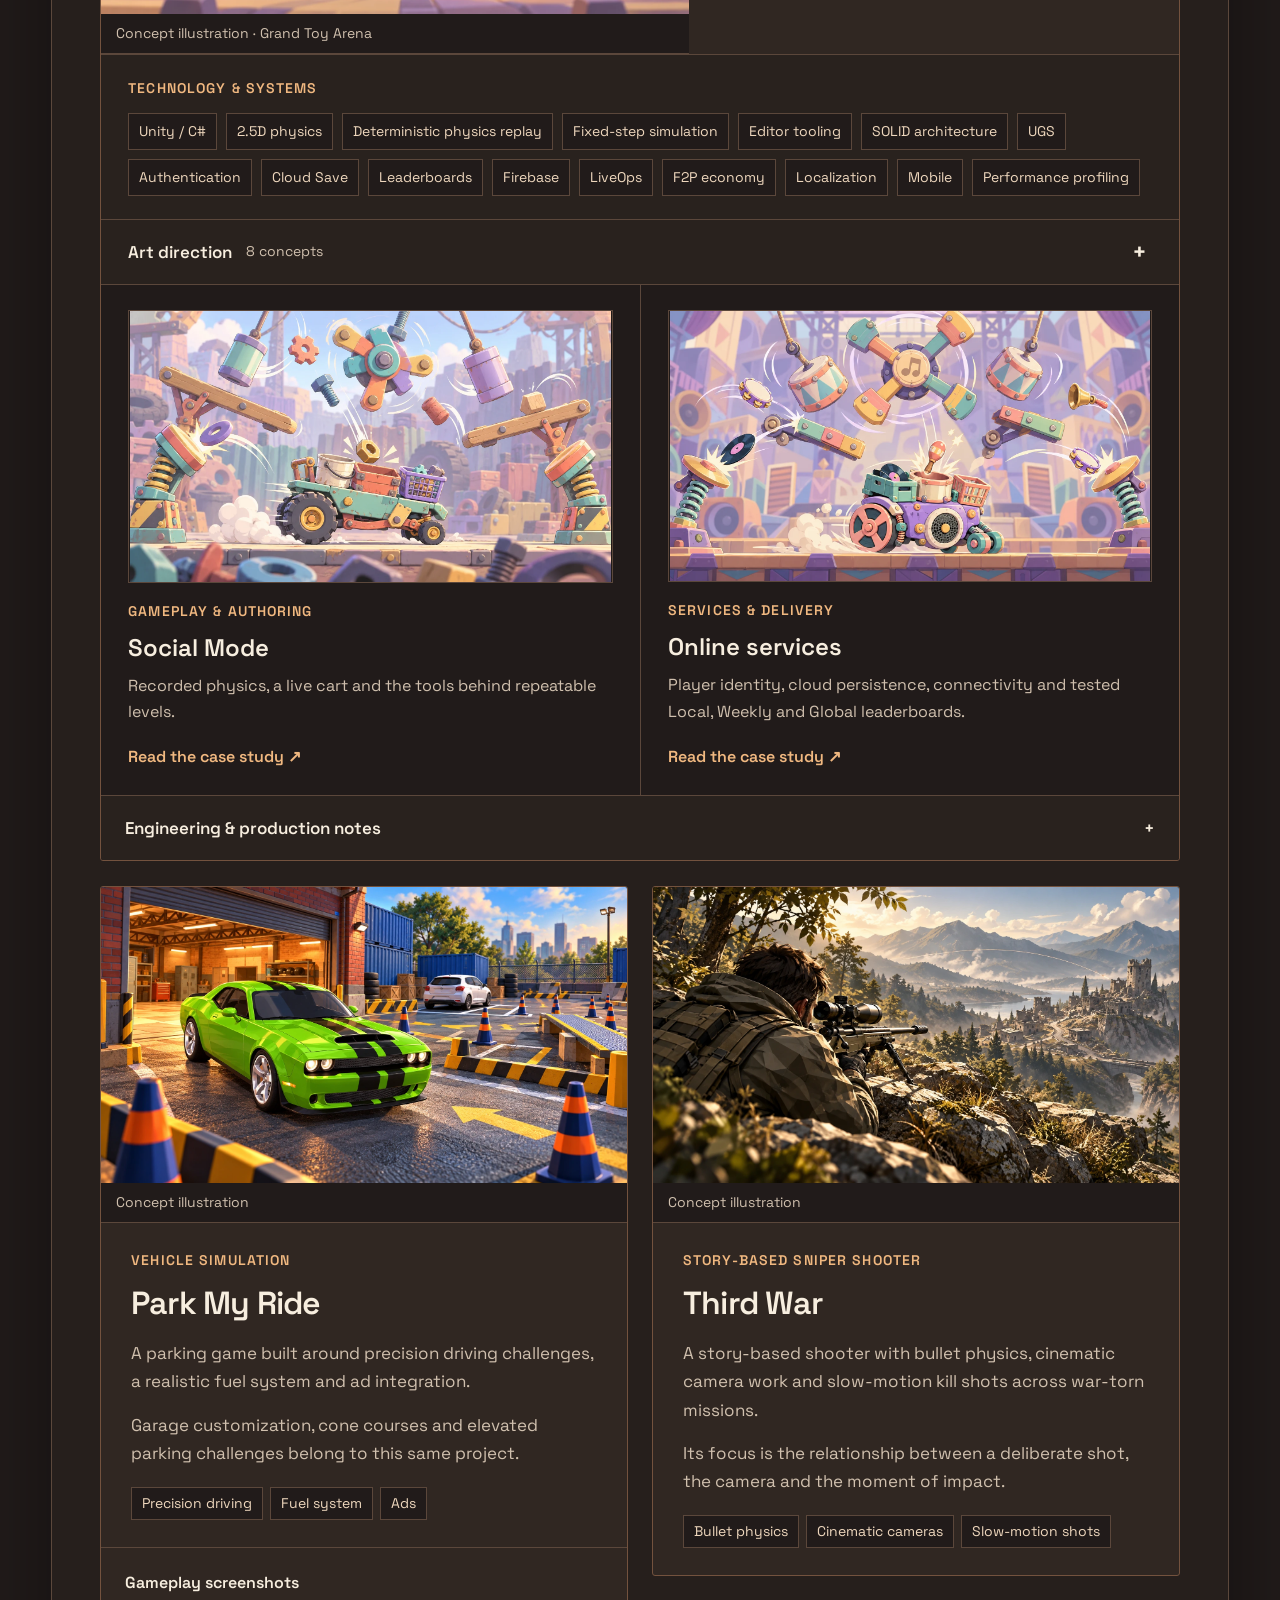
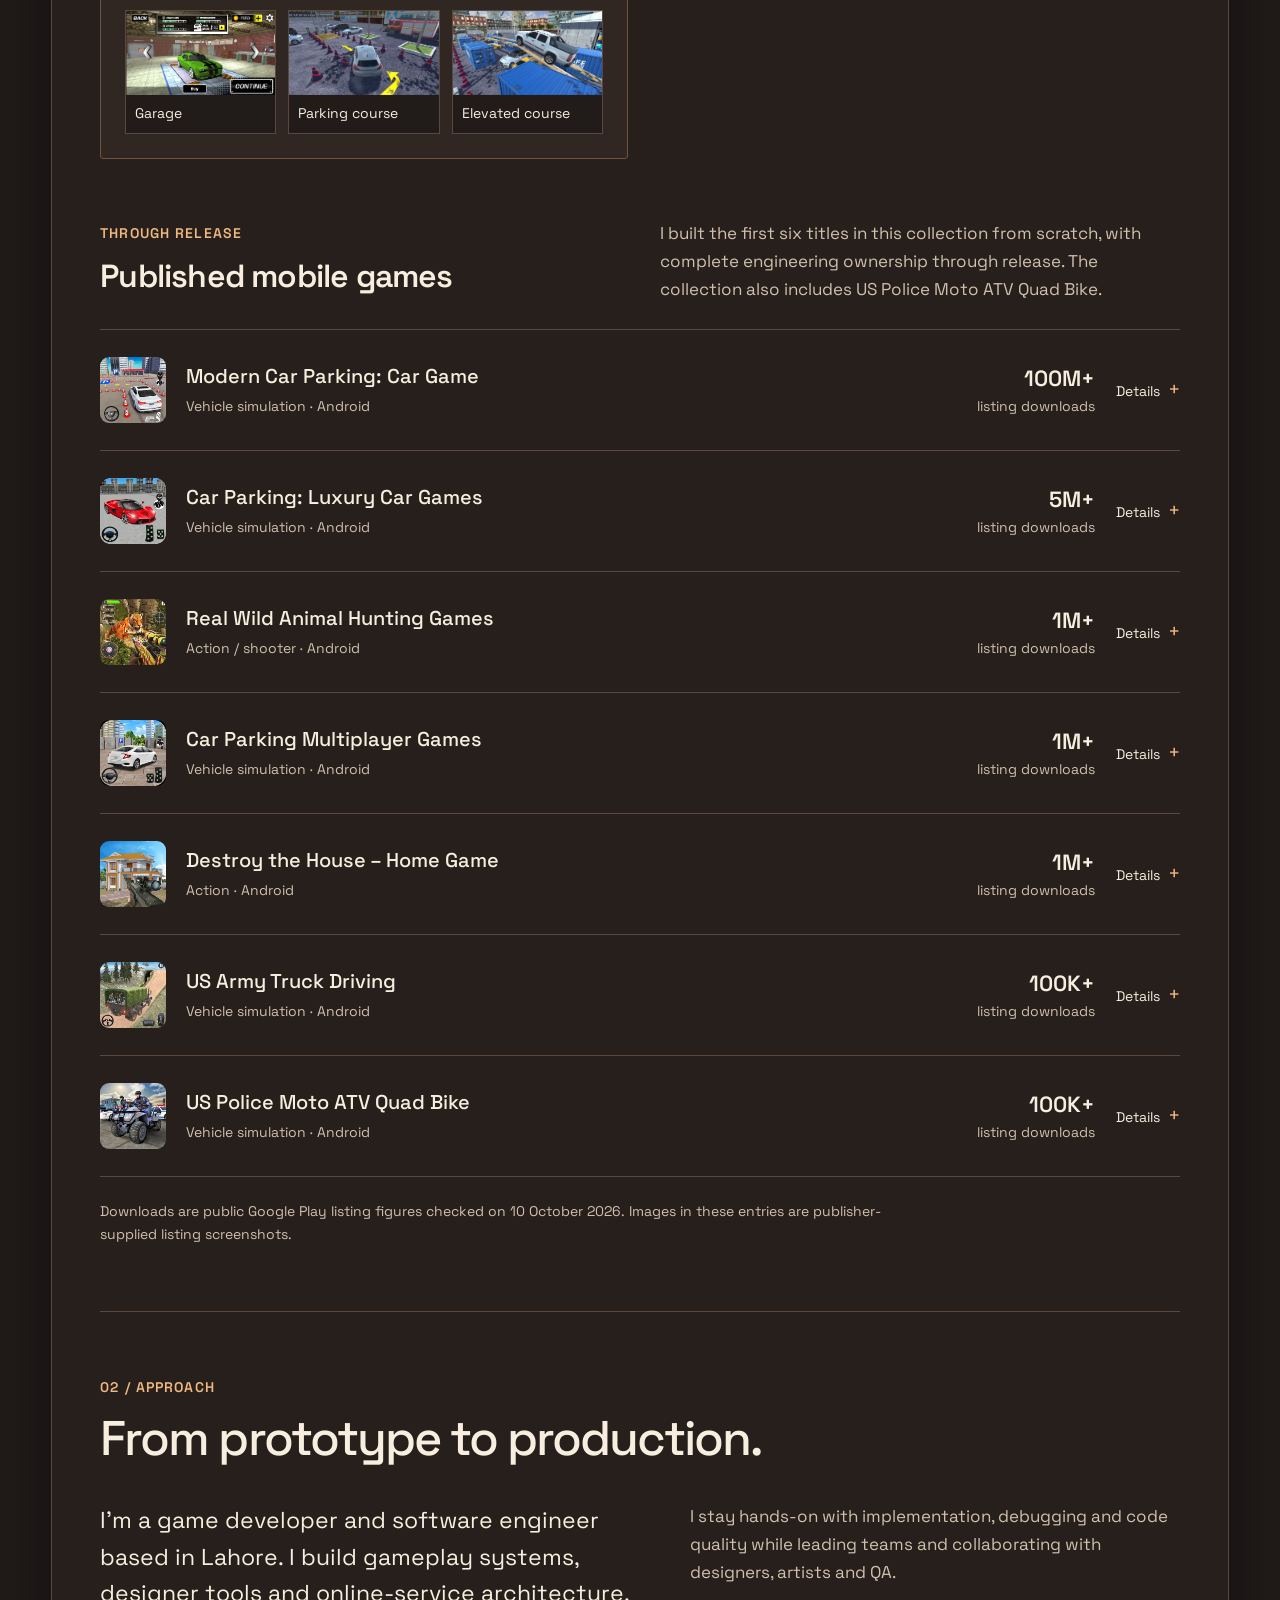
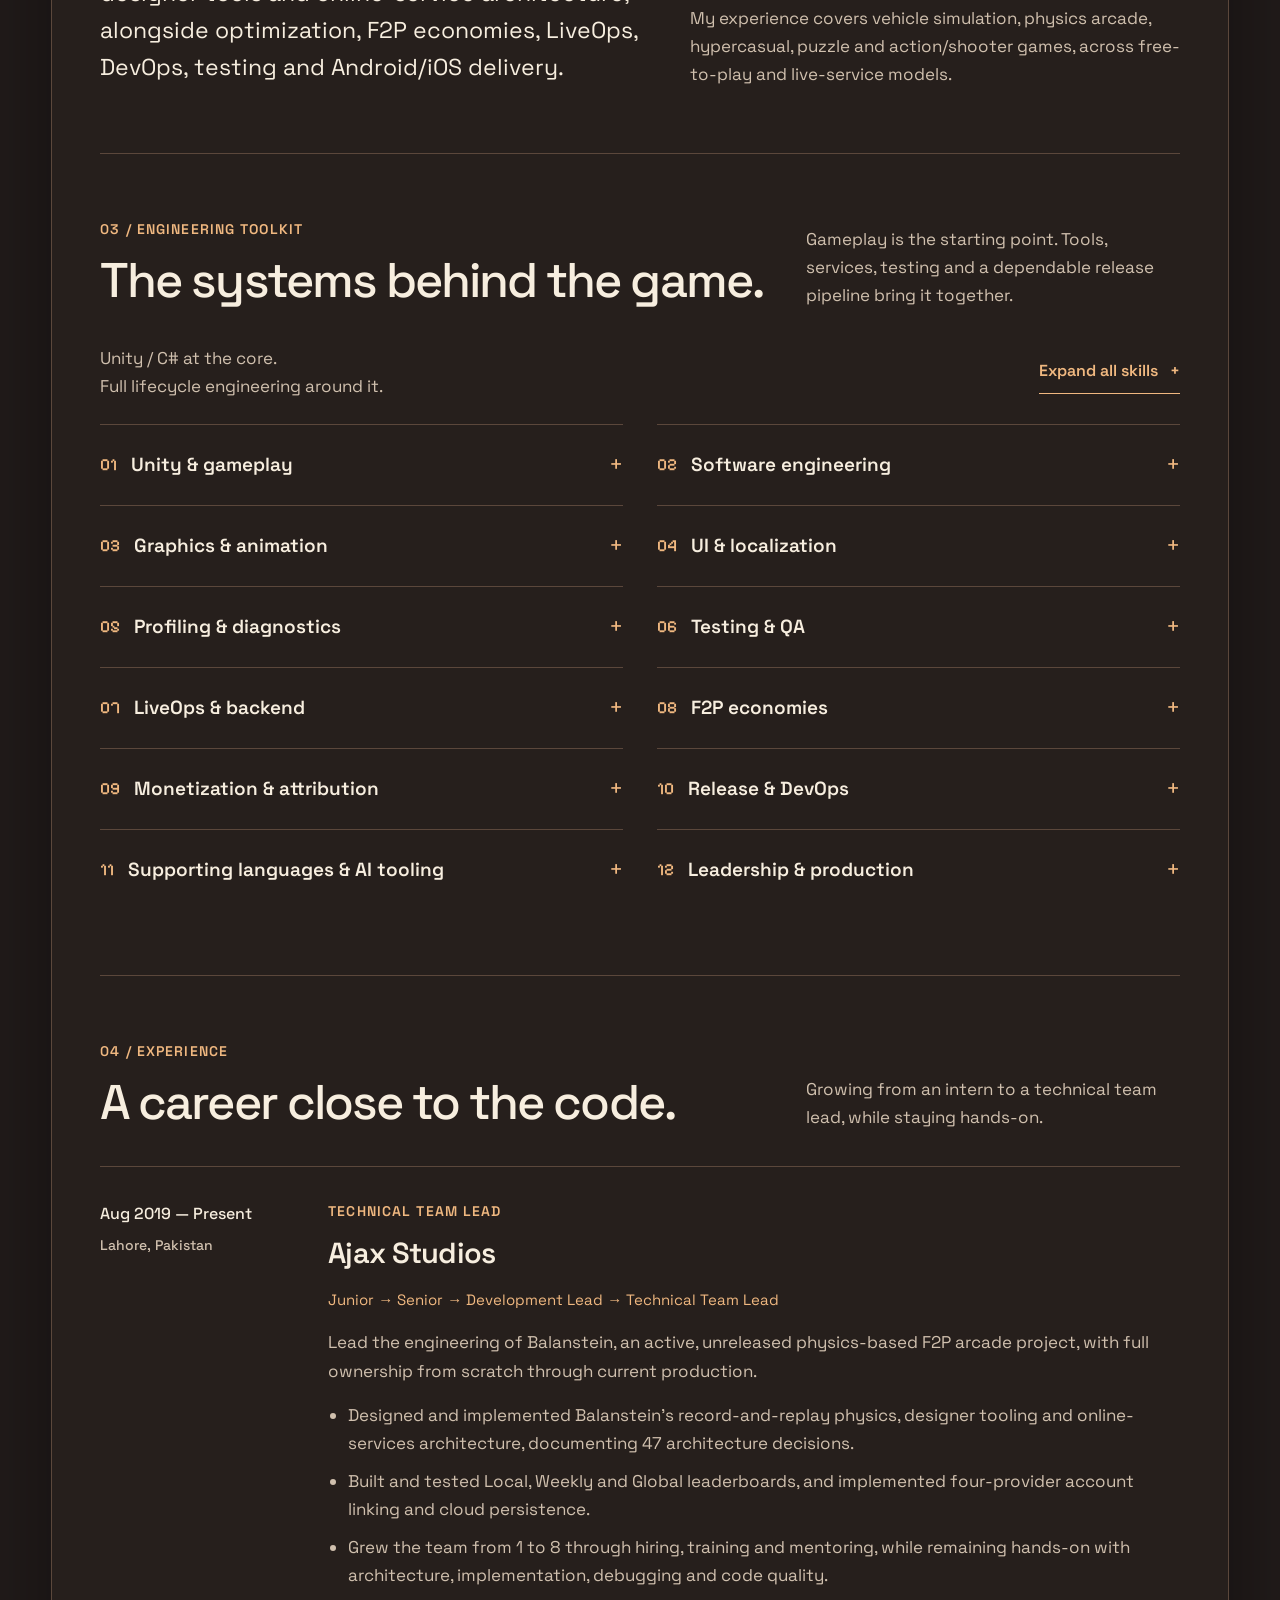
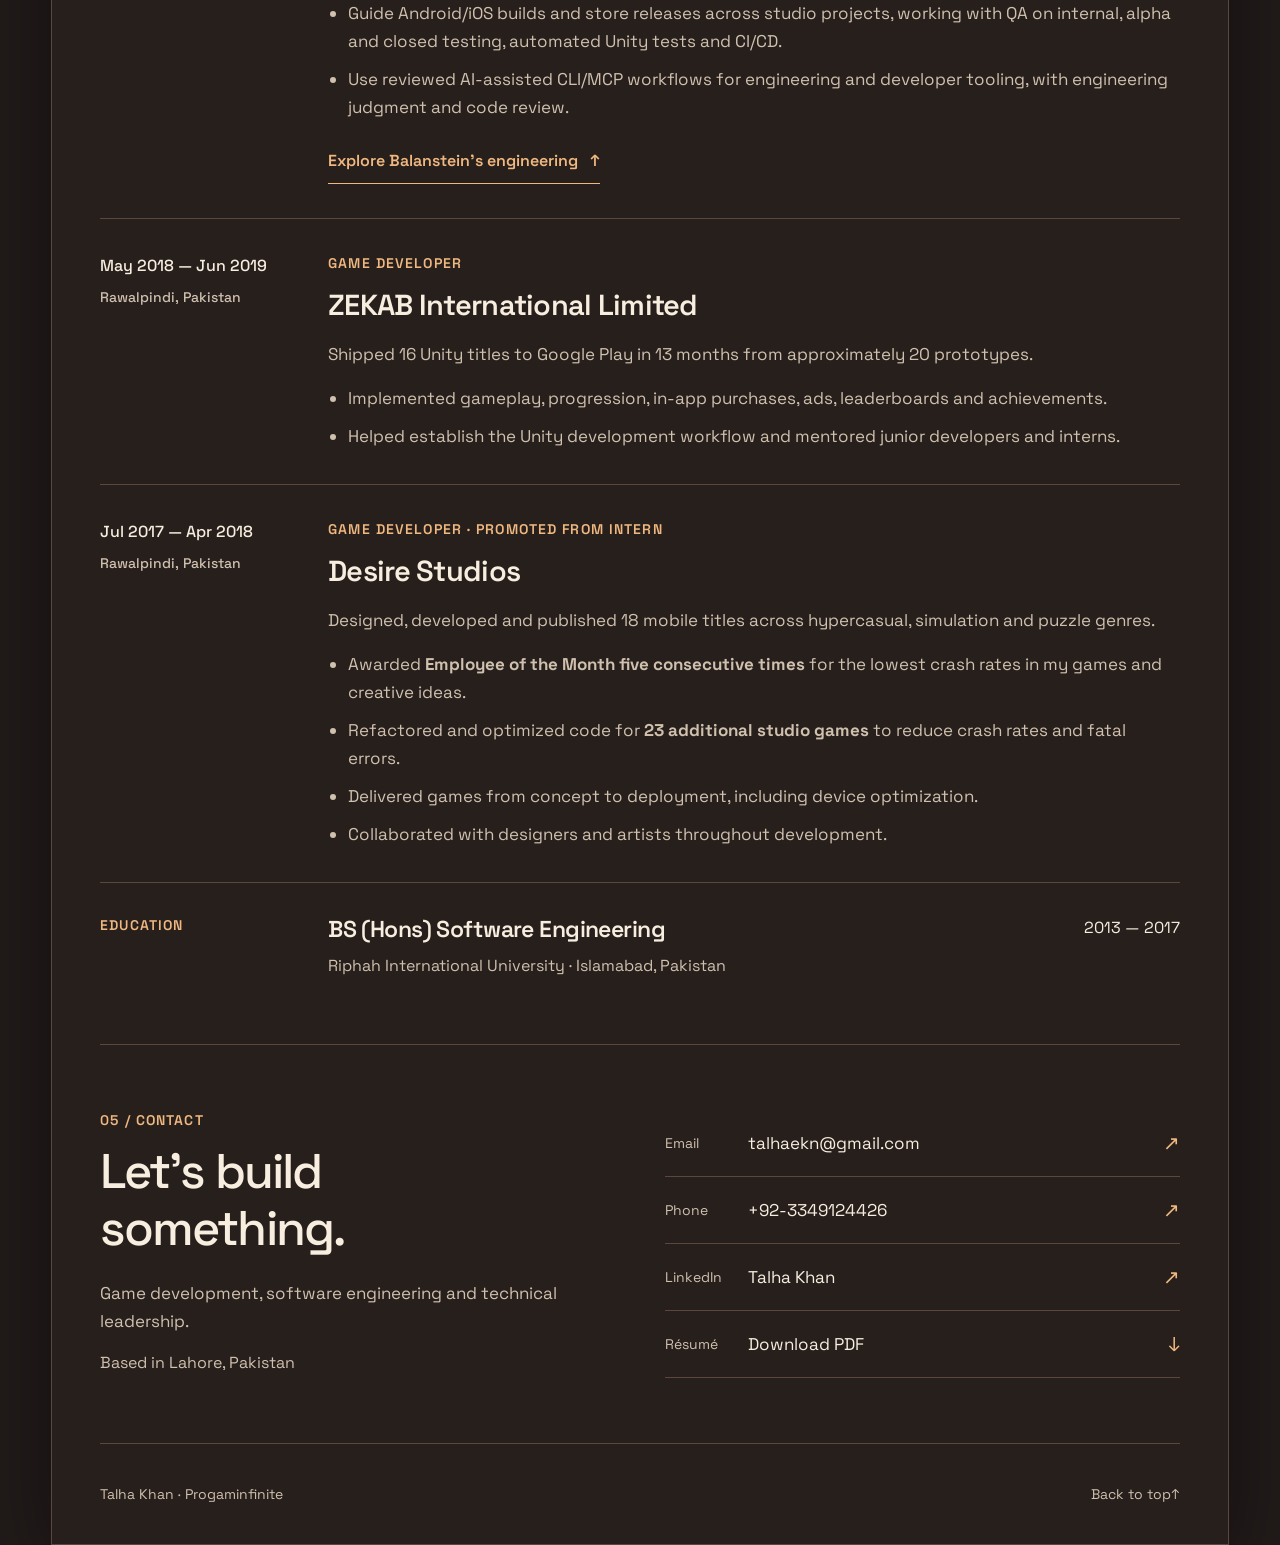
==== commit fa067ed3: "Collapse Balanstein art direction into an optional gallery tab" ====
--- a/index.html
+++ b/index.html
@@ -56,7 +56,7 @@
             <p>A physics-based 2.5D arcade game with a playful toon style, built in Unity for mobile.</p>
           </div>
           <div class="project-focus" aria-labelledby="balanstein-focus-title"><p class="eyebrow" id="balanstein-focus-title">Technology &amp; systems</p><ul class="tags" aria-label="Balanstein focus"><li>Unity / C#</li><li>2.5D physics</li><li>Deterministic physics replay</li><li>Fixed-step simulation</li><li>Editor tooling</li><li>SOLID architecture</li><li>UGS</li><li>Authentication</li><li>Cloud Save</li><li>Leaderboards</li><li>Firebase</li><li>LiveOps</li><li>F2P economy</li><li>Localization</li><li>Mobile</li><li>Performance profiling</li></ul></div>
-          <section class="concept-collection" aria-labelledby="concept-collection-title"><div class="collection-heading"><div><p class="eyebrow">Art direction</p><h4 id="concept-collection-title">Pastel worlds &amp; playful carts.</h4></div><p>Pastel palettes, cel shading and expressive carts. Explore eight concept illustrations.</p></div><div class="concept-grid"><a href="assets/art/balanstein-pastel-toybox.webp" data-gallery="balanstein" data-caption="Pastel Toybox · Balanstein concept illustration"><img src="assets/art/balanstein-pastel-toybox.webp" alt="A mint and coral collecting cart in a softly shaded toy workshop." width="1672" height="941" loading="lazy"><span>Pastel Toybox<small>Concept illustration</small></span></a><a href="assets/art/balanstein-cloud-garden.webp" data-gallery="balanstein" data-caption="Cloud Garden · Balanstein concept illustration"><img src="assets/art/balanstein-cloud-garden.webp" alt="A collecting cart beneath floating pastel gardens and playful structures." width="1672" height="941" loading="lazy"><span>Cloud Garden<small>Concept illustration</small></span></a><a href="assets/art/balanstein-paper-carnival.webp" data-gallery="balanstein" data-caption="Paper Carnival · Balanstein concept illustration"><img src="assets/art/balanstein-paper-carnival.webp" alt="A pastel paper theatre with bunting, mechanical pinwheels and a collecting cart." width="1672" height="941" loading="lazy"><span>Paper Carnival<small>Concept illustration</small></span></a><a href="assets/art/balanstein-bolt-hopper.webp" data-gallery="balanstein" data-caption="Bolt Hopper · Balanstein concept illustration"><img src="assets/art/balanstein-bolt-hopper.webp" alt="A mint patchwork buggy with mismatched wheels and open containers races through a mechanical arena." width="1672" height="941" loading="lazy"><span>Bolt Hopper<small>Concept illustration</small></span></a><a href="assets/art/balanstein-kitchen-caper.webp" data-gallery="balanstein" data-caption="Kitchen Caper · Balanstein concept illustration"><img src="assets/art/balanstein-kitchen-caper.webp" alt="A coral appliance cart with kitchen containers skids through an arena of falling food props." width="1672" height="940" loading="lazy"><span>Kitchen Caper<small>Concept illustration</small></span></a><a href="assets/art/balanstein-rhythm-rider.webp" data-gallery="balanstein" data-caption="Rhythm Rider · Balanstein concept illustration"><img src="assets/art/balanstein-rhythm-rider.webp" alt="A lilac speaker cart with a record crate and drum bucket catches musical props." width="1672" height="941" loading="lazy"><span>Rhythm Rider<small>Concept illustration</small></span></a><a href="assets/art/balanstein-garden-crawler.webp" data-gallery="balanstein" data-caption="Garden Crawler · Balanstein concept illustration"><img src="assets/art/balanstein-garden-crawler.webp" alt="A sage garden cart with planters and a basket catches colourful garden props." width="1672" height="941" loading="lazy"><span>Garden Crawler<small>Concept illustration</small></span></a><a href="assets/art/balanstein-grand-toy-arena.webp" data-gallery="balanstein" data-caption="Grand Toy Arena · Balanstein concept illustration"><img src="assets/art/balanstein-grand-toy-arena.webp" alt="A mint collecting buggy in a grand pastel stadium with tiered stands, flags and playful mechanical structures." width="1672" height="941" loading="lazy"><span>Grand Toy Arena<small>Concept illustration</small></span></a></div></section>
+          <details class="concept-collection" id="balanstein-art"><summary aria-controls="balanstein-art-panel"><span class="collection-label"><span>Art direction</span><span class="collection-count">8 concepts</span></span><span class="collection-toggle" aria-hidden="true"></span></summary><div class="collection-content" id="balanstein-art-panel"><div class="collection-heading"><div><p class="eyebrow">Art direction</p><h4 id="concept-collection-title">Pastel worlds &amp; playful carts.</h4></div><p>Pastel palettes, cel shading and expressive carts. Explore eight concept illustrations.</p></div><div class="concept-grid"><a href="assets/art/balanstein-pastel-toybox.webp" data-gallery="balanstein" data-caption="Pastel Toybox · Balanstein concept illustration"><img src="assets/art/balanstein-pastel-toybox.webp" alt="A mint and coral collecting cart in a softly shaded toy workshop." width="1672" height="941" loading="lazy"><span>Pastel Toybox<small>Concept illustration</small></span></a><a href="assets/art/balanstein-cloud-garden.webp" data-gallery="balanstein" data-caption="Cloud Garden · Balanstein concept illustration"><img src="assets/art/balanstein-cloud-garden.webp" alt="A collecting cart beneath floating pastel gardens and playful structures." width="1672" height="941" loading="lazy"><span>Cloud Garden<small>Concept illustration</small></span></a><a href="assets/art/balanstein-paper-carnival.webp" data-gallery="balanstein" data-caption="Paper Carnival · Balanstein concept illustration"><img src="assets/art/balanstein-paper-carnival.webp" alt="A pastel paper theatre with bunting, mechanical pinwheels and a collecting cart." width="1672" height="941" loading="lazy"><span>Paper Carnival<small>Concept illustration</small></span></a><a href="assets/art/balanstein-bolt-hopper.webp" data-gallery="balanstein" data-caption="Bolt Hopper · Balanstein concept illustration"><img src="assets/art/balanstein-bolt-hopper.webp" alt="A mint patchwork buggy with mismatched wheels and open containers races through a mechanical arena." width="1672" height="941" loading="lazy"><span>Bolt Hopper<small>Concept illustration</small></span></a><a href="assets/art/balanstein-kitchen-caper.webp" data-gallery="balanstein" data-caption="Kitchen Caper · Balanstein concept illustration"><img src="assets/art/balanstein-kitchen-caper.webp" alt="A coral appliance cart with kitchen containers skids through an arena of falling food props." width="1672" height="940" loading="lazy"><span>Kitchen Caper<small>Concept illustration</small></span></a><a href="assets/art/balanstein-rhythm-rider.webp" data-gallery="balanstein" data-caption="Rhythm Rider · Balanstein concept illustration"><img src="assets/art/balanstein-rhythm-rider.webp" alt="A lilac speaker cart with a record crate and drum bucket catches musical props." width="1672" height="941" loading="lazy"><span>Rhythm Rider<small>Concept illustration</small></span></a><a href="assets/art/balanstein-garden-crawler.webp" data-gallery="balanstein" data-caption="Garden Crawler · Balanstein concept illustration"><img src="assets/art/balanstein-garden-crawler.webp" alt="A sage garden cart with planters and a basket catches colourful garden props." width="1672" height="941" loading="lazy"><span>Garden Crawler<small>Concept illustration</small></span></a><a href="assets/art/balanstein-grand-toy-arena.webp" data-gallery="balanstein" data-caption="Grand Toy Arena · Balanstein concept illustration"><img src="assets/art/balanstein-grand-toy-arena.webp" alt="A mint collecting buggy in a grand pastel stadium with tiered stands, flags and playful mechanical structures." width="1672" height="941" loading="lazy"><span>Grand Toy Arena<small>Concept illustration</small></span></a></div></div></details>
           <div class="case-study-links" aria-label="Balanstein case studies">
             <a href="case-studies/balanstein-social-mode/"><img class="case-link-art" src="assets/art/balanstein-bolt-hopper.webp" alt="" width="1672" height="941" loading="lazy"><span class="eyebrow">Gameplay &amp; authoring</span><strong>Social Mode</strong><span>Recorded physics, a live cart and the tools behind repeatable levels.</span><span class="case-link-label">Read the case study <span aria-hidden="true">↗</span></span></a>
             <a href="case-studies/balanstein-online-services/"><img class="case-link-art" src="assets/art/balanstein-rhythm-rider.webp" alt="" width="1672" height="941" loading="lazy"><span class="eyebrow">Services &amp; delivery</span><strong>Online services</strong><span>Player identity, cloud persistence, connectivity and tested Local, Weekly and Global leaderboards.</span><span class="case-link-label">Read the case study <span aria-hidden="true">↗</span></span></a>
--- a/style.css
+++ b/style.css
@@ -242,7 +242,15 @@
 @media(max-width:760px){.project-focus{padding:22px 24px}.case-visual{margin-top:24px}}
 @media(max-width:480px){.project-focus{padding-inline:18px}.project-focus .tags{gap:8px}.case-visual figcaption{padding:10px 12px}}
 /* Approved pastel concept collection */
-.concept-collection{grid-column:1/-1;padding:27px;border-top:1px solid var(--line);background:#29221e}
+.concept-collection{grid-column:1/-1;border-top:1px solid var(--line);background:#29221e}
+.concept-collection>summary{display:flex;align-items:center;justify-content:space-between;gap:16px;padding:16px 27px;min-height:64px;font-size:17px;font-weight:600}
+.concept-collection>summary:hover{background:#382b24}
+.collection-label{display:flex;align-items:center;gap:14px;flex-wrap:wrap}
+.collection-count{font-size:14px;font-weight:400;color:var(--soft)}
+.collection-toggle{flex:0 0 24px;text-align:center;font-size:24px;line-height:1}
+.collection-toggle::before{content:"+"}
+.concept-collection[open]>summary .collection-toggle::before{content:"−"}
+.collection-content{padding:27px;border-top:1px solid var(--line)}
 .collection-heading{display:flex;justify-content:space-between;align-items:flex-end;gap:24px;margin-bottom:22px}
 .collection-heading h4{font-size:24px;line-height:1.3;margin-top:8px}
 .collection-heading>p{max-width:35ch;color:var(--soft);font-size:16px;line-height:1.6}
@@ -253,5 +261,5 @@
 .concept-grid span{display:block;padding:12px;font-size:16px;font-weight:600;line-height:1.5}
 .concept-grid small{display:block;font-size:14px;font-weight:400;color:var(--soft);margin-top:3px}
 @media(max-width:1050px){.current-project>.project-copy>p:last-child{grid-column:1/-1}.concept-grid{grid-template-columns:repeat(2,minmax(0,1fr))}}
-@media(max-width:760px){.collection-heading{display:block}.collection-heading>p{max-width:none;margin-top:14px}.concept-collection{padding:24px}}
-@media(max-width:480px){.concept-collection{padding:22px 18px}.concept-grid{gap:10px}.concept-grid span{padding:10px;font-size:15px}.concept-grid small{font-size:14px}.collection-heading h4{font-size:22px}}
+@media(max-width:760px){.collection-heading{display:block}.collection-heading>p{max-width:none;margin-top:14px}.concept-collection>summary{padding-inline:24px}.collection-content{padding:24px}}
+@media(max-width:480px){.concept-collection>summary{padding-inline:18px;font-size:16px}.collection-label{gap:4px 12px}.collection-content{padding:22px 18px}.concept-grid{gap:10px}.concept-grid span{padding:10px;font-size:15px}.concept-grid small{font-size:14px}.collection-heading h4{font-size:22px}}
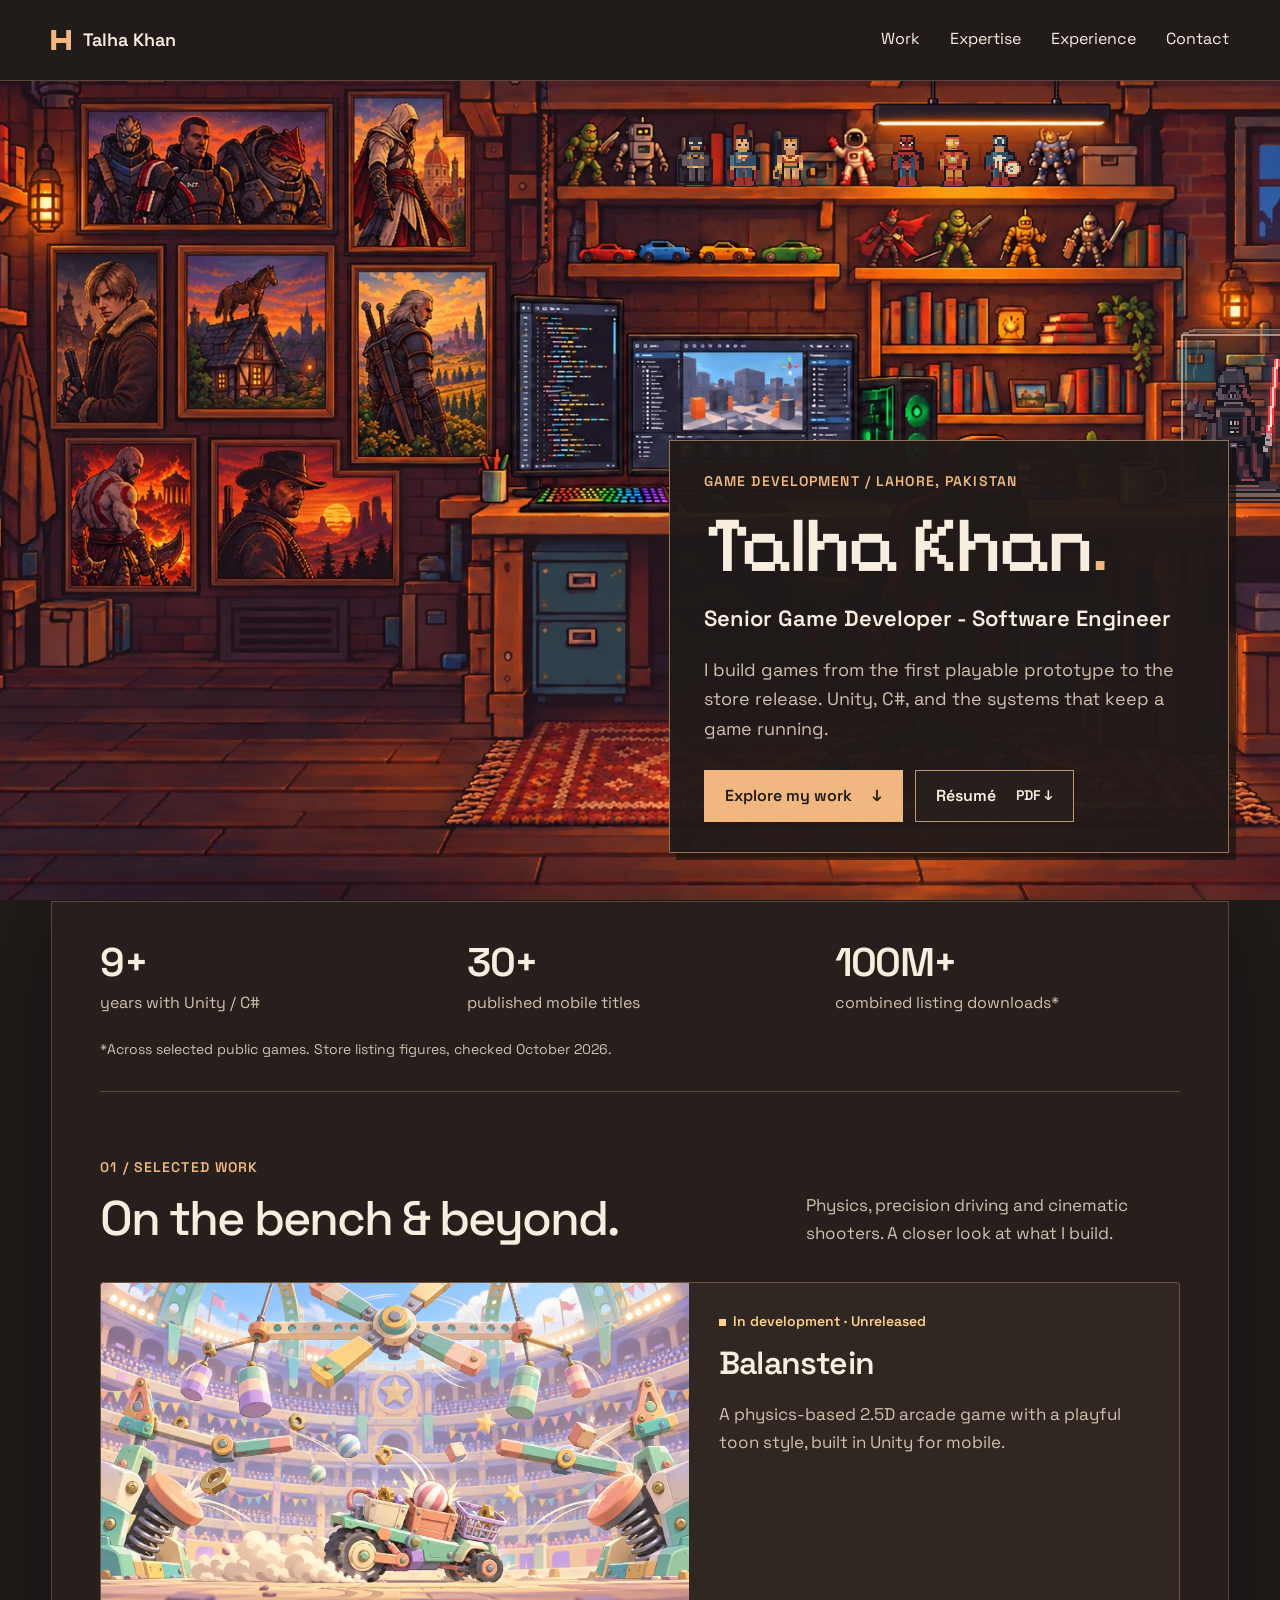
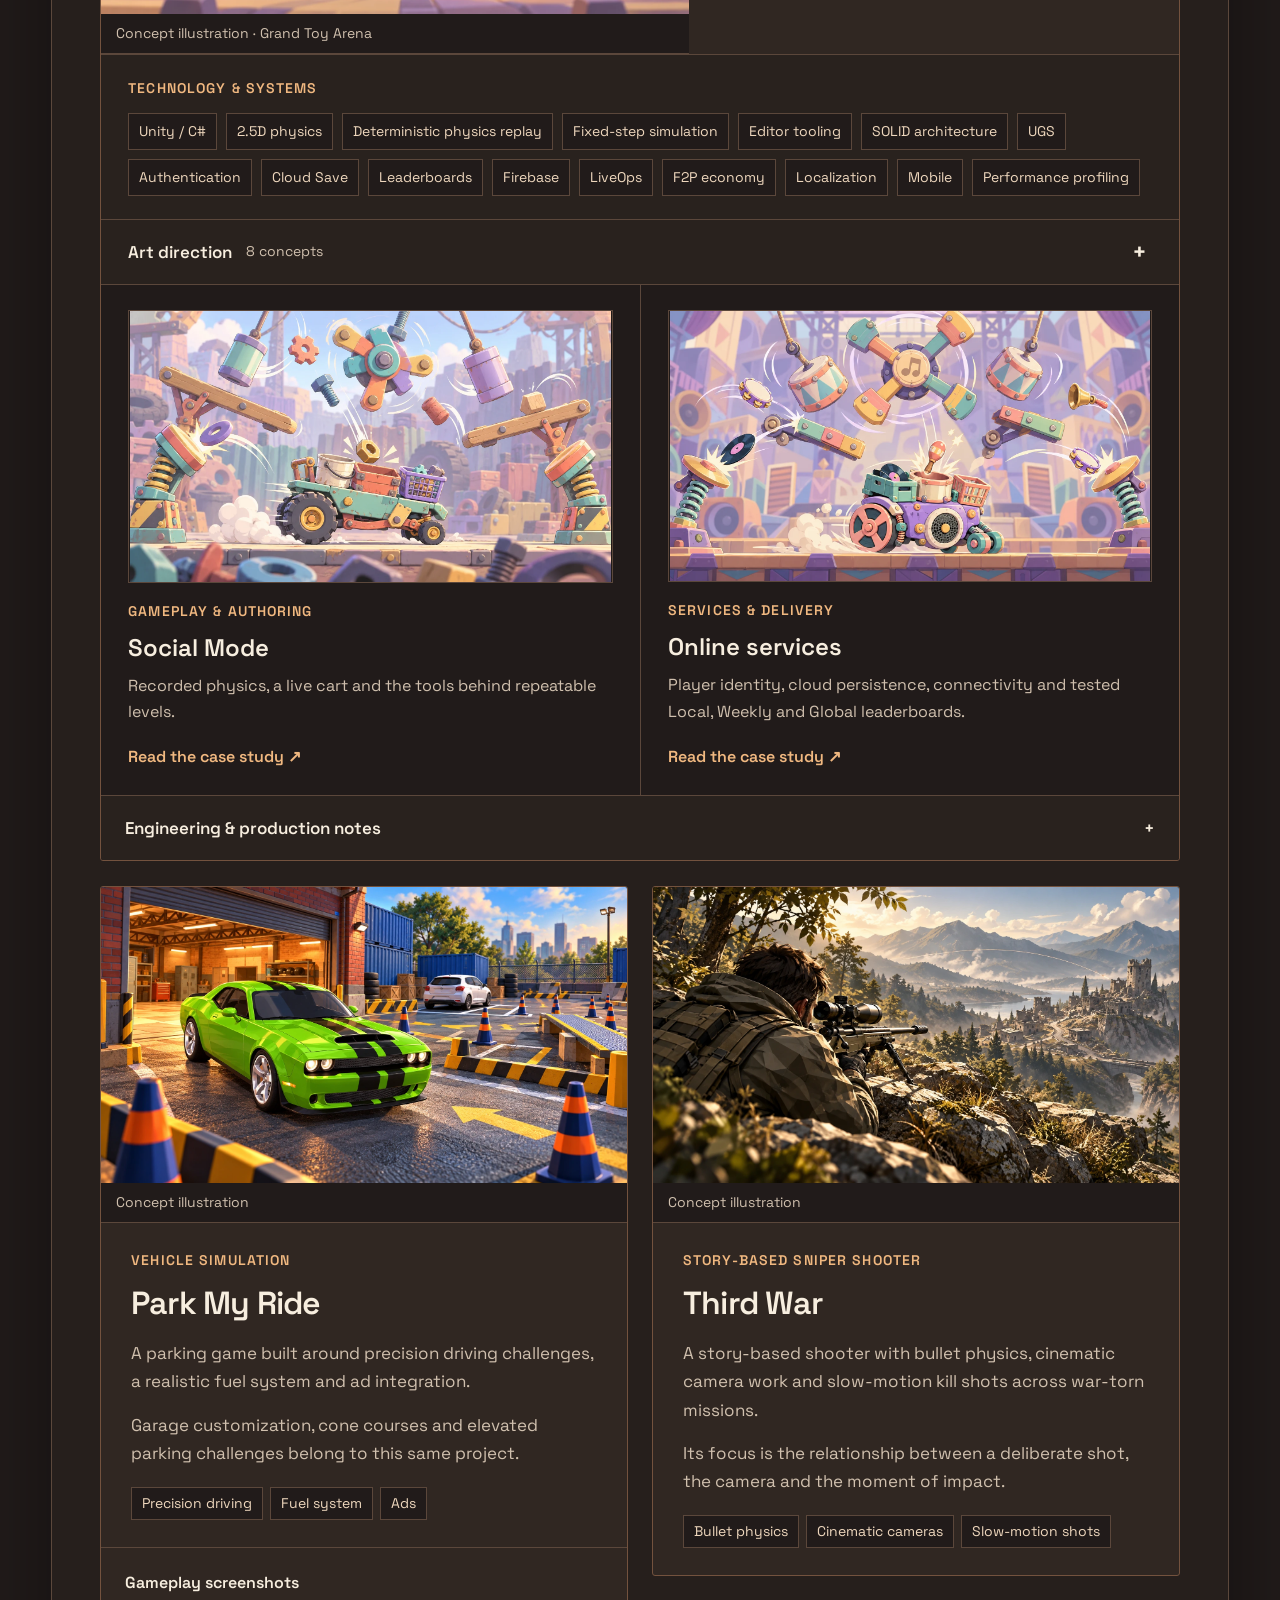
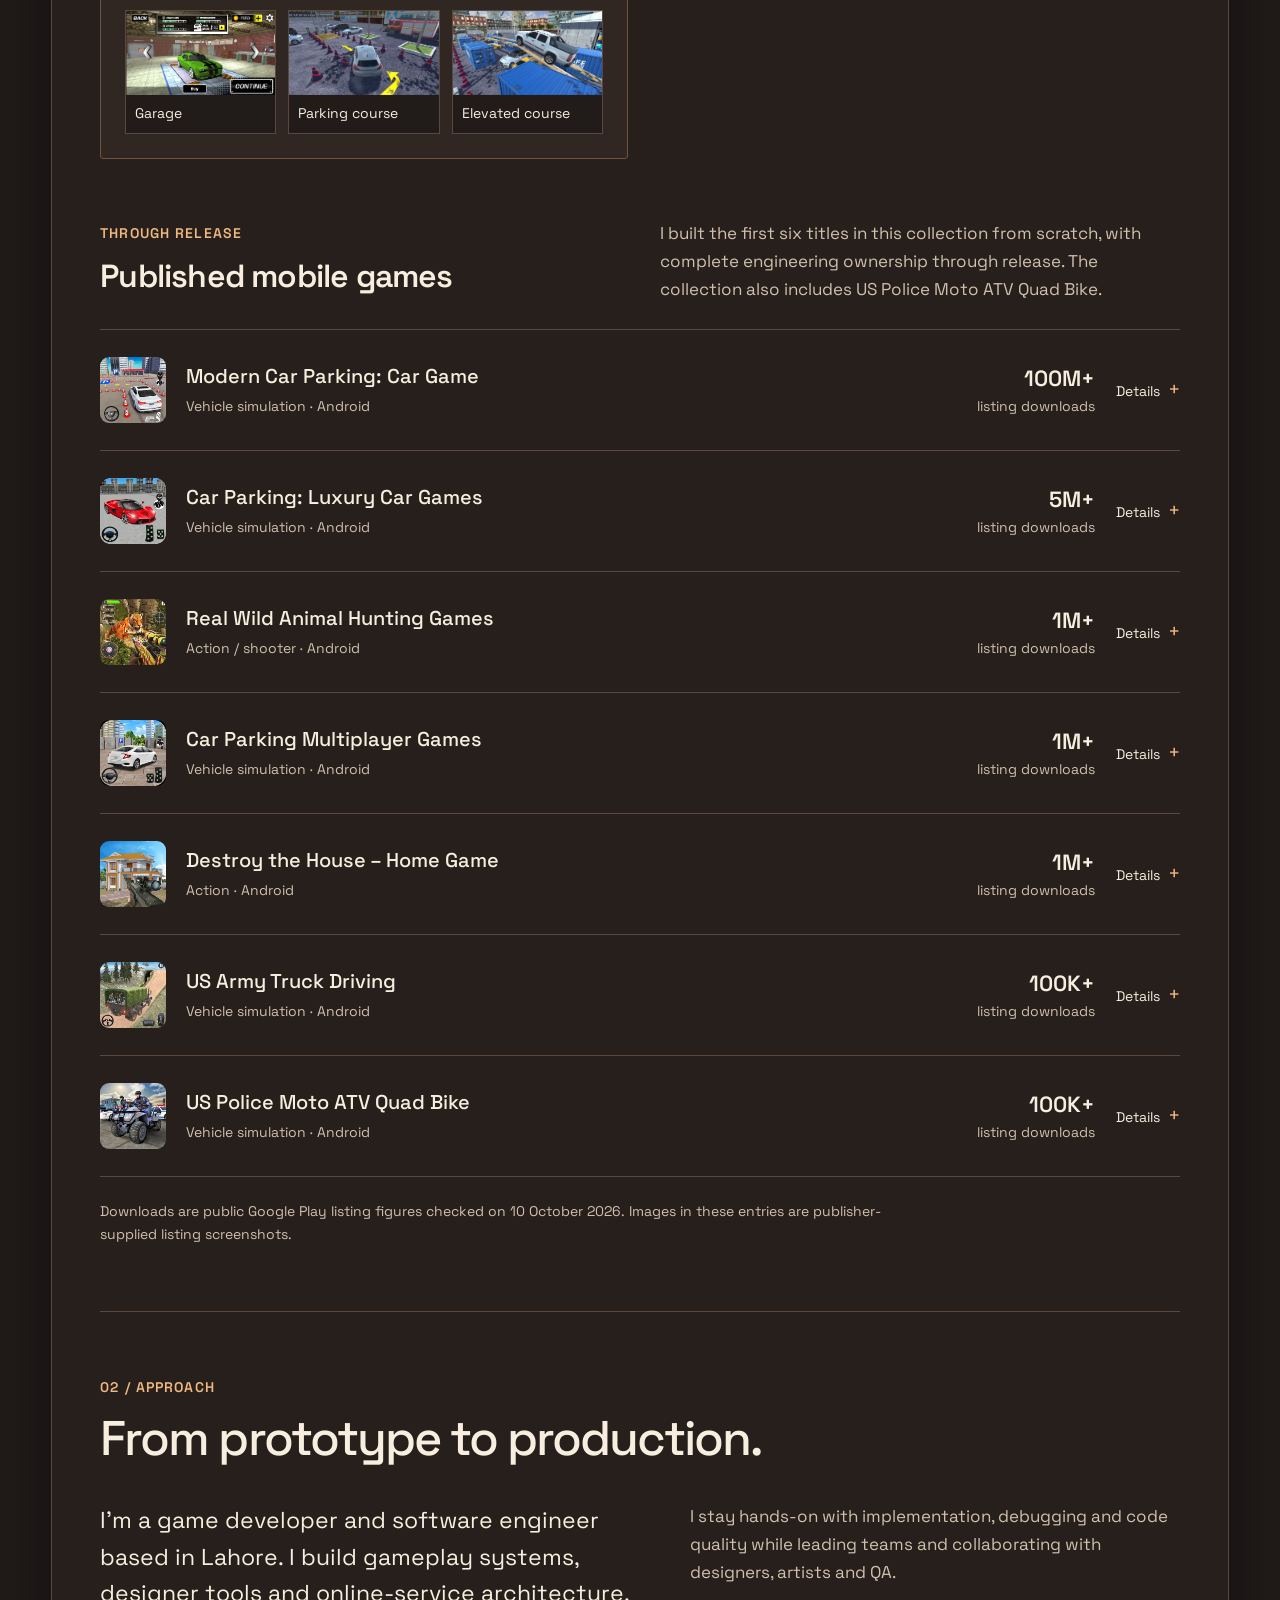
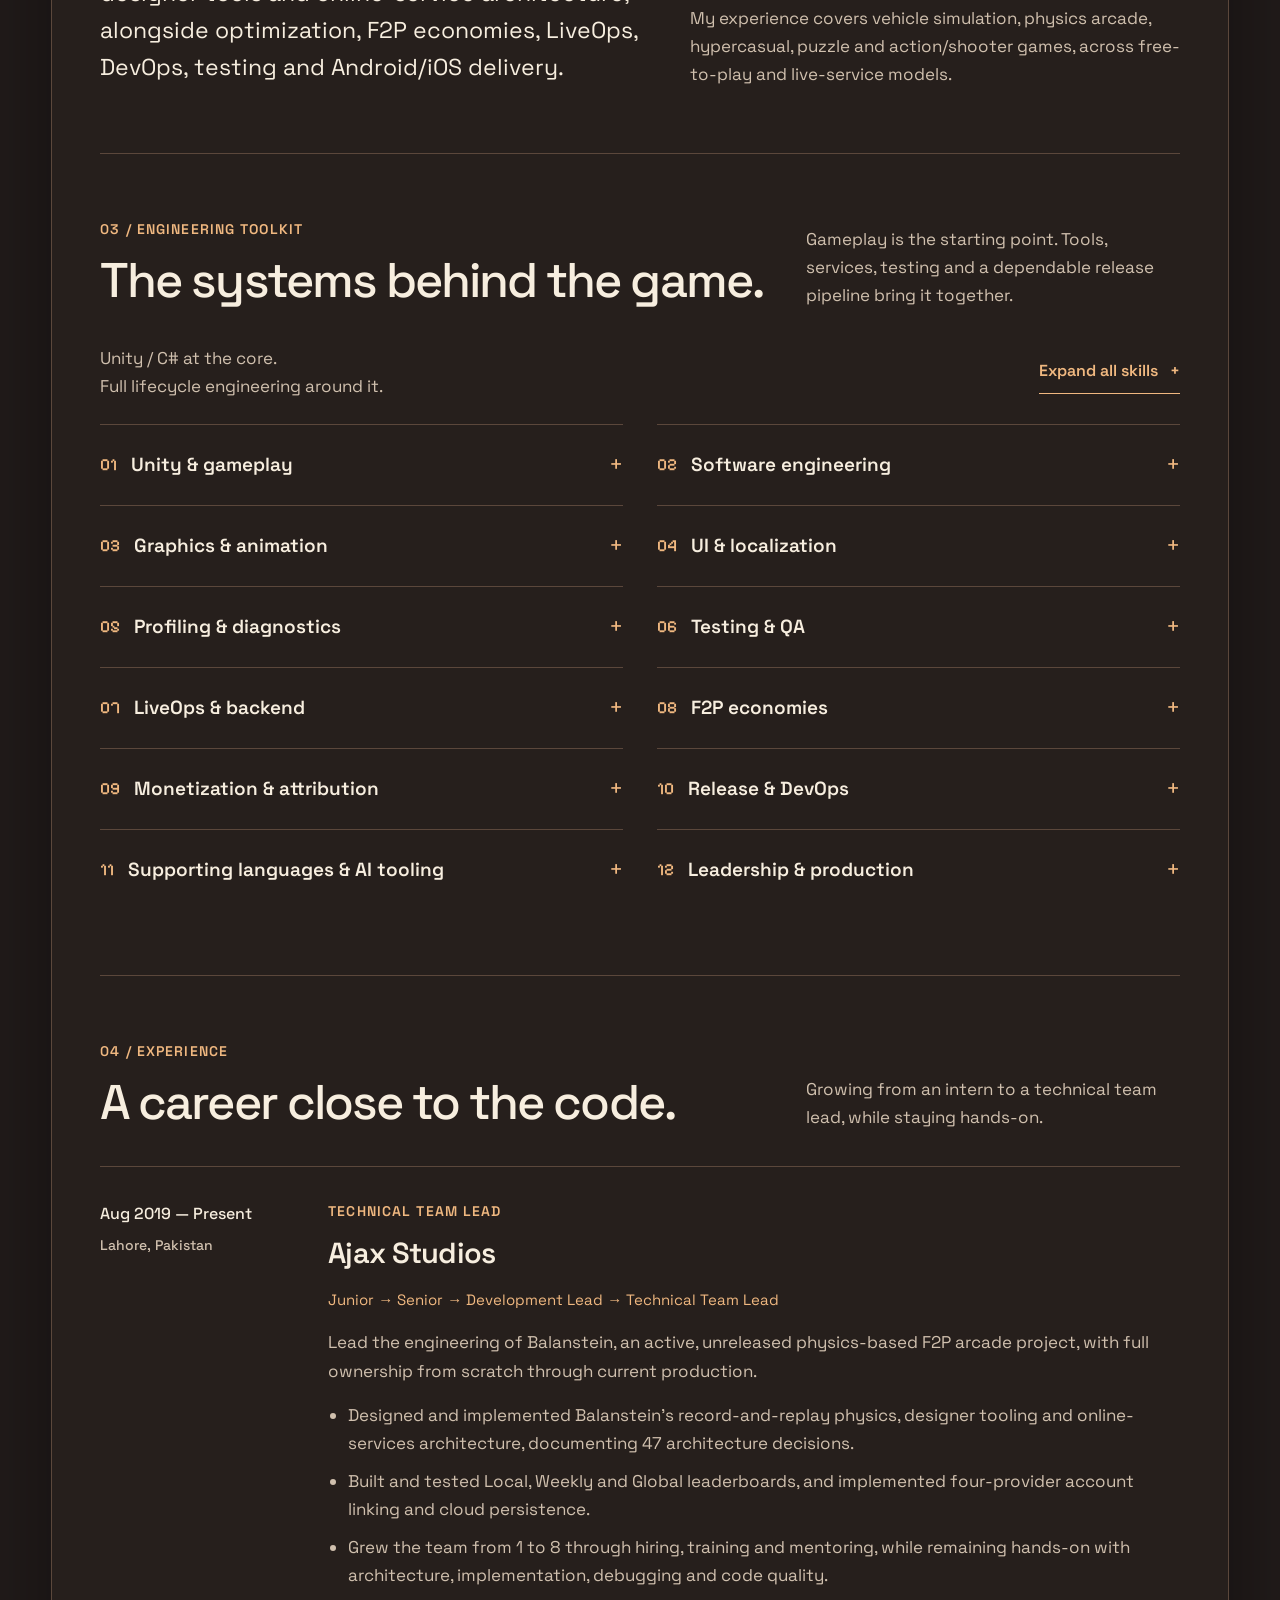
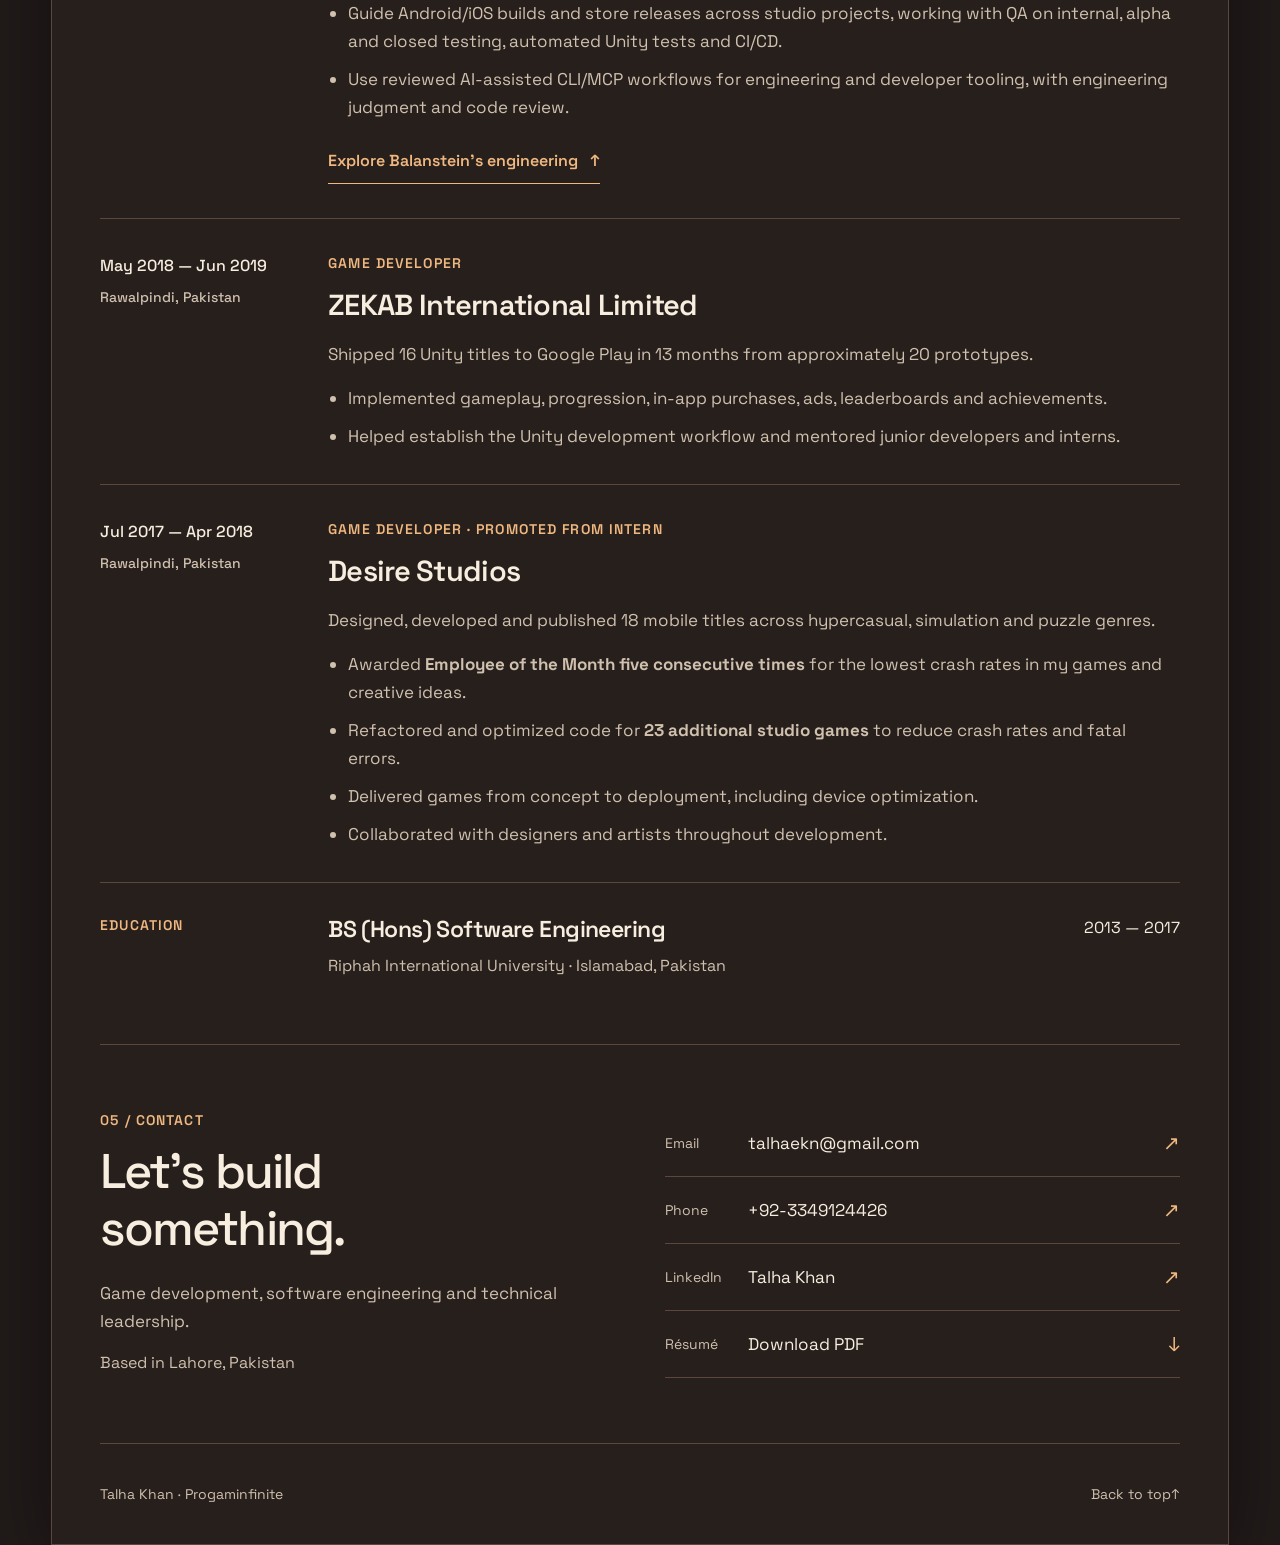
==== commit 77626da5: "Show Darth Vader display in the portfolio studio" ====
--- a/index.html
+++ b/index.html
@@ -19,7 +19,7 @@
 </head>
 <body id="top">
   <a class="skip-link" href="#work">Skip to work</a>
-  <div class="studio-backdrop" aria-hidden="true"><img src="assets/art/room-heroes.svg" alt="" width="1536" height="1024" fetchpriority="high"></div>
+  <div class="studio-backdrop" aria-hidden="true"><img src="assets/art/room-vader.svg" alt="" width="1536" height="1024" fetchpriority="high"></div>
   <header class="site-header">
     <div class="header-inner wrap">
       <a class="brand" href="#top"><span class="brand-mark" aria-hidden="true"></span>Talha Khan</a>
@@ -30,7 +30,7 @@
   </header>
   <main>
     <section class="hero wrap" id="intro" aria-labelledby="name">
-      <img class="mobile-studio" src="assets/art/room-heroes.svg" alt="A warm garage studio with dual monitors, an RGB keyboard, a gaming PC, a chair on a woven rug, books, Hot Wheels, Doom Slayer, DC and Marvel action figures on the top shelf, and framed game art." width="1536" height="1024">
+      <img class="mobile-studio" src="assets/art/room-vader.svg" alt="A warm garage studio with dual monitors, an RGB keyboard, a gaming PC, a chair on a woven rug, books, Hot Wheels, Doom Slayer, DC and Marvel figures on the top shelf, framed game art, and a glass tabletop case displaying Darth Vader with a glowing red lightsaber." width="1536" height="1024">
       <div class="hero-copy">
         <p class="eyebrow">Game development / Lahore, Pakistan</p>
         <h1 id="name">Talha Khan<span aria-hidden="true">.</span></h1>
